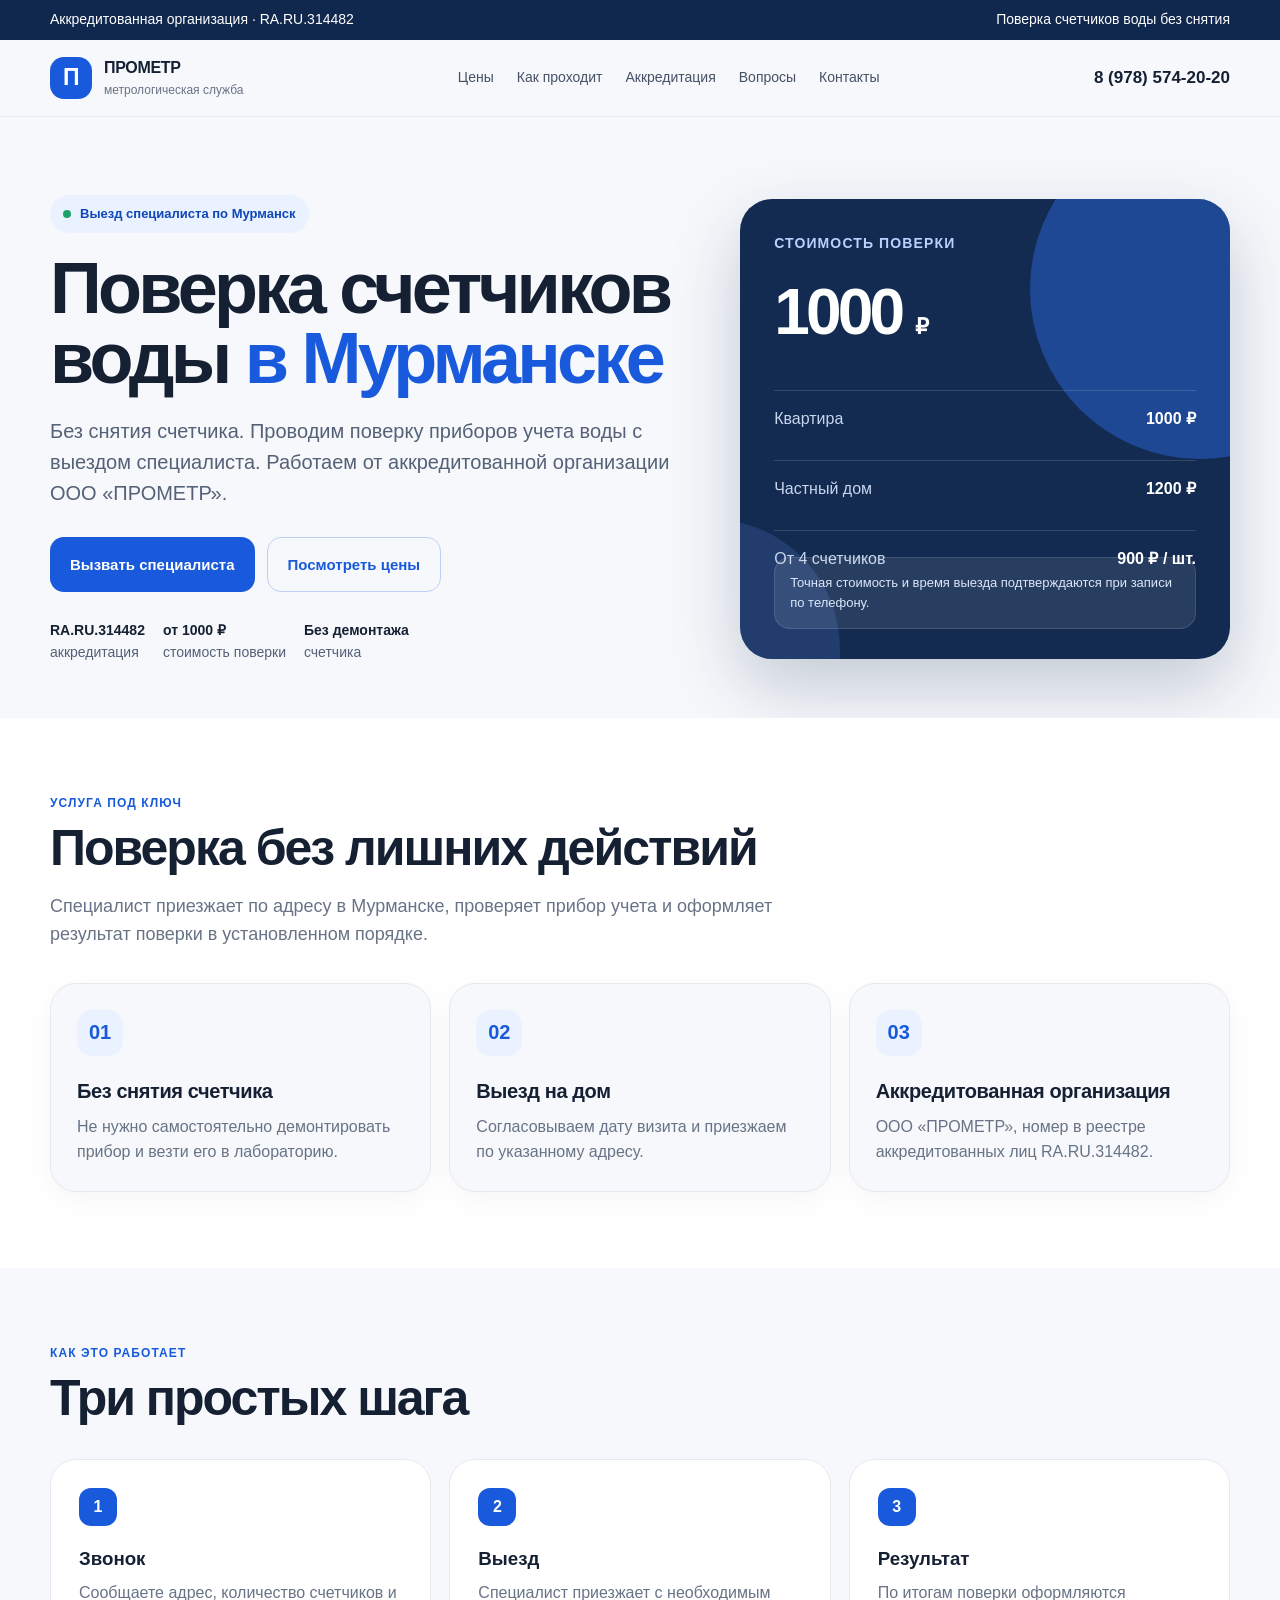
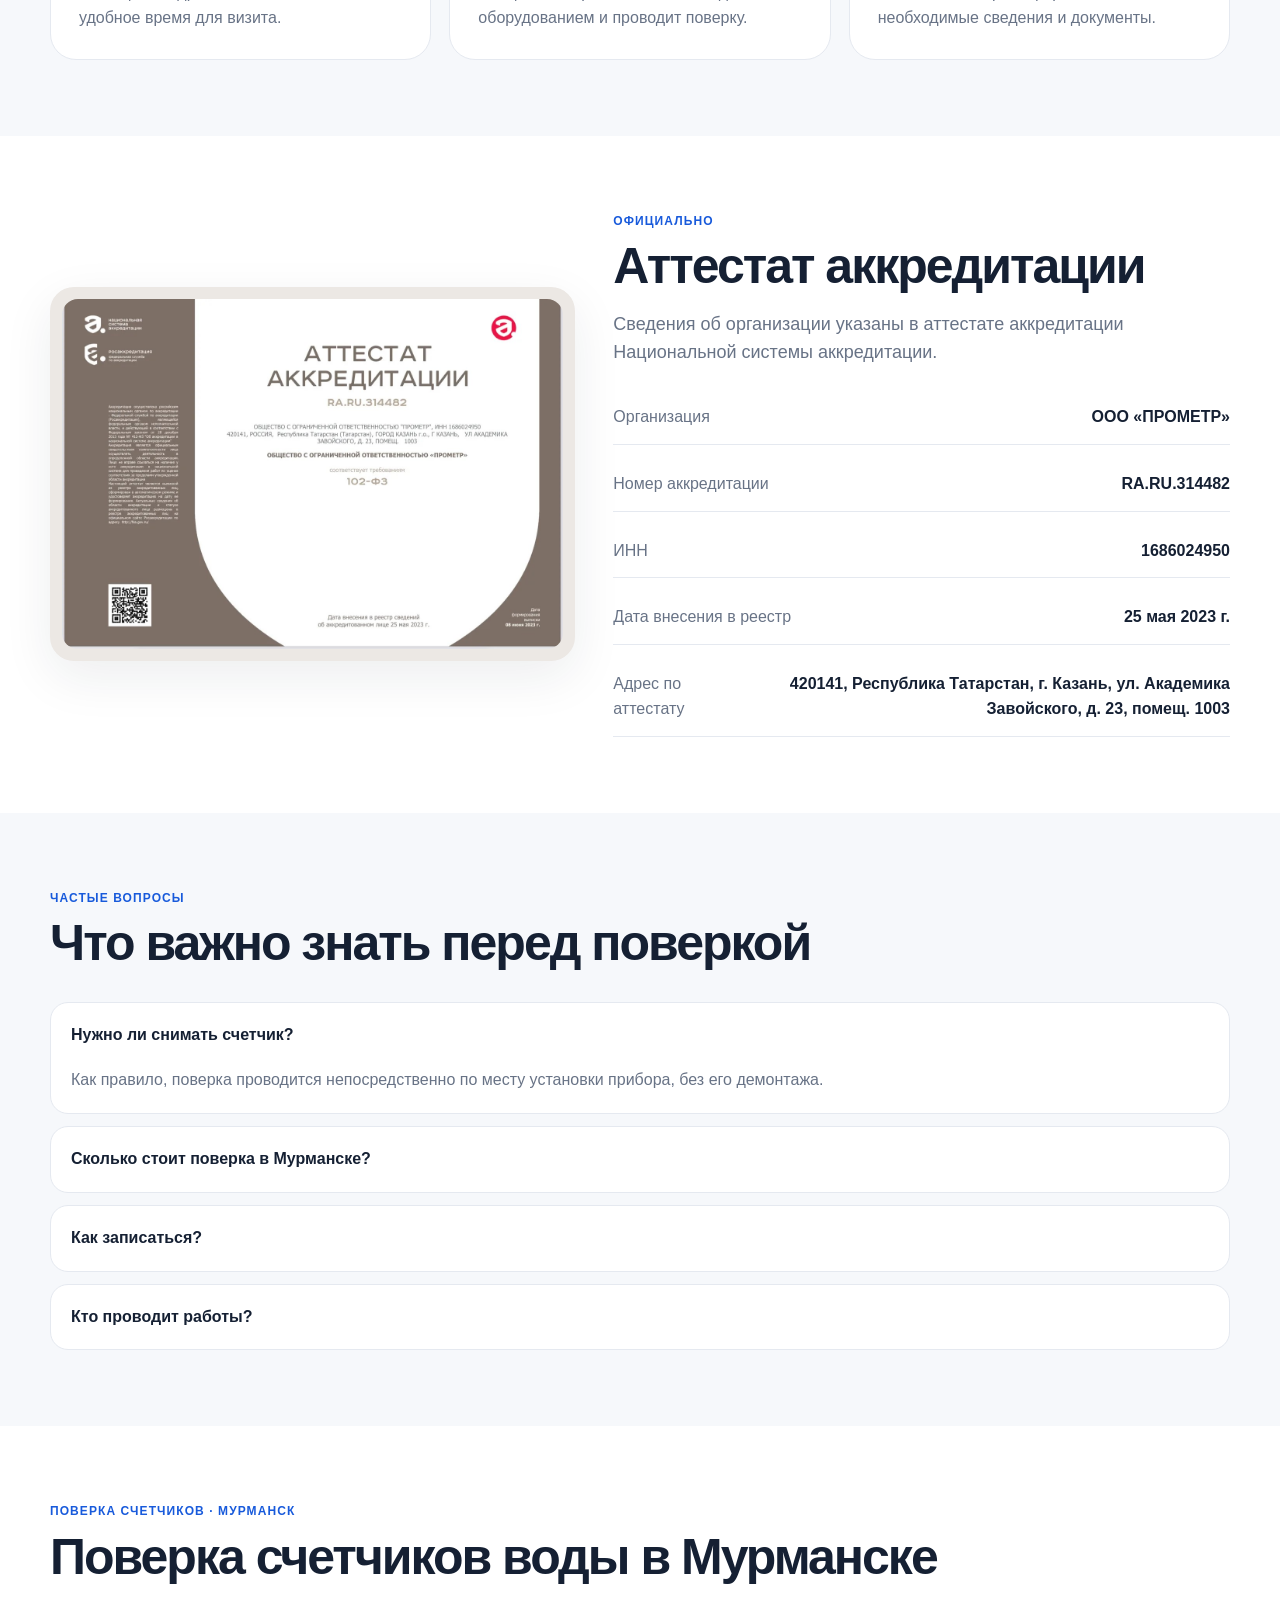
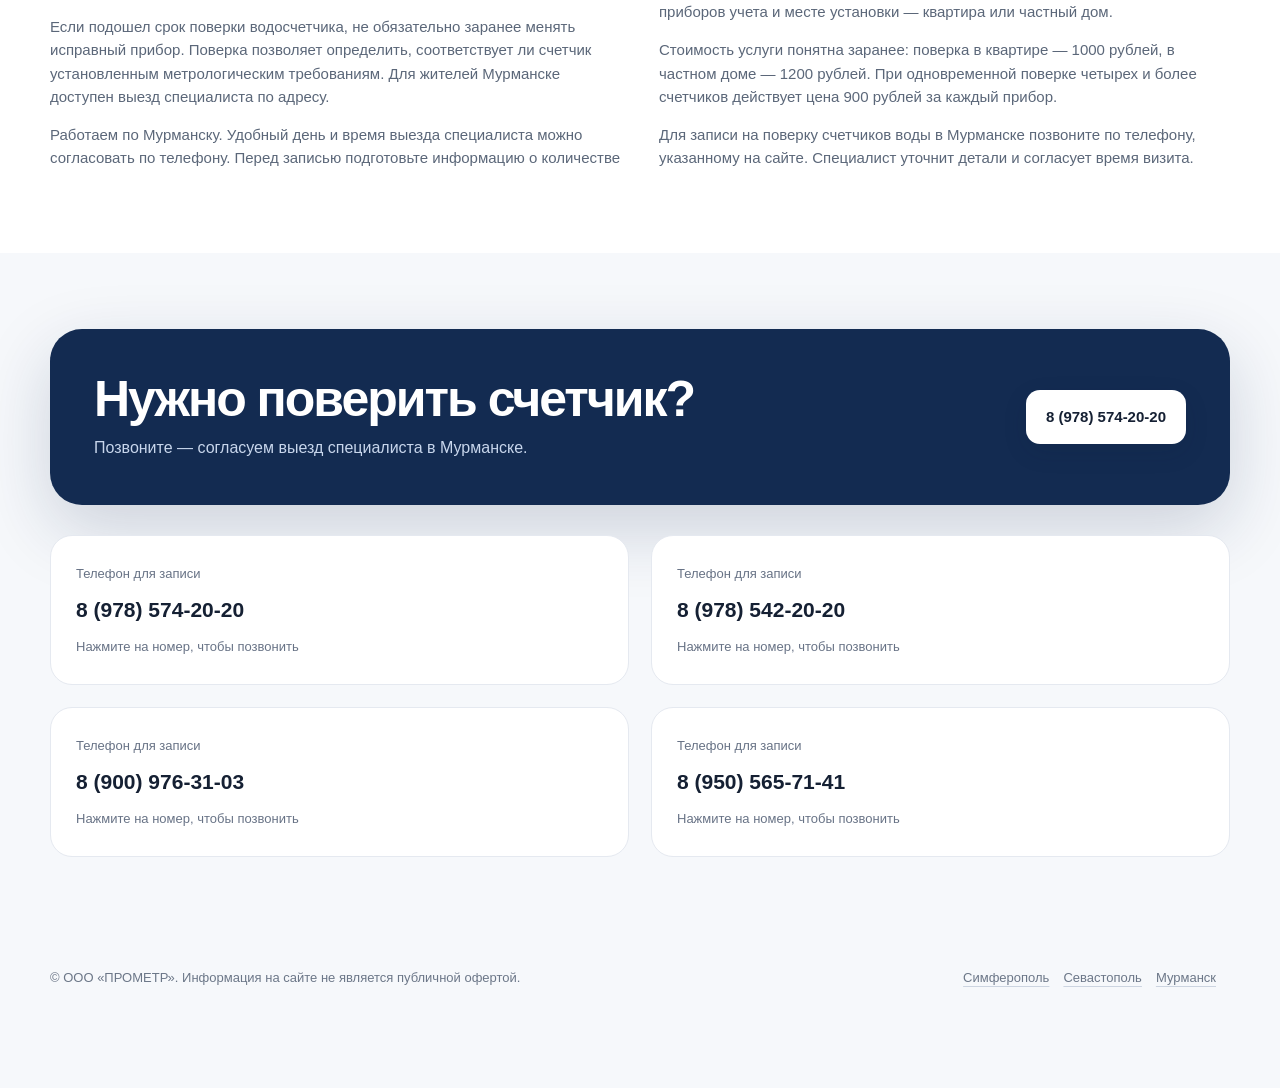
==== murmansk/index.html @ 664e69ab "Publish Prometr site" ====
<!doctype html><html lang="ru"><head><meta charset="utf-8"><meta name="viewport" content="width=device-width,initial-scale=1"><title>Поверка счетчиков воды в Мурманске без снятия — от 1000 ₽</title><meta name="description" content="Поверка счетчиков воды в Мурманске без снятия. Выезд специалиста на дом, квартира — 1000 ₽, частный дом — 1200 ₽, от 4 счетчиков — 900 ₽/шт. ООО «ПРОМЕТР», аккредитация RA.RU.314482."><meta name="robots" content="index,follow"><meta property="og:title" content="Поверка счетчиков воды в Мурманске без снятия — от 1000 ₽"><meta property="og:description" content="Поверка счетчиков воды в Мурманске без снятия. Выезд специалиста на дом, квартира — 1000 ₽, частный дом — 1200 ₽, от 4 счетчиков — 900 ₽/шт. ООО «ПРОМЕТР», аккредитация RA.RU.314482."><meta property="og:type" content="website"><link rel="stylesheet" href="/assets/style.css"><script type="application/ld+json">{"@context":"https://schema.org","@graph":[{"@type":"Organization","name":"ООО ПРОМЕТР","taxID":"1686024950","telephone":"+7 978 574-20-20"},{"@type":"Service","name":"Поверка счетчиков воды в Мурманск","provider":{"@type":"Organization","name":"ООО ПРОМЕТР"},"areaServed":{"@type":"City","name":"Мурманск"},"offers":[{"@type":"Offer","price":"1000","priceCurrency":"RUB","description":"Поверка счетчика в квартире"},{"@type":"Offer","price":"1200","priceCurrency":"RUB","description":"Поверка счетчика в частном доме"}]},{"@type":"FAQPage","mainEntity":[{"@type":"Question","name":"Нужно ли снимать счетчик для поверки?","acceptedAnswer":{"@type":"Answer","text":"Поверка проводится без демонтажа прибора учета, если его состояние и условия позволяют выполнить работы на месте."}},{"@type":"Question","name":"Сколько стоит поверка в Мурманск?","acceptedAnswer":{"@type":"Answer","text":"Стоимость: 1000 рублей в квартире, 1200 рублей в частном доме. При поверке от четырех счетчиков — 900 рублей за каждый."}}]}]}</script></head><body><div class="top"><div class="wrap"><span>Аккредитованная организация · RA.RU.314482</span><span>Поверка счетчиков воды без снятия</span></div></div>
<header class="header"><div class="wrap header-in"><a class="brand" href="/"><span class="logo">П</span><span>ПРОМЕТР<small>метрологическая служба</small></span></a><nav class="nav"><a href="#prices">Цены</a><a href="#how">Как проходит</a><a href="#accreditation">Аккредитация</a><a href="#faq">Вопросы</a><a href="#contacts">Контакты</a></nav><a class="phone" href="tel:+79785742020">8 (978) 574-20-20</a></div></header>
<main><section class="hero"><div class="wrap hero-grid"><div><div class="badge"><span class="dot"></span>Выезд специалиста по Мурманск</div><h1>Поверка счетчиков воды <span>в Мурманске</span></h1><p class="lead">Без снятия счетчика. Проводим поверку приборов учета воды с выездом специалиста. Работаем от аккредитованной организации ООО «ПРОМЕТР».</p><div class="actions"><a class="btn" href="tel:+79785742020">Вызвать специалиста</a><a class="btn ghost" href="#prices">Посмотреть цены</a></div><div class="trustline"><span><b>RA.RU.314482</b><br>аккредитация</span><span><b>от 1000 ₽</b><br>стоимость поверки</span><span><b>Без демонтажа</b><br>счетчика</span></div></div><aside class="hero-card" id="prices"><div class="price-kicker">Стоимость поверки</div><div class="bigprice">1000 <small>₽</small></div><div class="price-list"><div class="price-row"><span>Квартира</span><b>1000 ₽</b></div><div class="price-row"><span>Частный дом</span><b>1200 ₽</b></div><div class="price-row"><span>От 4 счетчиков</span><b>900 ₽ / шт.</b></div></div><div class="hero-note">Точная стоимость и время выезда подтверждаются при записи по телефону.</div></aside></div></section>
<section class="section white"><div class="wrap"><div class="eyebrow">Услуга под ключ</div><h2>Поверка без лишних действий</h2><p class="sub">Специалист приезжает по адресу в Мурманске, проверяет прибор учета и оформляет результат поверки в установленном порядке.</p><div class="cards"><article class="card"><div class="ico">01</div><h3>Без снятия счетчика</h3><p>Не нужно самостоятельно демонтировать прибор и везти его в лабораторию.</p></article><article class="card"><div class="ico">02</div><h3>Выезд на дом</h3><p>Согласовываем дату визита и приезжаем по указанному адресу.</p></article><article class="card"><div class="ico">03</div><h3>Аккредитованная организация</h3><p>ООО «ПРОМЕТР», номер в реестре аккредитованных лиц RA.RU.314482.</p></article></div></div></section>
<section class="section" id="how"><div class="wrap"><div class="eyebrow">Как это работает</div><h2>Три простых шага</h2><div class="steps"><div class="step"><h3>Звонок</h3><p>Сообщаете адрес, количество счетчиков и удобное время для визита.</p></div><div class="step"><h3>Выезд</h3><p>Специалист приезжает с необходимым оборудованием и проводит поверку.</p></div><div class="step"><h3>Результат</h3><p>По итогам поверки оформляются необходимые сведения и документы.</p></div></div></div></section>
<section class="section white" id="accreditation"><div class="wrap accr"><div class="doc"><img src="/assets/accreditation.jpg" alt="Аттестат аккредитации ООО ПРОМЕТР RA.RU.314482" loading="lazy"></div><div><div class="eyebrow">Официально</div><h2>Аттестат аккредитации</h2><p class="sub">Сведения об организации указаны в аттестате аккредитации Национальной системы аккредитации.</p><div class="legal"><div><span>Организация</span><b>ООО «ПРОМЕТР»</b></div><div><span>Номер аккредитации</span><b>RA.RU.314482</b></div><div><span>ИНН</span><b>1686024950</b></div><div><span>Дата внесения в реестр</span><b>25 мая 2023 г.</b></div><div><span>Адрес по аттестату</span><b>420141, Республика Татарстан, г. Казань, ул. Академика Завойского, д. 23, помещ. 1003</b></div></div></div></div></section>
<section class="section" id="faq"><div class="wrap"><div class="eyebrow">Частые вопросы</div><h2>Что важно знать перед поверкой</h2><div class="faq"><details open><summary>Нужно ли снимать счетчик?</summary><p>Как правило, поверка проводится непосредственно по месту установки прибора, без его демонтажа.</p></details><details><summary>Сколько стоит поверка в Мурманске?</summary><p>Квартира — 1000 ₽, частный дом — 1200 ₽. Если одновременно поверяются 4 счетчика и более — 900 ₽ за каждый.</p></details><details><summary>Как записаться?</summary><p>Позвоните по любому из телефонов, укажите адрес и количество приборов. Оператор согласует возможное время выезда.</p></details><details><summary>Кто проводит работы?</summary><p>На сайте размещены сведения ООО «ПРОМЕТР», аккредитация RA.RU.314482.</p></details></div></div></section>
<section class="section white"><div class="wrap"><div class="eyebrow">Поверка счетчиков · Мурманск</div><h2>Поверка счетчиков воды в Мурманске</h2><div class="seo"><p>Если подошел срок поверки водосчетчика, не обязательно заранее менять исправный прибор. Поверка позволяет определить, соответствует ли счетчик установленным метрологическим требованиям. Для жителей Мурманске доступен выезд специалиста по адресу.</p><p>Работаем по Мурманску. Удобный день и время выезда специалиста можно согласовать по телефону. Перед записью подготовьте информацию о количестве приборов учета и месте установки — квартира или частный дом.</p><p>Стоимость услуги понятна заранее: поверка в квартире — 1000 рублей, в частном доме — 1200 рублей. При одновременной поверке четырех и более счетчиков действует цена 900 рублей за каждый прибор.</p><p>Для записи на поверку счетчиков воды в Мурманске позвоните по телефону, указанному на сайте. Специалист уточнит детали и согласует время визита.</p></div></div></section>
<section class="section" id="contacts"><div class="wrap"><div class="cta"><div><h2>Нужно поверить счетчик?</h2><p>Позвоните — согласуем выезд специалиста в Мурманске.</p></div><a class="btn white" href="tel:+79785742020">8 (978) 574-20-20</a></div><div class="contacts"><div class="contact-card"><span>Телефон для записи</span><a href="tel:+79785742020">8 (978) 574-20-20</a><span>Нажмите на номер, чтобы позвонить</span></div><div class="contact-card"><span>Телефон для записи</span><a href="tel:+79785422020">8 (978) 542-20-20</a><span>Нажмите на номер, чтобы позвонить</span></div><div class="contact-card"><span>Телефон для записи</span><a href="tel:+79009763103">8 (900) 976-31-03</a><span>Нажмите на номер, чтобы позвонить</span></div><div class="contact-card"><span>Телефон для записи</span><a href="tel:+79505657141">8 (950) 565-71-41</a><span>Нажмите на номер, чтобы позвонить</span></div></div></div></section></main><footer class="footer"><div class="wrap footer-grid"><div>© ООО «ПРОМЕТР». Информация на сайте не является публичной офертой.</div><div class="cities"><a href="/simferopol/">Симферополь</a><a href="/sevastopol/">Севастополь</a><a href="/murmansk/">Мурманск</a></div></div></footer><div class="mobile-call"><a class="btn" href="tel:+79785742020">Позвонить · 8 (978) 574-20-20</a></div><script src="/assets/main.js"></script></body></html>
---- assets/style.css ----
@font-face{font-family:system-ui;src:local("Arial")}
:root{--bg:#f6f8fb;--card:#fff;--text:#152033;--muted:#687386;--line:#e5e9f0;--blue:#185adb;--blue2:#0f47b8;--soft:#eaf1ff;--green:#137a53;--shadow:0 16px 50px rgba(21,32,51,.08);--radius:26px;--max:1180px}
*{box-sizing:border-box}html{scroll-behavior:smooth}body{margin:0;background:var(--bg);color:var(--text);font-family:Arial,"Helvetica Neue",sans-serif;line-height:1.55;-webkit-font-smoothing:antialiased}a{color:inherit;text-decoration:none}.wrap{width:min(calc(100% - 36px),var(--max));margin:auto}.top{background:#10274e;color:#fff;font-size:14px}.top .wrap{display:flex;justify-content:space-between;gap:20px;padding:9px 0}.header{position:sticky;top:0;z-index:30;background:rgba(246,248,251,.93);backdrop-filter:blur(16px);border-bottom:1px solid rgba(229,233,240,.8)}.header-in{display:flex;align-items:center;justify-content:space-between;gap:24px;min-height:76px}.brand{display:flex;align-items:center;gap:12px;font-weight:800;letter-spacing:-.02em}.logo{width:42px;height:42px;border-radius:14px;background:var(--blue);display:grid;place-items:center;color:#fff;font-size:23px;font-weight:900}.brand small{display:block;color:var(--muted);font-weight:500;font-size:12px;letter-spacing:0}.nav{display:flex;align-items:center;gap:23px;font-size:14px;color:#465166}.nav a:hover{color:var(--blue)}.phone{font-weight:800;font-size:17px;white-space:nowrap}.btn{display:inline-flex;align-items:center;justify-content:center;gap:9px;border:0;border-radius:14px;padding:15px 20px;background:var(--blue);color:#fff;font-weight:800;font-size:15px;cursor:pointer;transition:.2s}.btn:hover{background:var(--blue2);transform:translateY(-1px)}.btn.white{background:#fff;color:var(--text);box-shadow:0 8px 24px rgba(17,33,61,.12)}.btn.ghost{background:transparent;color:var(--blue);border:1px solid #bfd0f8}.hero{padding:78px 0 54px;overflow:hidden}.hero-grid{display:grid;grid-template-columns:1.13fr .87fr;gap:54px;align-items:center}.badge{display:inline-flex;gap:9px;align-items:center;background:var(--soft);color:var(--blue2);font-weight:800;padding:9px 13px;border-radius:999px;font-size:13px}.dot{width:8px;height:8px;border-radius:50%;background:#1ca26b}.hero h1{font-size:clamp(42px,6vw,72px);line-height:.98;letter-spacing:-.052em;margin:20px 0 22px;max-width:820px}.hero h1 span{color:var(--blue)}.lead{font-size:20px;color:#556177;max-width:700px;margin:0 0 28px}.actions{display:flex;gap:12px;flex-wrap:wrap}.trustline{display:flex;gap:18px;flex-wrap:wrap;margin-top:28px;color:#536077;font-size:14px}.trustline b{color:var(--text)}.hero-card{position:relative;background:#132b51;border-radius:32px;padding:34px;color:#fff;min-height:460px;box-shadow:0 28px 70px rgba(16,39,78,.22);overflow:hidden}.hero-card:before{content:"";position:absolute;width:340px;height:340px;border-radius:50%;background:#2e6ae5;right:-140px;top:-80px;opacity:.45}.hero-card:after{content:"";position:absolute;width:260px;height:260px;border-radius:50%;background:#6e9cff;left:-160px;bottom:-120px;opacity:.16}.price-kicker{position:relative;z-index:1;color:#bcd0ff;font-size:14px;font-weight:800;text-transform:uppercase;letter-spacing:.08em}.bigprice{position:relative;z-index:1;font-size:64px;font-weight:900;letter-spacing:-.06em;margin:8px 0 0}.bigprice small{font-size:22px;letter-spacing:0}.price-list{position:relative;z-index:1;margin-top:28px;display:grid;gap:12px}.price-row{display:flex;justify-content:space-between;gap:15px;padding:16px 0;border-top:1px solid rgba(255,255,255,.14)}.price-row span{color:#c7d5ed}.price-row b{white-space:nowrap}.hero-note{position:absolute;z-index:1;left:34px;right:34px;bottom:30px;background:rgba(255,255,255,.09);border:1px solid rgba(255,255,255,.12);padding:15px;border-radius:16px;font-size:13px;color:#dce7fb}.section{padding:76px 0}.section.white{background:#fff}.eyebrow{color:var(--blue);font-weight:900;text-transform:uppercase;letter-spacing:.09em;font-size:12px}.section h2{font-size:clamp(32px,4vw,50px);line-height:1.06;letter-spacing:-.04em;margin:10px 0 16px}.sub{color:var(--muted);font-size:18px;max-width:760px}.cards{display:grid;grid-template-columns:repeat(3,1fr);gap:18px;margin-top:34px}.card{background:var(--card);border:1px solid var(--line);border-radius:var(--radius);padding:26px;box-shadow:0 8px 30px rgba(20,32,51,.04)}.white .card{background:var(--bg)}.ico{width:46px;height:46px;border-radius:15px;background:var(--soft);display:grid;place-items:center;color:var(--blue);font-size:20px;font-weight:900}.card h3{margin:20px 0 8px;font-size:20px;letter-spacing:-.02em}.card p{margin:0;color:var(--muted)}.steps{counter-reset:s;display:grid;grid-template-columns:repeat(3,1fr);gap:18px;margin-top:34px}.step{background:#fff;border-radius:var(--radius);padding:28px;border:1px solid var(--line)}.step:before{counter-increment:s;content:counter(s);display:grid;place-items:center;width:38px;height:38px;border-radius:12px;background:var(--blue);color:#fff;font-weight:900}.step h3{margin:18px 0 8px}.step p{margin:0;color:var(--muted)}.accr{display:grid;grid-template-columns:.92fr 1.08fr;gap:38px;align-items:center}.doc{background:#ece8e4;border-radius:24px;padding:12px;box-shadow:var(--shadow)}.doc img{display:block;width:100%;border-radius:16px}.legal{display:grid;gap:13px;margin-top:24px}.legal div{padding:14px 0;border-bottom:1px solid var(--line);display:flex;justify-content:space-between;gap:20px}.legal span{color:var(--muted)}.legal b{text-align:right}.faq{display:grid;gap:12px;margin-top:32px}.faq details{background:#fff;border:1px solid var(--line);border-radius:18px;padding:0 20px}.faq summary{cursor:pointer;font-weight:800;padding:20px 0;list-style:none}.faq summary::-webkit-details-marker{display:none}.faq p{color:var(--muted);margin:0 0 20px}.seo{columns:2;column-gap:38px;color:#5b6779;font-size:15px}.cta{background:#132b51;color:#fff;border-radius:32px;padding:44px;display:grid;grid-template-columns:1fr auto;align-items:center;gap:30px;box-shadow:0 24px 70px rgba(16,39,78,.18)}.cta h2{margin:0 0 10px}.cta p{margin:0;color:#c8d6ec}.contacts{display:grid;grid-template-columns:1fr 1fr;gap:22px;margin-top:30px}.contact-card{background:#fff;border:1px solid var(--line);border-radius:22px;padding:25px}.contact-card a{display:block;font-size:21px;font-weight:900;margin:8px 0}.contact-card span{color:var(--muted);font-size:13px}.footer{padding:35px 0 100px;color:#6c7788;font-size:13px}.footer-grid{display:flex;justify-content:space-between;gap:25px;flex-wrap:wrap}.cities a{margin-right:14px;text-decoration:underline;text-decoration-color:#ccd4e0;text-underline-offset:4px}.mobile-call{display:none;position:fixed;z-index:50;left:14px;right:14px;bottom:14px}.mobile-call .btn{width:100%;box-shadow:0 18px 50px rgba(24,90,219,.35)}
@media(max-width:900px){.nav{display:none}.hero{padding-top:44px}.hero-grid,.accr{grid-template-columns:1fr}.hero-card{min-height:400px}.cards,.steps{grid-template-columns:1fr}.cta{grid-template-columns:1fr}.seo{columns:1}.contacts{grid-template-columns:1fr}.top .wrap{justify-content:center}.top .wrap span:last-child{display:none}.mobile-call{display:block}.footer{padding-bottom:120px}}
@media(max-width:560px){.wrap{width:min(calc(100% - 24px),var(--max))}.header-in{min-height:68px}.phone{font-size:14px}.brand small{display:none}.hero h1{font-size:43px}.lead{font-size:17px}.hero-card{padding:26px;min-height:390px}.bigprice{font-size:54px}.hero-note{left:26px;right:26px}.section{padding:58px 0}.cta{padding:30px}.legal div{display:block}.legal b{display:block;text-align:left;margin-top:5px}.top{font-size:12px}}
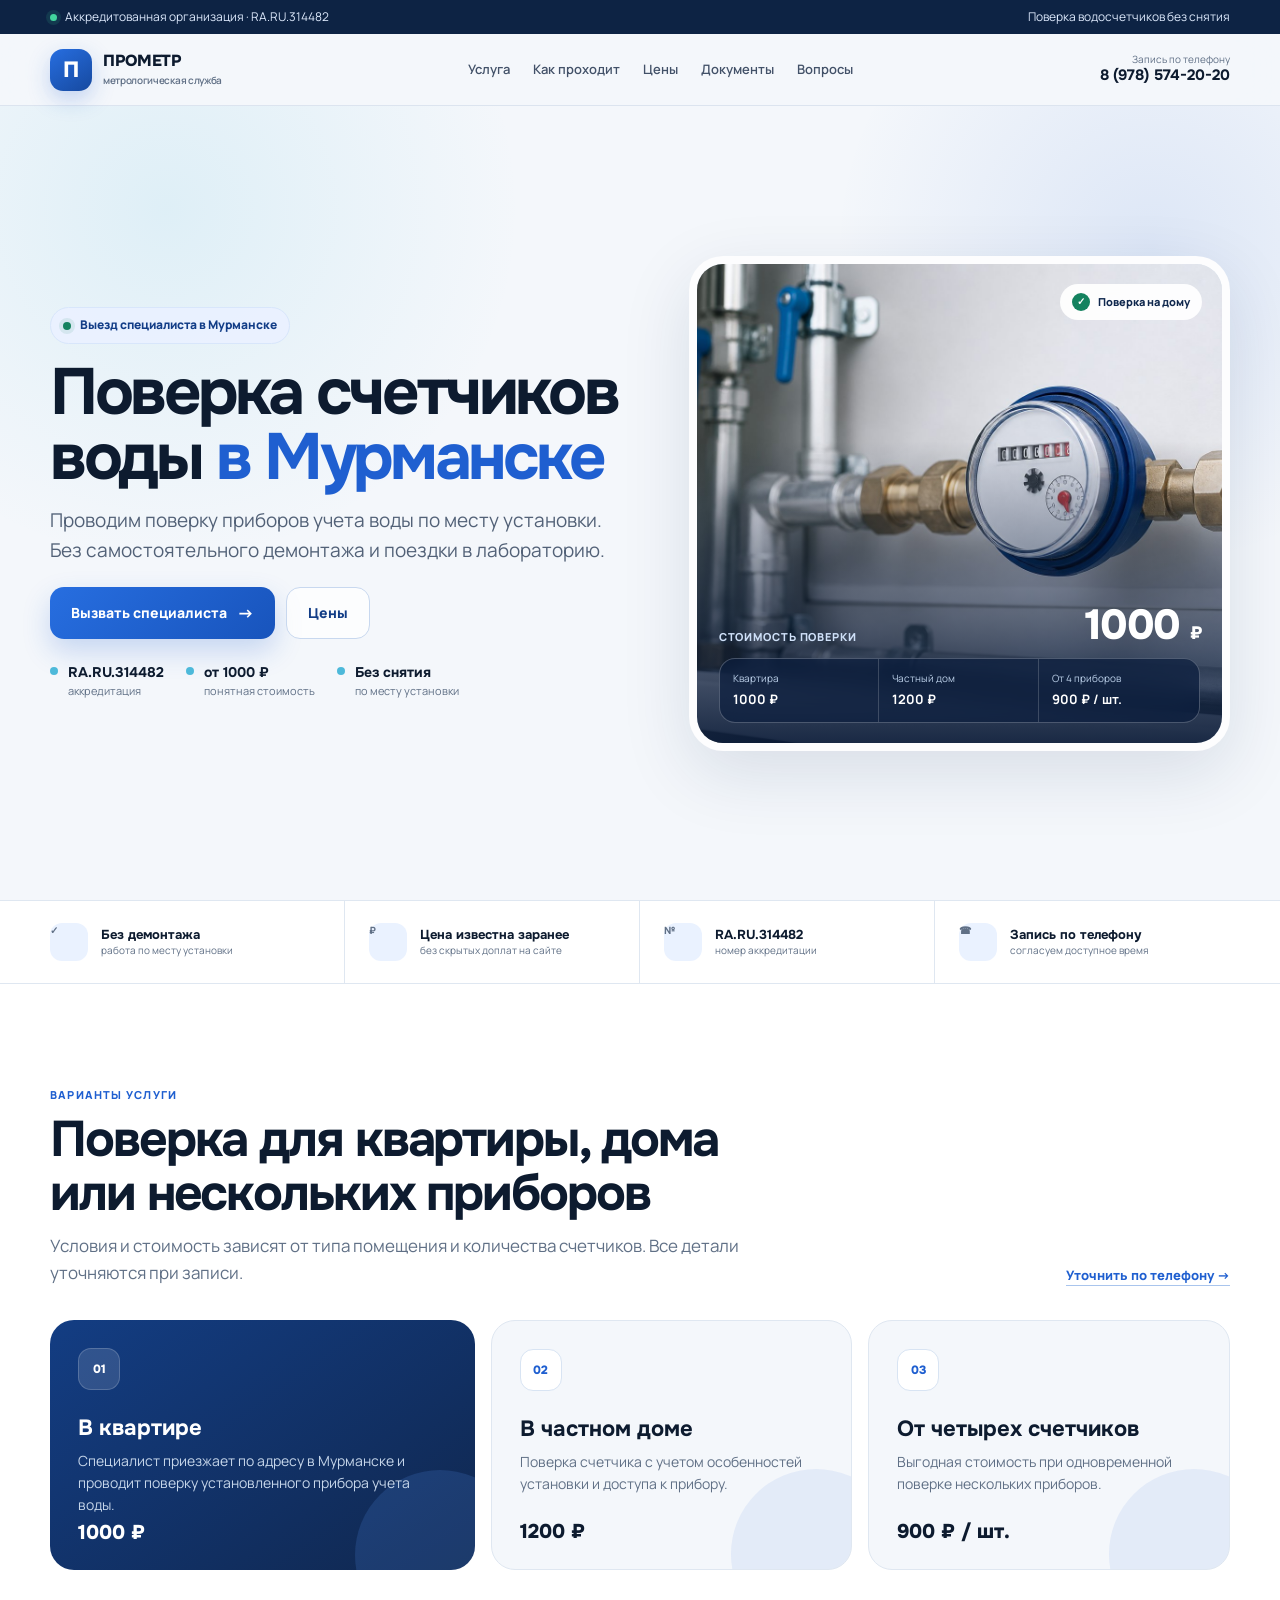
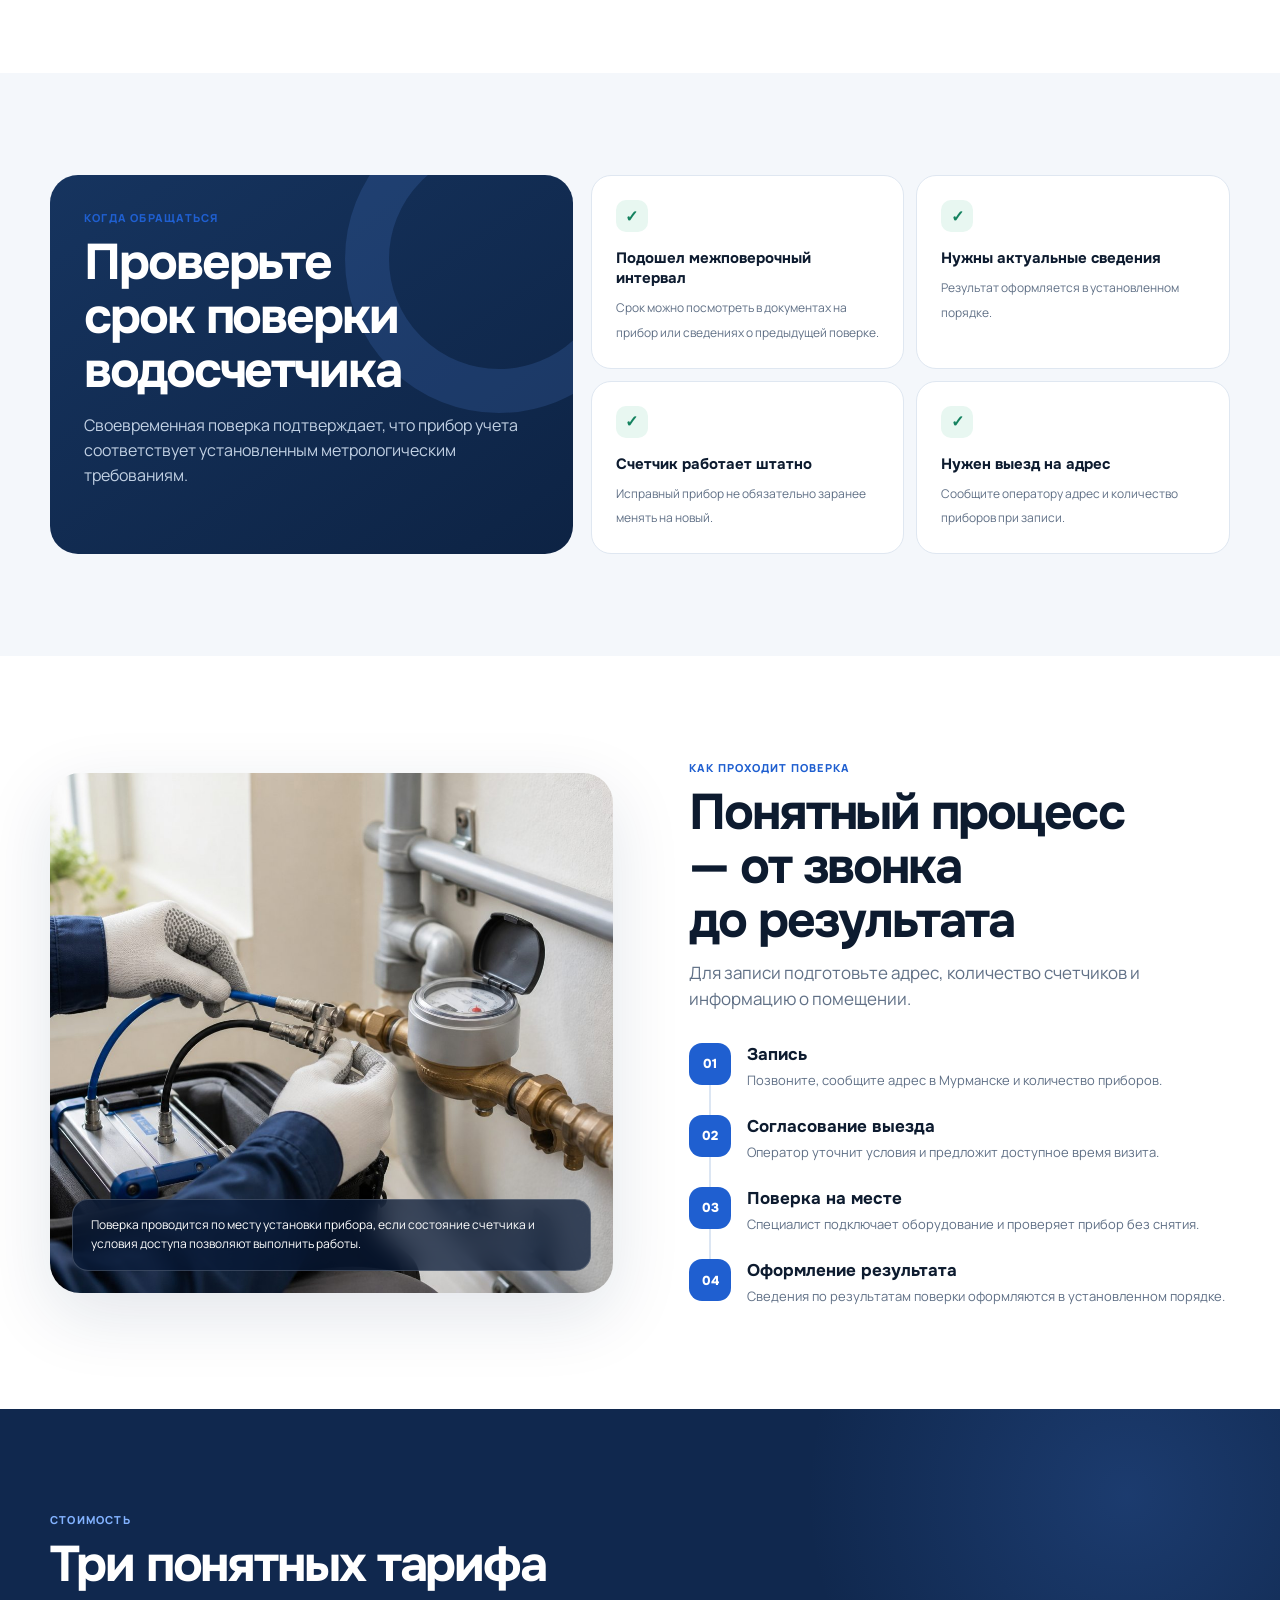
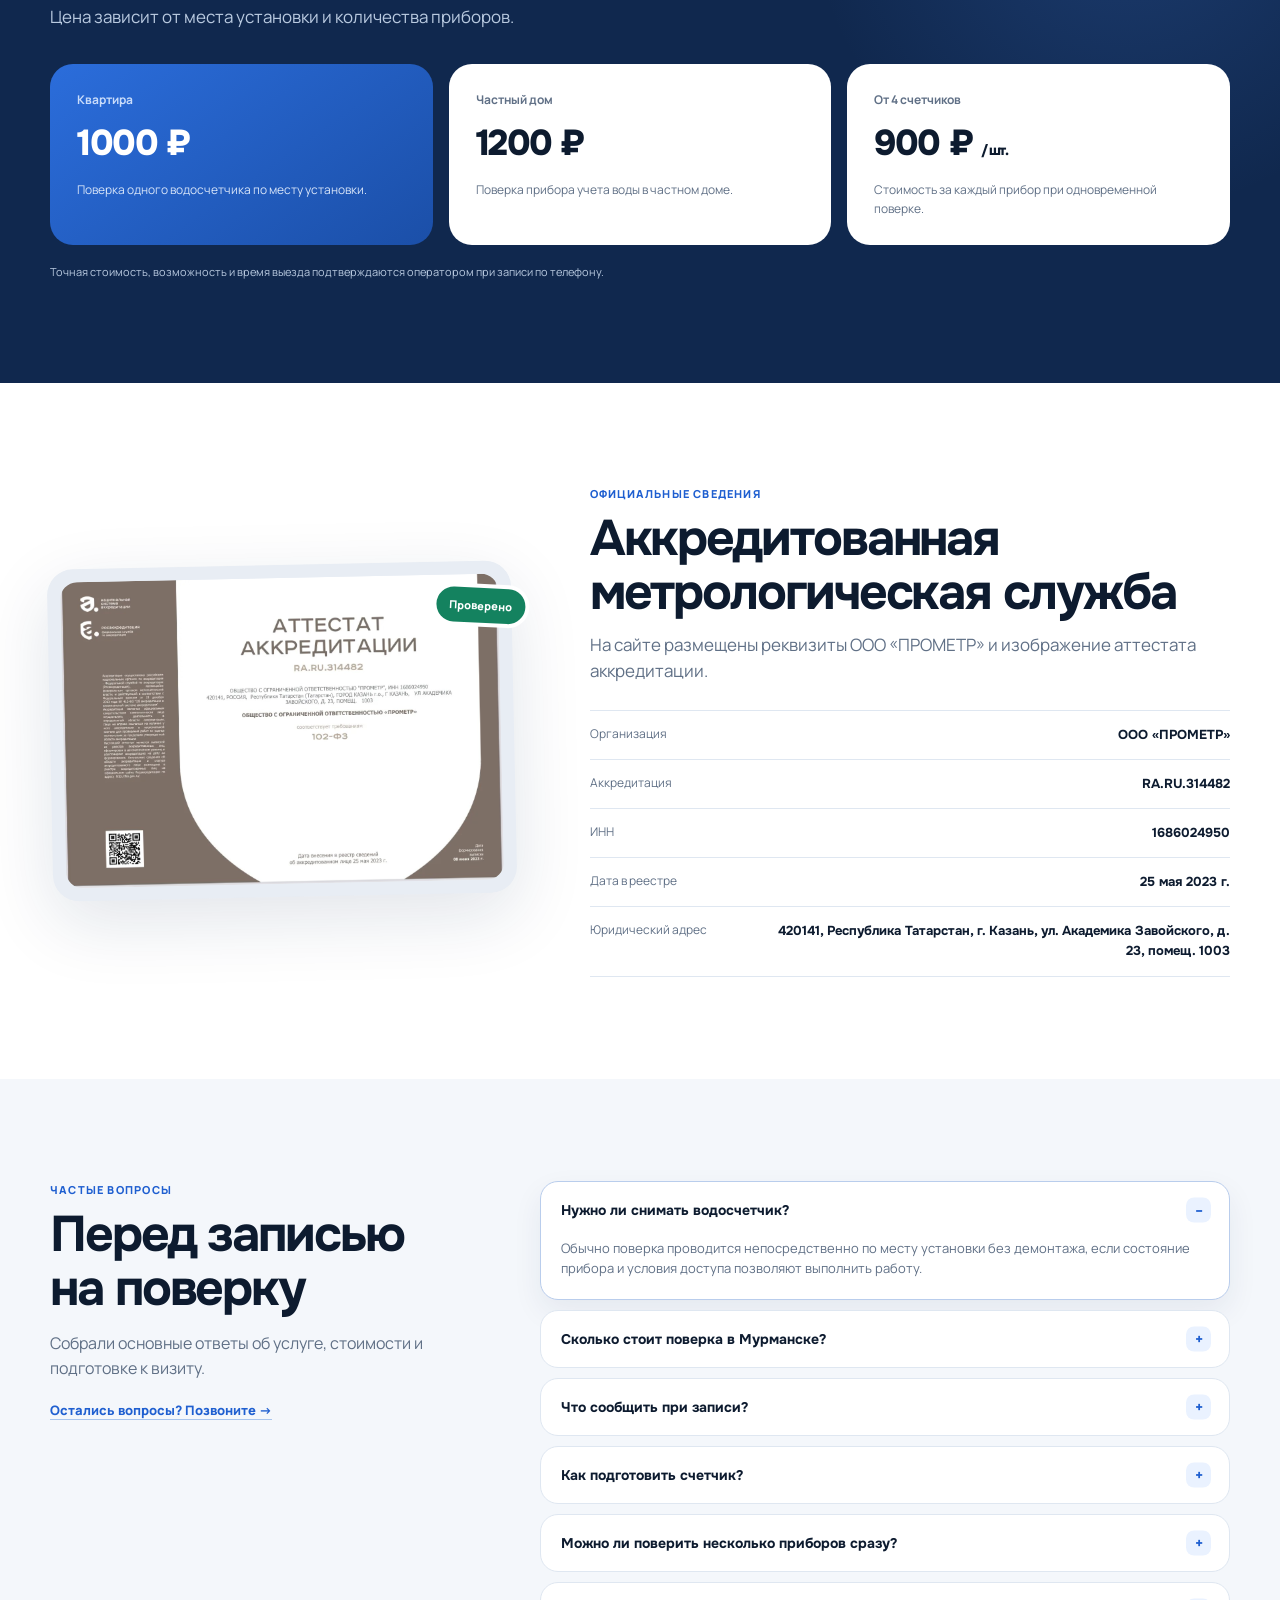
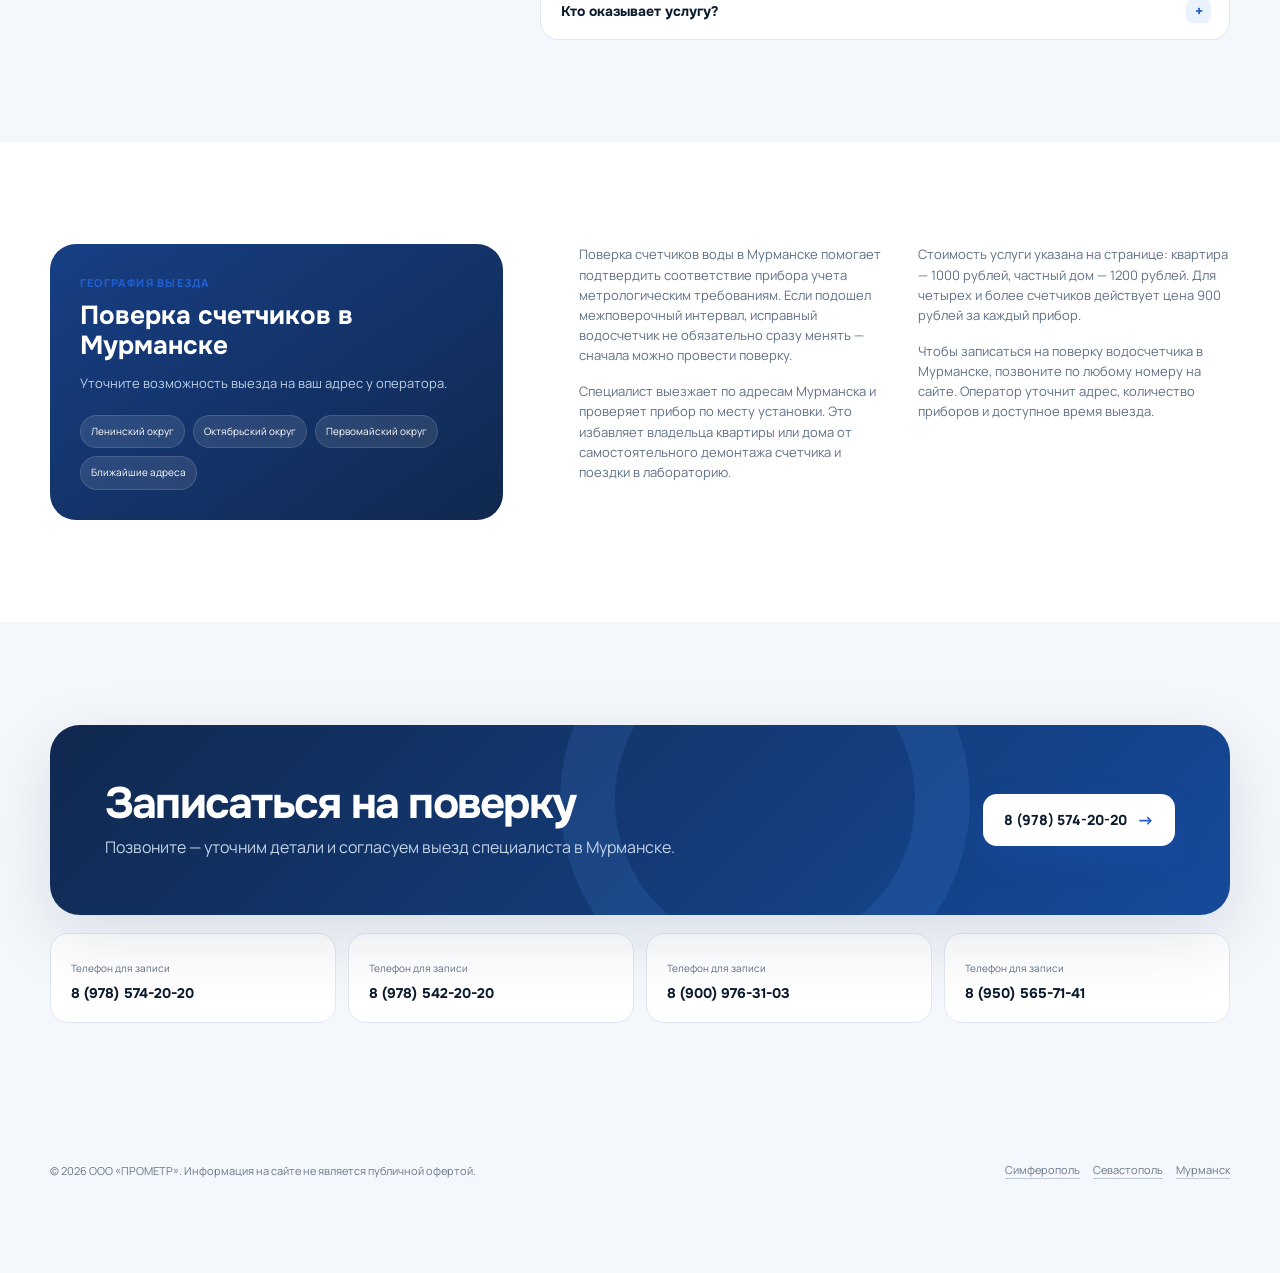
==== commit 7e0cbe14: "Redesign SEO pages and mobile experience" ====
--- a/murmansk/index.html
+++ b/murmansk/index.html
@@ -1,9 +1,101 @@
-<!doctype html><html lang="ru"><head><meta charset="utf-8"><meta name="viewport" content="width=device-width,initial-scale=1"><title>Поверка счетчиков воды в Мурманске без снятия — от 1000 ₽</title><meta name="description" content="Поверка счетчиков воды в Мурманске без снятия. Выезд специалиста на дом, квартира — 1000 ₽, частный дом — 1200 ₽, от 4 счетчиков — 900 ₽/шт. ООО «ПРОМЕТР», аккредитация RA.RU.314482."><meta name="robots" content="index,follow"><meta property="og:title" content="Поверка счетчиков воды в Мурманске без снятия — от 1000 ₽"><meta property="og:description" content="Поверка счетчиков воды в Мурманске без снятия. Выезд специалиста на дом, квартира — 1000 ₽, частный дом — 1200 ₽, от 4 счетчиков — 900 ₽/шт. ООО «ПРОМЕТР», аккредитация RA.RU.314482."><meta property="og:type" content="website"><link rel="stylesheet" href="/assets/style.css"><script type="application/ld+json">{"@context":"https://schema.org","@graph":[{"@type":"Organization","name":"ООО ПРОМЕТР","taxID":"1686024950","telephone":"+7 978 574-20-20"},{"@type":"Service","name":"Поверка счетчиков воды в Мурманск","provider":{"@type":"Organization","name":"ООО ПРОМЕТР"},"areaServed":{"@type":"City","name":"Мурманск"},"offers":[{"@type":"Offer","price":"1000","priceCurrency":"RUB","description":"Поверка счетчика в квартире"},{"@type":"Offer","price":"1200","priceCurrency":"RUB","description":"Поверка счетчика в частном доме"}]},{"@type":"FAQPage","mainEntity":[{"@type":"Question","name":"Нужно ли снимать счетчик для поверки?","acceptedAnswer":{"@type":"Answer","text":"Поверка проводится без демонтажа прибора учета, если его состояние и условия позволяют выполнить работы на месте."}},{"@type":"Question","name":"Сколько стоит поверка в Мурманск?","acceptedAnswer":{"@type":"Answer","text":"Стоимость: 1000 рублей в квартире, 1200 рублей в частном доме. При поверке от четырех счетчиков — 900 рублей за каждый."}}]}]}</script></head><body><div class="top"><div class="wrap"><span>Аккредитованная организация · RA.RU.314482</span><span>Поверка счетчиков воды без снятия</span></div></div>
-<header class="header"><div class="wrap header-in"><a class="brand" href="/"><span class="logo">П</span><span>ПРОМЕТР<small>метрологическая служба</small></span></a><nav class="nav"><a href="#prices">Цены</a><a href="#how">Как проходит</a><a href="#accreditation">Аккредитация</a><a href="#faq">Вопросы</a><a href="#contacts">Контакты</a></nav><a class="phone" href="tel:+79785742020">8 (978) 574-20-20</a></div></header>
-<main><section class="hero"><div class="wrap hero-grid"><div><div class="badge"><span class="dot"></span>Выезд специалиста по Мурманск</div><h1>Поверка счетчиков воды <span>в Мурманске</span></h1><p class="lead">Без снятия счетчика. Проводим поверку приборов учета воды с выездом специалиста. Работаем от аккредитованной организации ООО «ПРОМЕТР».</p><div class="actions"><a class="btn" href="tel:+79785742020">Вызвать специалиста</a><a class="btn ghost" href="#prices">Посмотреть цены</a></div><div class="trustline"><span><b>RA.RU.314482</b><br>аккредитация</span><span><b>от 1000 ₽</b><br>стоимость поверки</span><span><b>Без демонтажа</b><br>счетчика</span></div></div><aside class="hero-card" id="prices"><div class="price-kicker">Стоимость поверки</div><div class="bigprice">1000 <small>₽</small></div><div class="price-list"><div class="price-row"><span>Квартира</span><b>1000 ₽</b></div><div class="price-row"><span>Частный дом</span><b>1200 ₽</b></div><div class="price-row"><span>От 4 счетчиков</span><b>900 ₽ / шт.</b></div></div><div class="hero-note">Точная стоимость и время выезда подтверждаются при записи по телефону.</div></aside></div></section>
-<section class="section white"><div class="wrap"><div class="eyebrow">Услуга под ключ</div><h2>Поверка без лишних действий</h2><p class="sub">Специалист приезжает по адресу в Мурманске, проверяет прибор учета и оформляет результат поверки в установленном порядке.</p><div class="cards"><article class="card"><div class="ico">01</div><h3>Без снятия счетчика</h3><p>Не нужно самостоятельно демонтировать прибор и везти его в лабораторию.</p></article><article class="card"><div class="ico">02</div><h3>Выезд на дом</h3><p>Согласовываем дату визита и приезжаем по указанному адресу.</p></article><article class="card"><div class="ico">03</div><h3>Аккредитованная организация</h3><p>ООО «ПРОМЕТР», номер в реестре аккредитованных лиц RA.RU.314482.</p></article></div></div></section>
-<section class="section" id="how"><div class="wrap"><div class="eyebrow">Как это работает</div><h2>Три простых шага</h2><div class="steps"><div class="step"><h3>Звонок</h3><p>Сообщаете адрес, количество счетчиков и удобное время для визита.</p></div><div class="step"><h3>Выезд</h3><p>Специалист приезжает с необходимым оборудованием и проводит поверку.</p></div><div class="step"><h3>Результат</h3><p>По итогам поверки оформляются необходимые сведения и документы.</p></div></div></div></section>
-<section class="section white" id="accreditation"><div class="wrap accr"><div class="doc"><img src="/assets/accreditation.jpg" alt="Аттестат аккредитации ООО ПРОМЕТР RA.RU.314482" loading="lazy"></div><div><div class="eyebrow">Официально</div><h2>Аттестат аккредитации</h2><p class="sub">Сведения об организации указаны в аттестате аккредитации Национальной системы аккредитации.</p><div class="legal"><div><span>Организация</span><b>ООО «ПРОМЕТР»</b></div><div><span>Номер аккредитации</span><b>RA.RU.314482</b></div><div><span>ИНН</span><b>1686024950</b></div><div><span>Дата внесения в реестр</span><b>25 мая 2023 г.</b></div><div><span>Адрес по аттестату</span><b>420141, Республика Татарстан, г. Казань, ул. Академика Завойского, д. 23, помещ. 1003</b></div></div></div></div></section>
-<section class="section" id="faq"><div class="wrap"><div class="eyebrow">Частые вопросы</div><h2>Что важно знать перед поверкой</h2><div class="faq"><details open><summary>Нужно ли снимать счетчик?</summary><p>Как правило, поверка проводится непосредственно по месту установки прибора, без его демонтажа.</p></details><details><summary>Сколько стоит поверка в Мурманске?</summary><p>Квартира — 1000 ₽, частный дом — 1200 ₽. Если одновременно поверяются 4 счетчика и более — 900 ₽ за каждый.</p></details><details><summary>Как записаться?</summary><p>Позвоните по любому из телефонов, укажите адрес и количество приборов. Оператор согласует возможное время выезда.</p></details><details><summary>Кто проводит работы?</summary><p>На сайте размещены сведения ООО «ПРОМЕТР», аккредитация RA.RU.314482.</p></details></div></div></section>
-<section class="section white"><div class="wrap"><div class="eyebrow">Поверка счетчиков · Мурманск</div><h2>Поверка счетчиков воды в Мурманске</h2><div class="seo"><p>Если подошел срок поверки водосчетчика, не обязательно заранее менять исправный прибор. Поверка позволяет определить, соответствует ли счетчик установленным метрологическим требованиям. Для жителей Мурманске доступен выезд специалиста по адресу.</p><p>Работаем по Мурманску. Удобный день и время выезда специалиста можно согласовать по телефону. Перед записью подготовьте информацию о количестве приборов учета и месте установки — квартира или частный дом.</p><p>Стоимость услуги понятна заранее: поверка в квартире — 1000 рублей, в частном доме — 1200 рублей. При одновременной поверке четырех и более счетчиков действует цена 900 рублей за каждый прибор.</p><p>Для записи на поверку счетчиков воды в Мурманске позвоните по телефону, указанному на сайте. Специалист уточнит детали и согласует время визита.</p></div></div></section>
-<section class="section" id="contacts"><div class="wrap"><div class="cta"><div><h2>Нужно поверить счетчик?</h2><p>Позвоните — согласуем выезд специалиста в Мурманске.</p></div><a class="btn white" href="tel:+79785742020">8 (978) 574-20-20</a></div><div class="contacts"><div class="contact-card"><span>Телефон для записи</span><a href="tel:+79785742020">8 (978) 574-20-20</a><span>Нажмите на номер, чтобы позвонить</span></div><div class="contact-card"><span>Телефон для записи</span><a href="tel:+79785422020">8 (978) 542-20-20</a><span>Нажмите на номер, чтобы позвонить</span></div><div class="contact-card"><span>Телефон для записи</span><a href="tel:+79009763103">8 (900) 976-31-03</a><span>Нажмите на номер, чтобы позвонить</span></div><div class="contact-card"><span>Телефон для записи</span><a href="tel:+79505657141">8 (950) 565-71-41</a><span>Нажмите на номер, чтобы позвонить</span></div></div></div></section></main><footer class="footer"><div class="wrap footer-grid"><div>© ООО «ПРОМЕТР». Информация на сайте не является публичной офертой.</div><div class="cities"><a href="/simferopol/">Симферополь</a><a href="/sevastopol/">Севастополь</a><a href="/murmansk/">Мурманск</a></div></div></footer><div class="mobile-call"><a class="btn" href="tel:+79785742020">Позвонить · 8 (978) 574-20-20</a></div><script src="/assets/main.js"></script></body></html>+<!doctype html>
+<html lang="ru">
+<head>
+  <meta charset="utf-8">
+  <meta name="viewport" content="width=device-width,initial-scale=1,viewport-fit=cover">
+  <title>Поверка счетчиков воды в Мурманске без снятия — от 1000 ₽</title>
+  <meta name="description" content="Поверка счетчиков воды в Мурманске без снятия. Выезд специалиста на дом. Квартира — 1000 ₽, частный дом — 1200 ₽, от 4 счетчиков — 900 ₽/шт. ООО «ПРОМЕТР», RA.RU.314482.">
+  <meta name="robots" content="index,follow">
+  <meta name="theme-color" content="#10284e">
+  <link rel="icon" href="../assets/favicon.svg" type="image/svg+xml">
+  <meta property="og:title" content="Поверка счетчиков воды в Мурманске без снятия">
+  <meta property="og:description" content="Выезд специалиста. Стоимость поверки — от 1000 ₽. ООО «ПРОМЕТР», RA.RU.314482.">
+  <meta property="og:type" content="website">
+  <link rel="preload" href="../assets/water-meter-hero.jpg" as="image">
+  <link rel="stylesheet" href="../assets/style-v2.css">
+  <script type="application/ld+json">{"@context":"https://schema.org","@graph":[{"@type":"Organization","name":"ООО ПРОМЕТР","taxID":"1686024950","telephone":"+7 978 574-20-20"},{"@type":"Service","name":"Поверка счетчиков воды в Мурманске","provider":{"@type":"Organization","name":"ООО ПРОМЕТР"},"areaServed":{"@type":"City","name":"Мурманск"},"offers":[{"@type":"Offer","price":"1000","priceCurrency":"RUB","description":"Поверка счетчика в квартире"},{"@type":"Offer","price":"1200","priceCurrency":"RUB","description":"Поверка счетчика в частном доме"}]},{"@type":"FAQPage","mainEntity":[{"@type":"Question","name":"Нужно ли снимать счетчик для поверки?","acceptedAnswer":{"@type":"Answer","text":"Поверка обычно проводится по месту установки без демонтажа прибора учета, если его состояние и условия позволяют выполнить работы на месте."}},{"@type":"Question","name":"Сколько стоит поверка в Мурманске?","acceptedAnswer":{"@type":"Answer","text":"Стоимость поверки в квартире — 1000 рублей, в частном доме — 1200 рублей. При поверке от четырех счетчиков — 900 рублей за каждый."}},{"@type":"Question","name":"Как записаться на поверку?","acceptedAnswer":{"@type":"Answer","text":"Позвоните по номеру на сайте, сообщите адрес, тип помещения и количество счетчиков. Оператор согласует доступное время выезда."}}]}]}</script>
+</head>
+<body>
+  <div class="top"><div class="wrap"><span class="top-status">Аккредитованная организация · RA.RU.314482</span><span>Поверка водосчетчиков без снятия</span></div></div>
+  <header class="header">
+    <div class="wrap header-in">
+      <a class="brand" href="../" aria-label="ПРОМЕТР — на главную"><span class="logo">П</span><span class="brand-name">ПРОМЕТР<small>метрологическая служба</small></span></a>
+      <nav class="nav" aria-label="Основная навигация"><a href="#services">Услуга</a><a href="#how">Как проходит</a><a href="#prices">Цены</a><a href="#accreditation">Документы</a><a href="#faq">Вопросы</a></nav>
+      <div class="header-contact"><a class="header-phone" href="tel:+79785742020"><span>Запись по телефону</span><b>8 (978) 574-20-20</b></a><button class="menu-btn" type="button" aria-label="Открыть меню" aria-expanded="false"><i></i></button></div>
+    </div>
+  </header>
+
+  <main>
+    <section class="hero">
+      <div class="wrap hero-grid">
+        <div class="hero-copy">
+          <div class="badge"><span class="dot"></span>Выезд специалиста в Мурманске</div>
+          <h1>Поверка счетчиков воды <span>в Мурманске</span></h1>
+          <p class="lead">Проводим поверку приборов учета воды по месту установки. Без самостоятельного демонтажа и поездки в лабораторию.</p>
+          <div class="actions"><a class="btn" href="tel:+79785742020">Вызвать специалиста</a><a class="btn ghost" href="#prices">Цены</a></div>
+          <div class="hero-facts"><div class="hero-fact"><b>RA.RU.314482</b>аккредитация</div><div class="hero-fact"><b>от 1000 ₽</b>понятная стоимость</div><div class="hero-fact"><b>Без снятия</b>по месту установки</div></div>
+        </div>
+        <div class="hero-visual">
+          <div class="visual-card">
+            <img src="../assets/water-meter-hero.jpg" width="1536" height="1024" alt="Водосчетчик, установленный в квартире" fetchpriority="high">
+            <div class="visual-chip">Поверка на дому</div>
+            <div class="price-panel" id="prices-top">
+              <div class="price-head"><span>Стоимость поверки</span><strong>1000 <small>₽</small></strong></div>
+              <div class="price-grid"><div class="price-item"><span>Квартира</span><b>1000 ₽</b></div><div class="price-item"><span>Частный дом</span><b>1200 ₽</b></div><div class="price-item"><span>От 4 приборов</span><b>900 ₽ / шт.</b></div></div>
+            </div>
+          </div>
+        </div>
+      </div>
+    </section>
+
+    <section class="trust-strip" aria-label="Ключевая информация"><div class="wrap trust-grid"><div class="trust-item"><span class="trust-icon">✓</span><div><b>Без демонтажа</b><span>работа по месту установки</span></div></div><div class="trust-item"><span class="trust-icon">₽</span><div><b>Цена известна заранее</b><span>без скрытых доплат на сайте</span></div></div><div class="trust-item"><span class="trust-icon">№</span><div><b>RA.RU.314482</b><span>номер аккредитации</span></div></div><div class="trust-item"><span class="trust-icon">☎</span><div><b>Запись по телефону</b><span>согласуем доступное время</span></div></div></div></section>
+
+    <section class="section white" id="services">
+      <div class="wrap">
+        <div class="section-head"><div class="section-copy"><div class="eyebrow">Варианты услуги</div><h2>Поверка для квартиры, дома или нескольких приборов</h2><p class="sub">Условия и стоимость зависят от типа помещения и количества счетчиков. Все детали уточняются при записи.</p></div><a class="text-link" href="tel:+79785742020">Уточнить по телефону →</a></div>
+        <div class="service-grid">
+          <article class="service-card primary"><span class="card-num">01</span><h3>В квартире</h3><p>Специалист приезжает по адресу в Мурманске и проводит поверку установленного прибора учета воды.</p><div class="service-price">1000 ₽</div></article>
+          <article class="service-card"><span class="card-num">02</span><h3>В частном доме</h3><p>Поверка счетчика с учетом особенностей установки и доступа к прибору.</p><div class="service-price">1200 ₽</div></article>
+          <article class="service-card"><span class="card-num">03</span><h3>От четырех счетчиков</h3><p>Выгодная стоимость при одновременной поверке нескольких приборов.</p><div class="service-price">900 ₽ / шт.</div></article>
+        </div>
+      </div>
+    </section>
+
+    <section class="section">
+      <div class="wrap need-grid">
+        <div class="need-intro"><div class="eyebrow">Когда обращаться</div><h2>Проверьте срок поверки водосчетчика</h2><p>Своевременная поверка подтверждает, что прибор учета соответствует установленным метрологическим требованиям.</p></div>
+        <div class="check-list"><div class="check-item"><i>✓</i><b>Подошел межповерочный интервал</b><span>Срок можно посмотреть в документах на прибор или сведениях о предыдущей поверке.</span></div><div class="check-item"><i>✓</i><b>Нужны актуальные сведения</b><span>Результат оформляется в установленном порядке.</span></div><div class="check-item"><i>✓</i><b>Счетчик работает штатно</b><span>Исправный прибор не обязательно заранее менять на новый.</span></div><div class="check-item"><i>✓</i><b>Нужен выезд на адрес</b><span>Сообщите оператору адрес и количество приборов при записи.</span></div></div>
+      </div>
+    </section>
+
+    <section class="section white" id="how">
+      <div class="wrap process-grid">
+        <div class="process-photo"><img src="../assets/meter-verification.jpg" width="1536" height="1024" alt="Специалист проводит поверку водосчетчика на месте" loading="lazy"><div class="photo-caption">Поверка проводится по месту установки прибора, если состояние счетчика и условия доступа позволяют выполнить работы.</div></div>
+        <div><div class="eyebrow">Как проходит поверка</div><h2>Понятный процесс — от звонка до результата</h2><p class="sub">Для записи подготовьте адрес, количество счетчиков и информацию о помещении.</p><div class="timeline"><div class="timeline-item"><span class="timeline-num">01</span><div><h3>Запись</h3><p>Позвоните, сообщите адрес в Мурманске и количество приборов.</p></div></div><div class="timeline-item"><span class="timeline-num">02</span><div><h3>Согласование выезда</h3><p>Оператор уточнит условия и предложит доступное время визита.</p></div></div><div class="timeline-item"><span class="timeline-num">03</span><div><h3>Поверка на месте</h3><p>Специалист подключает оборудование и проверяет прибор без снятия.</p></div></div><div class="timeline-item"><span class="timeline-num">04</span><div><h3>Оформление результата</h3><p>Сведения по результатам поверки оформляются в установленном порядке.</p></div></div></div></div>
+      </div>
+    </section>
+
+    <section class="section night price-section" id="prices">
+      <div class="wrap"><div class="eyebrow">Стоимость</div><h2>Три понятных тарифа</h2><p class="sub">Цена зависит от места установки и количества приборов.</p><div class="tariffs"><article class="tariff featured"><div class="tariff-label">Квартира</div><div class="tariff-price">1000 ₽</div><p>Поверка одного водосчетчика по месту установки.</p></article><article class="tariff"><div class="tariff-label">Частный дом</div><div class="tariff-price">1200 ₽</div><p>Поверка прибора учета воды в частном доме.</p></article><article class="tariff"><div class="tariff-label">От 4 счетчиков</div><div class="tariff-price">900 ₽ <small>/ шт.</small></div><p>Стоимость за каждый прибор при одновременной поверке.</p></article></div><p class="price-note">Точная стоимость, возможность и время выезда подтверждаются оператором при записи по телефону.</p></div>
+    </section>
+
+    <section class="section white" id="accreditation">
+      <div class="wrap accr-grid"><div class="doc-shell"><img src="../assets/accreditation.jpg" alt="Аттестат аккредитации ООО ПРОМЕТР RA.RU.314482" loading="lazy"></div><div><div class="eyebrow">Официальные сведения</div><h2>Аккредитованная метрологическая служба</h2><p class="sub">На сайте размещены реквизиты ООО «ПРОМЕТР» и изображение аттестата аккредитации.</p><div class="legal"><div class="legal-row"><span>Организация</span><b>ООО «ПРОМЕТР»</b></div><div class="legal-row"><span>Аккредитация</span><b>RA.RU.314482</b></div><div class="legal-row"><span>ИНН</span><b>1686024950</b></div><div class="legal-row"><span>Дата в реестре</span><b>25 мая 2023 г.</b></div><div class="legal-row"><span>Юридический адрес</span><b>420141, Республика Татарстан, г. Казань, ул. Академика Завойского, д. 23, помещ. 1003</b></div></div></div></div>
+    </section>
+
+    <section class="section" id="faq">
+      <div class="wrap faq-layout"><div class="faq-note"><div class="eyebrow">Частые вопросы</div><h2>Перед записью на поверку</h2><p>Собрали основные ответы об услуге, стоимости и подготовке к визиту.</p><a class="text-link" href="tel:+79785742020">Остались вопросы? Позвоните →</a></div><div class="faq"><details open><summary>Нужно ли снимать водосчетчик?</summary><p>Обычно поверка проводится непосредственно по месту установки без демонтажа, если состояние прибора и условия доступа позволяют выполнить работу.</p></details><details><summary>Сколько стоит поверка в Мурманске?</summary><p>В квартире — 1000 ₽, в частном доме — 1200 ₽. При одновременной поверке от четырех счетчиков — 900 ₽ за каждый.</p></details><details><summary>Что сообщить при записи?</summary><p>Назовите адрес, тип помещения, количество счетчиков и удобный период для визита.</p></details><details><summary>Как подготовить счетчик?</summary><p>Обеспечьте свободный доступ к прибору и соединениям. Дополнительные условия оператор уточнит по телефону.</p></details><details><summary>Можно ли поверить несколько приборов сразу?</summary><p>Да. При поверке четырех и более счетчиков действует стоимость 900 ₽ за каждый прибор.</p></details><details><summary>Кто оказывает услугу?</summary><p>На сайте указаны сведения ООО «ПРОМЕТР»: ИНН 1686024950, номер аккредитации RA.RU.314482.</p></details></div></div>
+    </section>
+
+    <section class="section white">
+      <div class="wrap local-grid"><div class="local-panel"><div class="eyebrow">География выезда</div><h3>Поверка счетчиков в Мурманске</h3><p>Уточните возможность выезда на ваш адрес у оператора.</p><div class="local-tags"><span>Ленинский округ</span><span>Октябрьский округ</span><span>Первомайский округ</span><span>Ближайшие адреса</span></div></div><div class="seo-copy"><p>Поверка счетчиков воды в Мурманске помогает подтвердить соответствие прибора учета метрологическим требованиям. Если подошел межповерочный интервал, исправный водосчетчик не обязательно сразу менять — сначала можно провести поверку.</p><p>Специалист выезжает по адресам Мурманска и проверяет прибор по месту установки. Это избавляет владельца квартиры или дома от самостоятельного демонтажа счетчика и поездки в лабораторию.</p><p>Стоимость услуги указана на странице: квартира — 1000 рублей, частный дом — 1200 рублей. Для четырех и более счетчиков действует цена 900 рублей за каждый прибор.</p><p>Чтобы записаться на поверку водосчетчика в Мурманске, позвоните по любому номеру на сайте. Оператор уточнит адрес, количество приборов и доступное время выезда.</p></div></div>
+    </section>
+
+    <section class="section" id="contacts"><div class="wrap"><div class="cta"><div><h2>Записаться на поверку</h2><p>Позвоните — уточним детали и согласуем выезд специалиста в Мурманске.</p></div><a class="btn white" href="tel:+79785742020">8 (978) 574-20-20</a></div><div class="contact-grid"><div class="contact-card"><span>Телефон для записи</span><a href="tel:+79785742020">8 (978) 574-20-20</a></div><div class="contact-card"><span>Телефон для записи</span><a href="tel:+79785422020">8 (978) 542-20-20</a></div><div class="contact-card"><span>Телефон для записи</span><a href="tel:+79009763103">8 (900) 976-31-03</a></div><div class="contact-card"><span>Телефон для записи</span><a href="tel:+79505657141">8 (950) 565-71-41</a></div></div></div></section>
+  </main>
+
+  <footer class="footer"><div class="wrap footer-grid"><div>© <span data-year></span> ООО «ПРОМЕТР». Информация на сайте не является публичной офертой.</div><div class="cities"><a href="../simferopol/">Симферополь</a><a href="../sevastopol/">Севастополь</a><a href="../murmansk/">Мурманск</a></div></div></footer>
+  <div class="mobile-call"><a class="btn" href="tel:+79785742020">Позвонить · 8 (978) 574-20-20</a></div>
+  <script src="../assets/main-v2.js"></script>
+</body>
+</html>
--- a/assets/style-v2.css
+++ b/assets/style-v2.css
@@ -0,0 +1,28 @@
+@import url('https://fonts.googleapis.com/css2?family=Manrope:wght@400;500;600;700;800&family=Onest:wght@500;600;700;800&display=swap');
+
+:root{--ink:#0d1b2f;--muted:#607086;--blue:#1f5fd0;--blue2:#123d87;--soft:#eaf2ff;--green:#14825f;--paper:#f4f7fb;--white:#fff;--line:#dfe7f1;--night:#10284e;--shadow:0 22px 70px rgba(20,44,82,.12);--max:1180px;--top:34px;--head:72px}
+*{box-sizing:border-box}html{scroll-behavior:smooth;scroll-padding-top:90px;overflow-x:hidden}body{margin:0;overflow-x:hidden;color:var(--ink);background:var(--paper);font-family:"Manrope",Arial,sans-serif;line-height:1.55;-webkit-font-smoothing:antialiased}body.nav-open{overflow:hidden}a{color:inherit;text-decoration:none}img{display:block;max-width:100%}button{font:inherit}.wrap{width:min(calc(100% - 40px),var(--max));margin:auto}.sr-only{position:absolute;width:1px;height:1px;overflow:hidden;clip:rect(0,0,0,0)}
+.top{height:var(--top);color:#dce8fb;background:#0d2344;font-size:12px}.top .wrap{height:100%;display:flex;align-items:center;justify-content:space-between}.top-status{display:flex;align-items:center;gap:8px}.top-status:before{content:"";width:7px;height:7px;border-radius:50%;background:#42d69e;box-shadow:0 0 0 4px rgba(66,214,158,.12)}
+.header{position:sticky;top:0;z-index:50;height:var(--head);background:rgba(244,247,251,.92);border-bottom:1px solid rgba(214,224,237,.8);backdrop-filter:blur(18px);transition:.2s}.header.is-scrolled{background:rgba(255,255,255,.97);box-shadow:0 12px 32px rgba(17,38,72,.08)}.header-in{height:100%;display:flex;align-items:center;justify-content:space-between;gap:24px}.brand{display:flex;align-items:center;gap:11px}.logo{width:42px;height:42px;display:grid;place-items:center;color:#fff;background:linear-gradient(145deg,#276ee0,#16499f);border-radius:13px;box-shadow:0 8px 22px rgba(31,95,208,.25);font:800 22px "Onest"}.brand-name{font:800 16px/1.08 "Onest";letter-spacing:-.02em}.brand-name small{display:block;margin-top:3px;color:var(--muted);font:600 10px "Manrope"}.nav{display:flex;align-items:center;gap:23px;color:#425168;font-size:13px;font-weight:600}.nav a{padding:10px 0}.nav a:hover{color:var(--blue)}.header-contact{display:flex;align-items:center;gap:12px}.header-phone{display:flex;flex-direction:column;align-items:flex-end;line-height:1.18}.header-phone span{color:var(--muted);font-size:10px}.header-phone b{font:700 15px "Onest"}.menu-btn{display:none;width:42px;height:42px;border:1px solid var(--line);border-radius:12px;background:#fff}.menu-btn i,.menu-btn i:before,.menu-btn i:after{display:block;width:18px;height:2px;margin:auto;background:var(--ink);border-radius:4px;transition:.2s}.menu-btn i{position:relative}.menu-btn i:before,.menu-btn i:after{content:"";position:absolute;left:0}.menu-btn i:before{top:-6px}.menu-btn i:after{top:6px}.nav-open .menu-btn i{background:transparent}.nav-open .menu-btn i:before{top:0;transform:rotate(45deg)}.nav-open .menu-btn i:after{top:0;transform:rotate(-45deg)}
+.btn{min-height:50px;display:inline-flex;align-items:center;justify-content:center;gap:10px;padding:13px 21px;color:#fff;background:linear-gradient(135deg,#276ee0,#1854bc);border:0;border-radius:14px;box-shadow:0 12px 28px rgba(31,95,208,.22);font-size:14px;font-weight:800;transition:.2s}.btn:after{content:"→";font-size:17px}.btn:hover{transform:translateY(-2px);box-shadow:0 16px 34px rgba(31,95,208,.3)}.btn.ghost{color:var(--blue2);background:rgba(255,255,255,.72);border:1px solid #c8d8ef;box-shadow:none}.btn.ghost:after{display:none}.btn.white{color:var(--ink);background:#fff}.btn.white:after{color:var(--blue)}
+.hero{min-height:calc(100svh - var(--top) - var(--head));display:flex;align-items:center;padding:clamp(24px,4vh,44px) 0;overflow:clip;background:radial-gradient(circle at 13% 13%,rgba(77,185,218,.13),transparent 27%),radial-gradient(circle at 90% 18%,rgba(31,95,208,.11),transparent 24%)}.hero-grid{display:grid;grid-template-columns:minmax(0,1.03fr) minmax(420px,.97fr);align-items:center;gap:clamp(32px,5vw,68px)}.badge{display:inline-flex;align-items:center;gap:9px;padding:8px 12px;color:var(--blue2);background:rgba(234,242,255,.94);border:1px solid #d8e6fb;border-radius:999px;font-size:12px;font-weight:800}.dot{width:8px;height:8px;border-radius:50%;background:var(--green);box-shadow:0 0 0 4px rgba(20,130,95,.1)}.hero h1{max-width:720px;margin:17px 0 16px;font:700 clamp(42px,5.1vw,66px)/.99 "Onest";letter-spacing:-.052em;text-wrap:balance}.hero h1 span{color:var(--blue)}.lead{max-width:670px;margin:0 0 22px;color:#526177;font-size:clamp(16px,1.55vw,19px)}.actions{display:flex;flex-wrap:wrap;gap:11px}.hero-facts{display:flex;flex-wrap:wrap;gap:22px;margin-top:24px}.hero-fact{position:relative;padding-left:18px;color:var(--muted);font-size:11px;line-height:1.3}.hero-fact:before{content:"";position:absolute;left:0;top:4px;width:8px;height:8px;border-radius:50%;background:#4db9da}.hero-fact b{display:block;margin-bottom:3px;color:var(--ink);font:700 14px "Onest"}
+.hero-visual{min-width:0}.visual-card{position:relative;height:clamp(390px,55vh,500px);min-height:390px;overflow:hidden;border:8px solid rgba(255,255,255,.94);border-radius:34px;background:#dbe6f2;box-shadow:var(--shadow)}.visual-card>img{width:100%;height:100%;object-fit:cover;object-position:58% center}.visual-card:after{content:"";position:absolute;inset:0;background:linear-gradient(to top,rgba(7,24,53,.92),rgba(7,24,53,.46) 35%,transparent 63%)}.visual-chip{position:absolute;z-index:3;top:20px;right:20px;display:flex;align-items:center;gap:8px;padding:9px 12px;color:var(--night);background:rgba(255,255,255,.91);border-radius:999px;font-size:11px;font-weight:800;backdrop-filter:blur(10px)}.visual-chip:before{content:"✓";display:grid;place-items:center;width:18px;height:18px;color:#fff;background:var(--green);border-radius:50%;font-size:10px}.price-panel{position:absolute;z-index:2;left:22px;right:22px;bottom:20px;color:#fff}.price-head{display:flex;align-items:end;justify-content:space-between;gap:16px;margin-bottom:13px}.price-head span{color:#cfe0f8;font-size:11px;font-weight:800;letter-spacing:.08em;text-transform:uppercase}.price-head strong{font:800 42px/.9 "Onest";letter-spacing:-.04em;white-space:nowrap}.price-head small{font-size:18px}.price-grid{display:grid;grid-template-columns:repeat(3,1fr);overflow:hidden;border:1px solid rgba(255,255,255,.24);border-radius:16px;background:rgba(7,26,58,.64);backdrop-filter:blur(13px)}.price-item{min-width:0;padding:12px 13px;border-right:1px solid rgba(255,255,255,.18)}.price-item:last-child{border:0}.price-item span{display:block;overflow:hidden;color:#bcd0e9;font-size:10px;white-space:nowrap;text-overflow:ellipsis}.price-item b{display:block;margin-top:3px;font-size:13px;white-space:nowrap}
+.trust-strip{background:#fff;border-block:1px solid var(--line)}.trust-grid{display:grid;grid-template-columns:repeat(4,1fr)}.trust-item{display:flex;align-items:center;gap:13px;padding:22px 24px;border-right:1px solid var(--line)}.trust-item:first-child{padding-left:0}.trust-item:last-child{border:0;padding-right:0}.trust-icon{width:38px;height:38px;flex:none;display:grid;place-items:center;color:var(--blue);background:var(--soft);border-radius:12px;font-weight:900}.trust-item b{display:block;font:700 13px "Onest"}.trust-item span{display:block;color:var(--muted);font-size:10px}
+.section{padding:clamp(66px,8vw,104px) 0}.section.white{background:#fff}.section.night{color:#fff;background:var(--night)}.section-head{display:flex;align-items:end;justify-content:space-between;gap:30px;margin-bottom:34px}.section-copy{max-width:730px}.eyebrow{color:var(--blue);font-size:11px;font-weight:800;letter-spacing:.11em;text-transform:uppercase}.night .eyebrow{color:#82b2ff}.section h2{max-width:780px;margin:9px 0 13px;font:700 clamp(31px,4vw,50px)/1.08 "Onest";letter-spacing:-.042em;text-wrap:balance}.sub{max-width:730px;margin:0;color:var(--muted);font-size:17px}.night .sub{color:#b9cae0}.text-link{color:var(--blue);border-bottom:1px solid #a9c5ed;font-size:13px;font-weight:800;white-space:nowrap}
+.service-grid{display:grid;grid-template-columns:1.08fr .92fr .92fr;gap:16px}.service-card{min-height:250px;position:relative;overflow:hidden;padding:28px;background:var(--paper);border:1px solid var(--line);border-radius:24px}.service-card.primary{color:#fff;background:linear-gradient(145deg,#133d83,#10274e);border:0}.service-card:after{content:"";position:absolute;right:-50px;bottom:-70px;width:170px;height:170px;border-radius:50%;background:rgba(31,95,208,.08)}.service-card.primary:after{background:rgba(92,155,255,.16)}.card-num{display:grid;place-items:center;width:42px;height:42px;color:var(--blue);background:#fff;border:1px solid #d8e4f3;border-radius:13px;font:800 12px "Onest"}.primary .card-num{color:#fff;background:rgba(255,255,255,.13);border-color:rgba(255,255,255,.18)}.service-card h3{position:relative;z-index:1;margin:26px 0 9px;font:700 22px/1.15 "Onest"}.service-card p{position:relative;z-index:1;margin:0;color:var(--muted);font-size:14px}.service-card.primary p{color:#c6d6ea}.service-price{position:absolute;z-index:1;left:28px;bottom:25px;font:800 20px "Onest"}
+.need-grid{display:grid;grid-template-columns:.9fr 1.1fr;gap:18px}.need-intro{position:relative;overflow:hidden;padding:34px;color:#fff;background:linear-gradient(145deg,#16345f,#0d2344);border-radius:28px}.need-intro:after{content:"";position:absolute;right:-80px;top:-70px;width:220px;height:220px;border:44px solid rgba(93,151,244,.16);border-radius:50%}.need-intro h2,.need-intro p{position:relative;z-index:1}.need-intro p{color:#c1d0e3}.check-list{display:grid;grid-template-columns:1fr 1fr;gap:12px}.check-item{padding:24px;background:#fff;border:1px solid var(--line);border-radius:20px}.check-item i{display:grid;place-items:center;width:32px;height:32px;margin-bottom:16px;color:var(--green);background:#e8f7f1;border-radius:10px;font-style:normal;font-weight:900}.check-item b{display:block;margin-bottom:6px;font:700 15px "Onest"}.check-item span{color:var(--muted);font-size:12px}
+.process-grid{display:grid;grid-template-columns:1.02fr .98fr;align-items:center;gap:clamp(34px,6vw,76px)}.process-photo{position:relative;overflow:hidden;min-height:520px;border-radius:30px;box-shadow:var(--shadow)}.process-photo img{position:absolute;inset:0;width:100%;height:100%;object-fit:cover;object-position:60% center}.photo-caption{position:absolute;left:22px;right:22px;bottom:22px;padding:16px 18px;color:#fff;background:rgba(7,25,54,.74);border:1px solid rgba(255,255,255,.18);border-radius:16px;backdrop-filter:blur(12px);font-size:12px}.timeline{margin-top:30px}.timeline-item{display:grid;grid-template-columns:42px 1fr;gap:16px;padding:0 0 25px}.timeline-item:last-child{padding:0}.timeline-num{position:relative;z-index:1;width:42px;height:42px;display:grid;place-items:center;color:#fff;background:var(--blue);border-radius:13px;font:800 13px "Onest"}.timeline-num:after{content:"";position:absolute;z-index:-1;left:20px;top:42px;width:2px;height:calc(100% + 25px);background:#dce6f3}.timeline-item:last-child .timeline-num:after{display:none}.timeline-item h3{margin:1px 0 5px;font:700 17px "Onest"}.timeline-item p{margin:0;color:var(--muted);font-size:13px}
+.price-section{position:relative;overflow:hidden}.price-section:before{content:"";position:absolute;inset:0;background:radial-gradient(circle at 88% 15%,rgba(65,121,214,.24),transparent 26%)}.tariffs{position:relative;display:grid;grid-template-columns:repeat(3,1fr);gap:16px;margin-top:34px}.tariff{padding:27px;color:var(--ink);background:#fff;border-radius:23px}.tariff.featured{color:#fff;background:linear-gradient(145deg,#2b6ddb,#1b4fa8)}.tariff-label{color:var(--muted);font-size:12px;font-weight:700}.featured .tariff-label{color:#c9dcfa}.tariff-price{margin:10px 0 15px;font:800 36px "Onest";letter-spacing:-.04em}.tariff-price small{font-size:14px}.tariff p{margin:0;color:var(--muted);font-size:12px}.featured p{color:#d7e4f8}.price-note{position:relative;margin:18px 0 0;color:#b9cae0;font-size:11px}
+.accr-grid{display:grid;grid-template-columns:.84fr 1.16fr;align-items:center;gap:clamp(36px,6vw,76px)}.doc-shell{position:relative;padding:13px;background:#e8edf4;border-radius:26px;box-shadow:var(--shadow);transform:rotate(-1.2deg)}.doc-shell:before{content:"Проверено";position:absolute;z-index:2;top:23px;right:-18px;padding:9px 13px;color:#fff;background:var(--green);border:4px solid #fff;border-radius:999px;font-size:11px;font-weight:800;transform:rotate(4deg)}.doc-shell img{width:100%;border-radius:17px}.legal{display:grid;margin-top:25px;border-top:1px solid var(--line)}.legal-row{display:grid;grid-template-columns:150px 1fr;gap:22px;padding:14px 0;border-bottom:1px solid var(--line)}.legal-row span{color:var(--muted);font-size:12px}.legal-row b{font-size:13px;text-align:right;overflow-wrap:anywhere}
+.faq-layout{display:grid;grid-template-columns:.75fr 1.25fr;gap:clamp(34px,6vw,80px)}.faq-note{align-self:start;position:sticky;top:104px}.faq-note p{color:var(--muted)}.faq{display:grid;gap:10px}.faq details{overflow:hidden;background:#fff;border:1px solid var(--line);border-radius:18px}.faq details[open]{border-color:#b9cdec;box-shadow:0 12px 30px rgba(22,49,90,.07)}.faq summary{position:relative;padding:19px 52px 19px 20px;list-style:none;cursor:pointer;font:700 14px "Onest"}.faq summary::-webkit-details-marker{display:none}.faq summary:after{content:"+";position:absolute;top:50%;right:18px;width:25px;height:25px;display:grid;place-items:center;color:var(--blue);background:var(--soft);border-radius:8px;transform:translateY(-50%)}.faq details[open] summary:after{content:"−"}.faq details p{margin:0;padding:0 20px 20px;color:var(--muted);font-size:13px}
+.local-grid{display:grid;grid-template-columns:.82fr 1.18fr;gap:clamp(36px,6vw,76px)}.local-panel{align-self:start;padding:30px;color:#fff;background:linear-gradient(145deg,#173f85,#10284e);border-radius:26px}.local-panel h3{margin:10px 0 12px;font:700 26px/1.14 "Onest"}.local-panel p{margin:0;color:#bfd0e5;font-size:13px}.local-tags{display:flex;flex-wrap:wrap;gap:8px;margin-top:22px}.local-tags span{padding:8px 10px;background:rgba(255,255,255,.1);border:1px solid rgba(255,255,255,.13);border-radius:999px;font-size:10px}.seo-copy{columns:2;column-gap:28px;color:var(--muted);font-size:13px}.seo-copy p{margin:0 0 16px;break-inside:avoid}
+.cta{position:relative;overflow:hidden;display:grid;grid-template-columns:1fr auto;align-items:center;gap:34px;padding:clamp(32px,5vw,55px);color:#fff;background:linear-gradient(135deg,#10284e,#164a9a);border-radius:30px;box-shadow:var(--shadow)}.cta:after{content:"";position:absolute;right:22%;top:-130px;width:300px;height:300px;border:55px solid rgba(89,151,248,.13);border-radius:50%}.cta>*{position:relative;z-index:1}.cta h2{margin:0 0 9px;font:700 clamp(28px,4vw,44px)/1.06 "Onest";letter-spacing:-.04em}.cta p{margin:0;color:#c2d3e8}.contact-grid{display:grid;grid-template-columns:repeat(4,1fr);gap:12px;margin-top:18px}.contact-card{padding:20px;background:#fff;border:1px solid var(--line);border-radius:18px}.contact-card span{color:var(--muted);font-size:10px}.contact-card a{display:block;margin-top:5px;font:700 14px "Onest"}
+.footer{padding:36px 0 94px;color:#6b788b;font-size:11px}.footer-grid{display:flex;align-items:center;justify-content:space-between;flex-wrap:wrap;gap:22px}.cities{display:flex;flex-wrap:wrap;gap:13px}.cities a{border-bottom:1px solid #bdc8d6}.mobile-call{display:none;position:fixed;z-index:60;left:12px;right:12px;bottom:max(12px,env(safe-area-inset-bottom))}.mobile-call .btn{width:100%;min-height:52px}
+@media(max-width:1040px){.nav{gap:14px}.header-phone span{display:none}.hero-grid{grid-template-columns:1fr 430px;gap:30px}.hero h1{font-size:clamp(40px,5vw,54px)}.contact-grid{grid-template-columns:1fr 1fr}}
+@media(max-width:860px){:root{--head:66px}.nav{position:fixed;inset:var(--head) 0 auto;display:grid;gap:0;padding:15px 20px 22px;background:rgba(255,255,255,.98);border-bottom:1px solid var(--line);box-shadow:0 20px 38px rgba(19,43,79,.13);opacity:0;visibility:hidden;transform:translateY(-10px);transition:.2s}.nav a{padding:13px 0;border-bottom:1px solid var(--line)}.nav-open .nav{opacity:1;visibility:visible;transform:none}.menu-btn{display:block}.hero{min-height:auto;padding:36px 0 44px}.hero-grid{grid-template-columns:1fr}.hero-copy,.hero-visual{max-width:720px}.visual-card{height:420px}.trust-grid{grid-template-columns:1fr 1fr}.trust-item:nth-child(2){border-right:0}.trust-item:nth-child(-n+2){border-bottom:1px solid var(--line)}.trust-item:nth-child(3){padding-left:0}.service-grid{grid-template-columns:1fr 1fr}.service-card.primary{grid-row:span 2;min-height:516px}.need-grid,.process-grid,.accr-grid,.faq-layout,.local-grid{grid-template-columns:1fr}.process-photo{min-height:440px}.tariffs{grid-template-columns:1fr}.faq-note{position:static}.cta{grid-template-columns:1fr}.cta .btn{justify-self:start}}
+@media(max-width:620px){:root{--top:0px;--head:62px}.wrap{width:min(calc(100% - 24px),var(--max))}.top{display:none}.brand-name small,.header-phone{display:none}.logo{width:38px;height:38px}.menu-btn{width:40px;height:40px}.hero{min-height:calc(100svh - var(--head));padding:17px 0 20px;align-items:flex-start}.hero-grid{gap:14px}.badge{padding:6px 9px;font-size:10px}.hero h1{margin:10px 0;font-size:clamp(32px,10.4vw,41px);line-height:1.01}.lead{display:-webkit-box;overflow:hidden;margin-bottom:13px;font-size:14px;line-height:1.42;-webkit-box-orient:vertical;-webkit-line-clamp:2}.actions{display:grid;grid-template-columns:1.25fr .75fr;gap:8px}.btn{min-height:44px;padding:10px 12px;border-radius:12px;font-size:12px}.hero-facts{display:none}.visual-card{height:clamp(190px,31vh,245px);min-height:190px;border-width:5px;border-radius:23px}.visual-card>img{object-position:62% center}.visual-chip{top:11px;right:11px;padding:6px 8px;font-size:9px}.visual-chip:before{width:15px;height:15px}.price-panel{left:11px;right:11px;bottom:10px}.price-head{margin-bottom:7px}.price-head span{font-size:8px}.price-head strong{font-size:28px}.price-head small{font-size:12px}.price-grid{border-radius:11px}.price-item{padding:7px 8px}.price-item span{font-size:7px}.price-item b{font-size:10px}.trust-strip{display:none}.section{padding:58px 0}.section-head{display:block;margin-bottom:24px}.section h2{font-size:30px}.sub{font-size:14px}.text-link{display:inline-block;margin-top:14px}.service-grid{grid-template-columns:1fr}.service-card,.service-card.primary{min-height:210px;grid-row:auto;padding:23px}.service-price{left:23px;bottom:21px}.need-intro{padding:25px}.check-list{grid-template-columns:1fr}.check-item{padding:20px}.process-photo{min-height:330px}.photo-caption{left:13px;right:13px;bottom:13px}.tariff{padding:23px}.doc-shell{margin:0 8px}.legal-row{grid-template-columns:1fr;gap:4px}.legal-row b{text-align:left}.faq-layout{gap:24px}.local-panel{padding:25px}.seo-copy{columns:1}.cta{padding:27px 23px;border-radius:23px}.cta .btn{width:100%}.contact-grid{grid-template-columns:1fr 1fr;gap:8px}.contact-card{padding:15px 12px}.contact-card a{font-size:11px}.mobile-call{display:block}.footer{padding-bottom:94px}}
+@media(max-width:380px),(max-width:620px) and (max-height:700px){.hero{padding-top:12px}.badge{display:none}.hero h1{margin-top:0;font-size:32px}.lead{font-size:12px}.visual-card{height:190px}}
+@media(prefers-reduced-motion:reduce){html{scroll-behavior:auto}*,*:before,*:after{transition-duration:.01ms!important}}
+
+/* Stable local fallbacks when external webfonts are unavailable. */
+.logo,.brand-name,.header-phone b,.hero h1,.hero-fact b,.price-head strong,.card-num,.service-card h3,.service-price,.check-item b,.timeline-num,.timeline-item h3,.tariff-price,.legal-row b,.faq summary,.local-panel h3,.cta h2,.contact-card a,.section h2,.trust-item b{font-family:"Onest","Manrope",Arial,sans-serif}
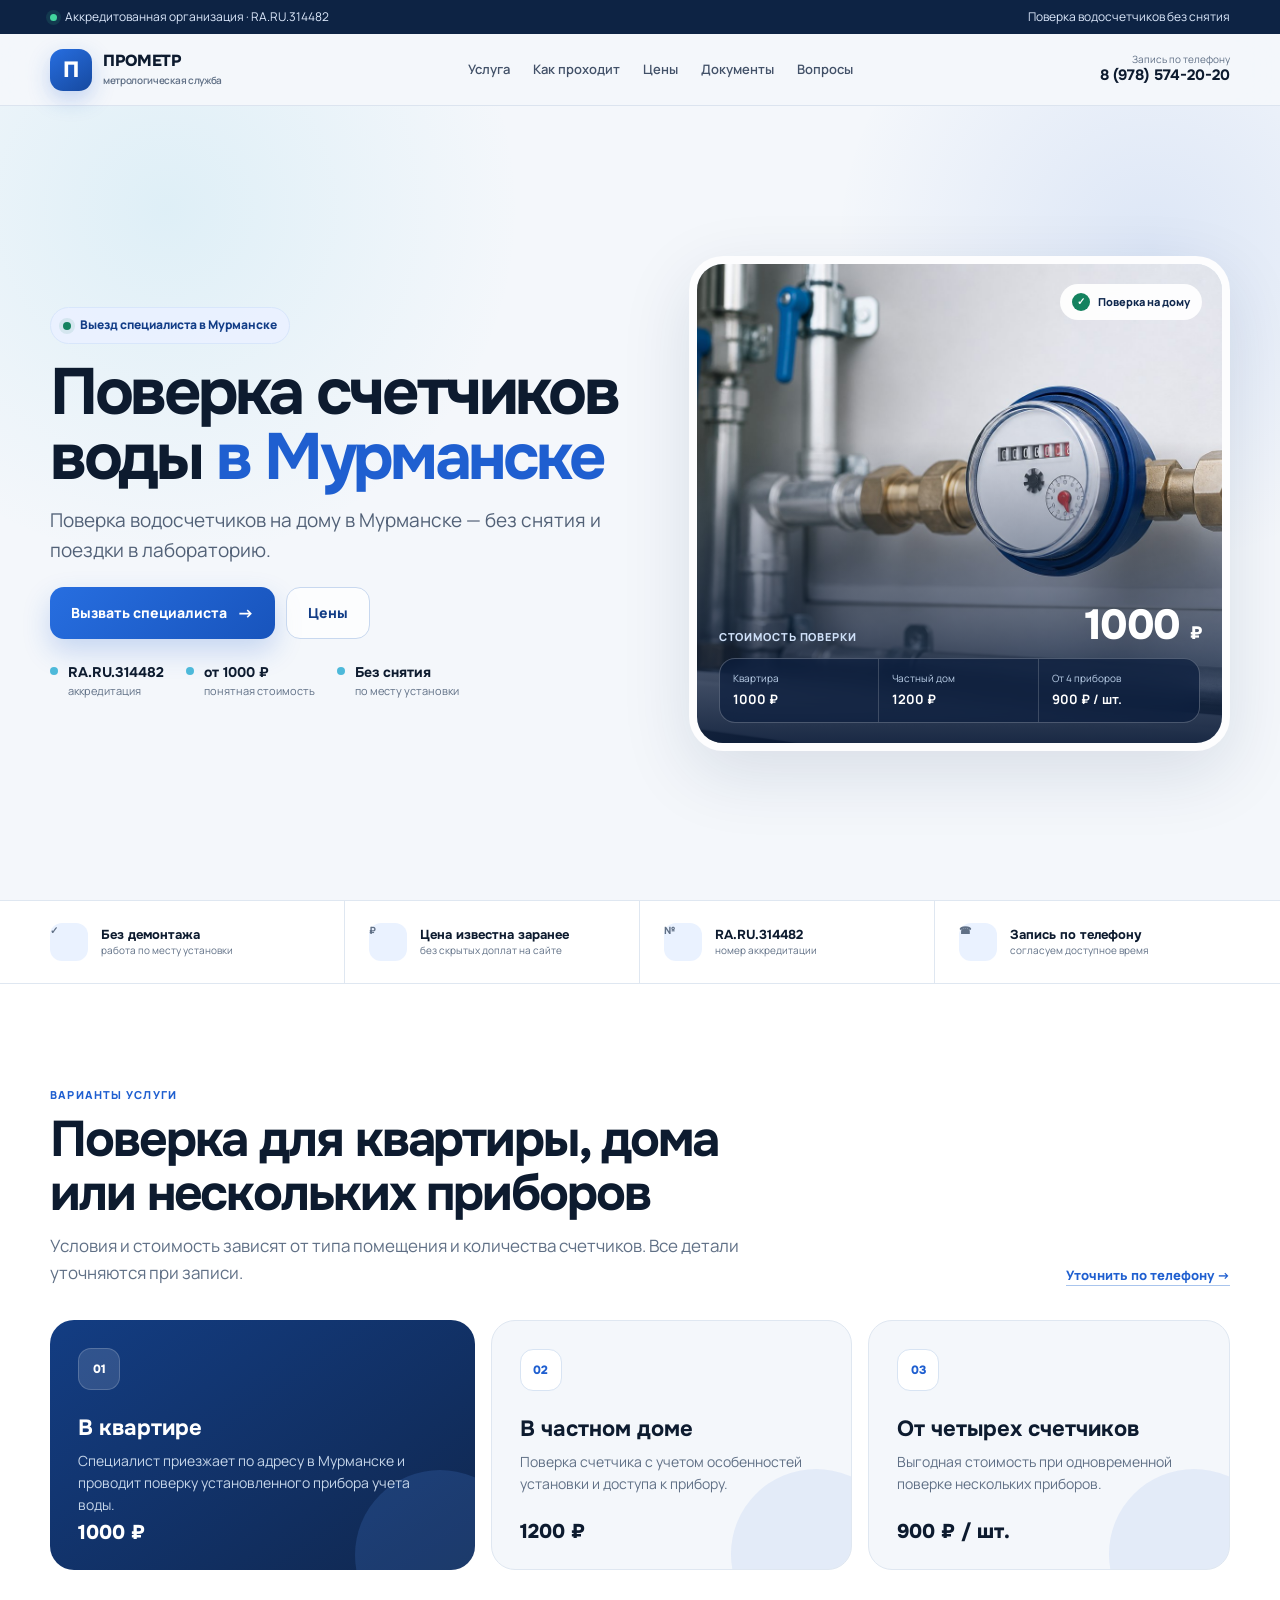
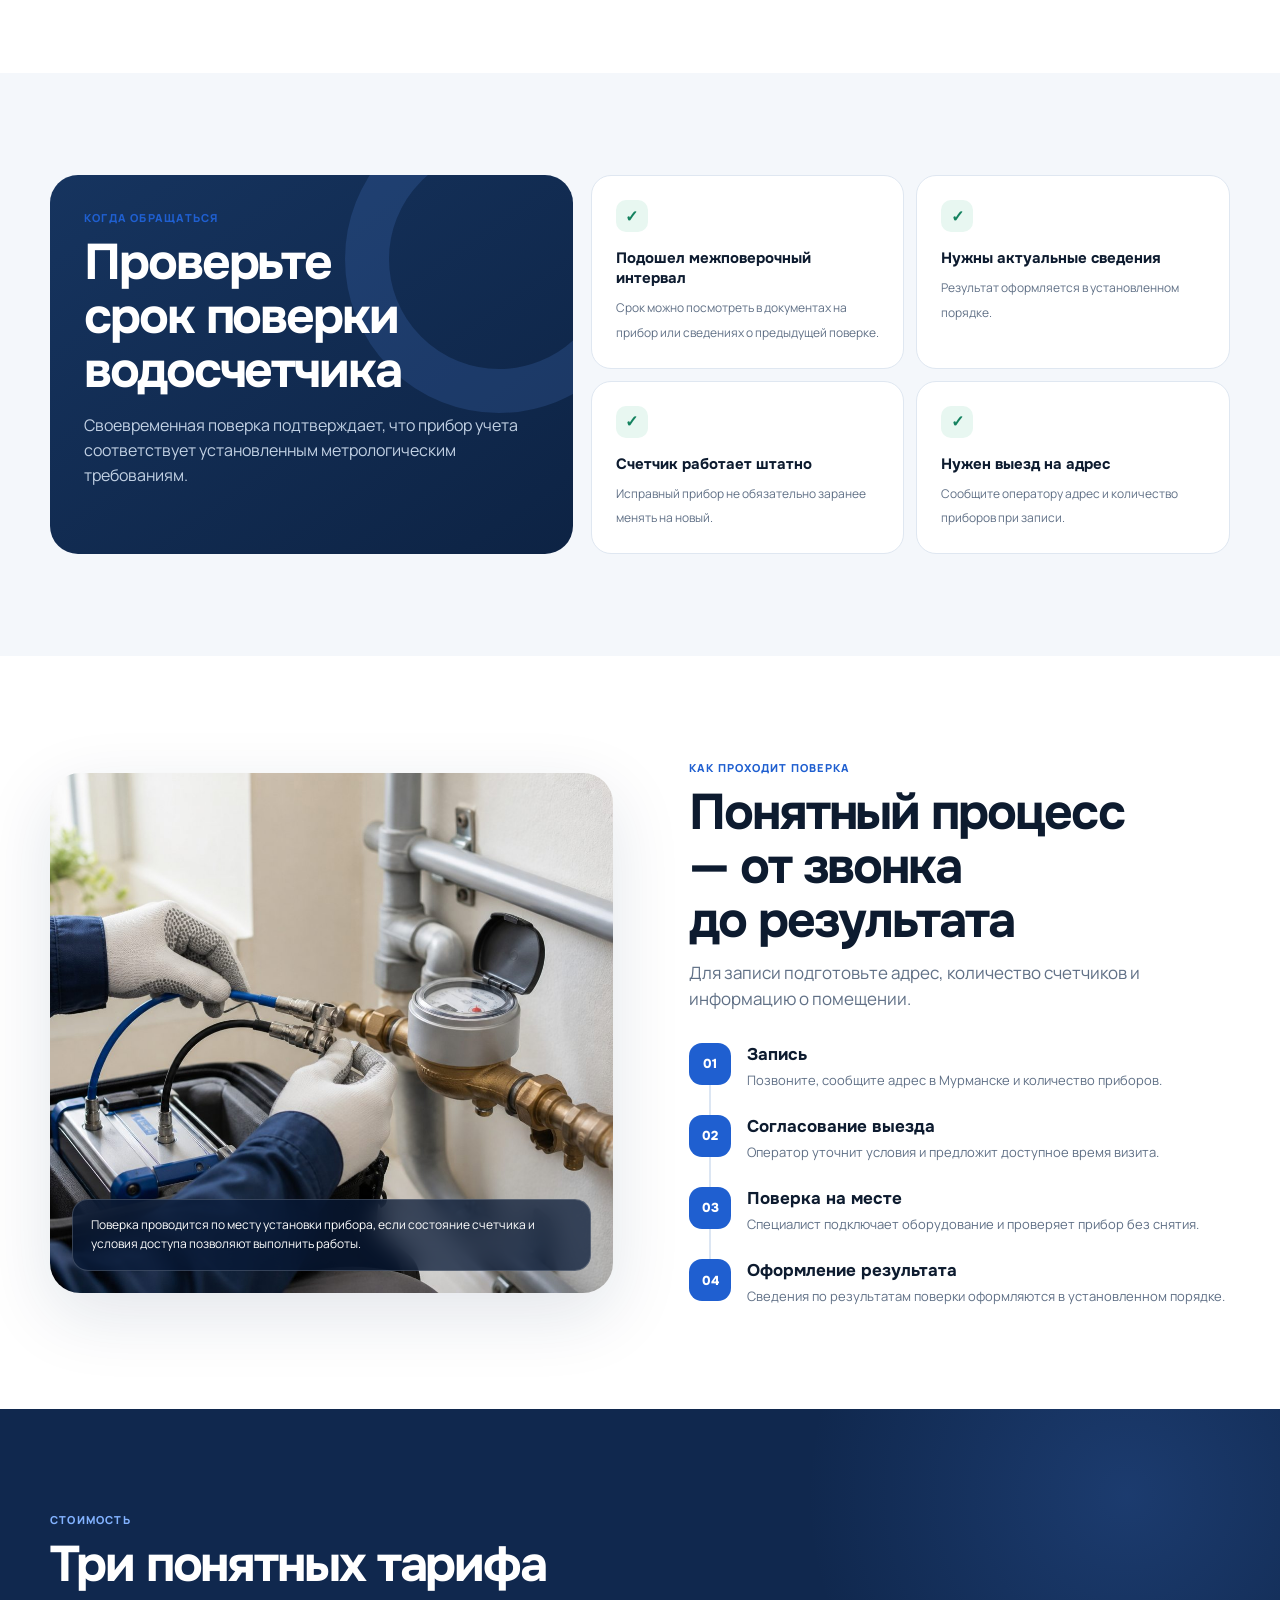
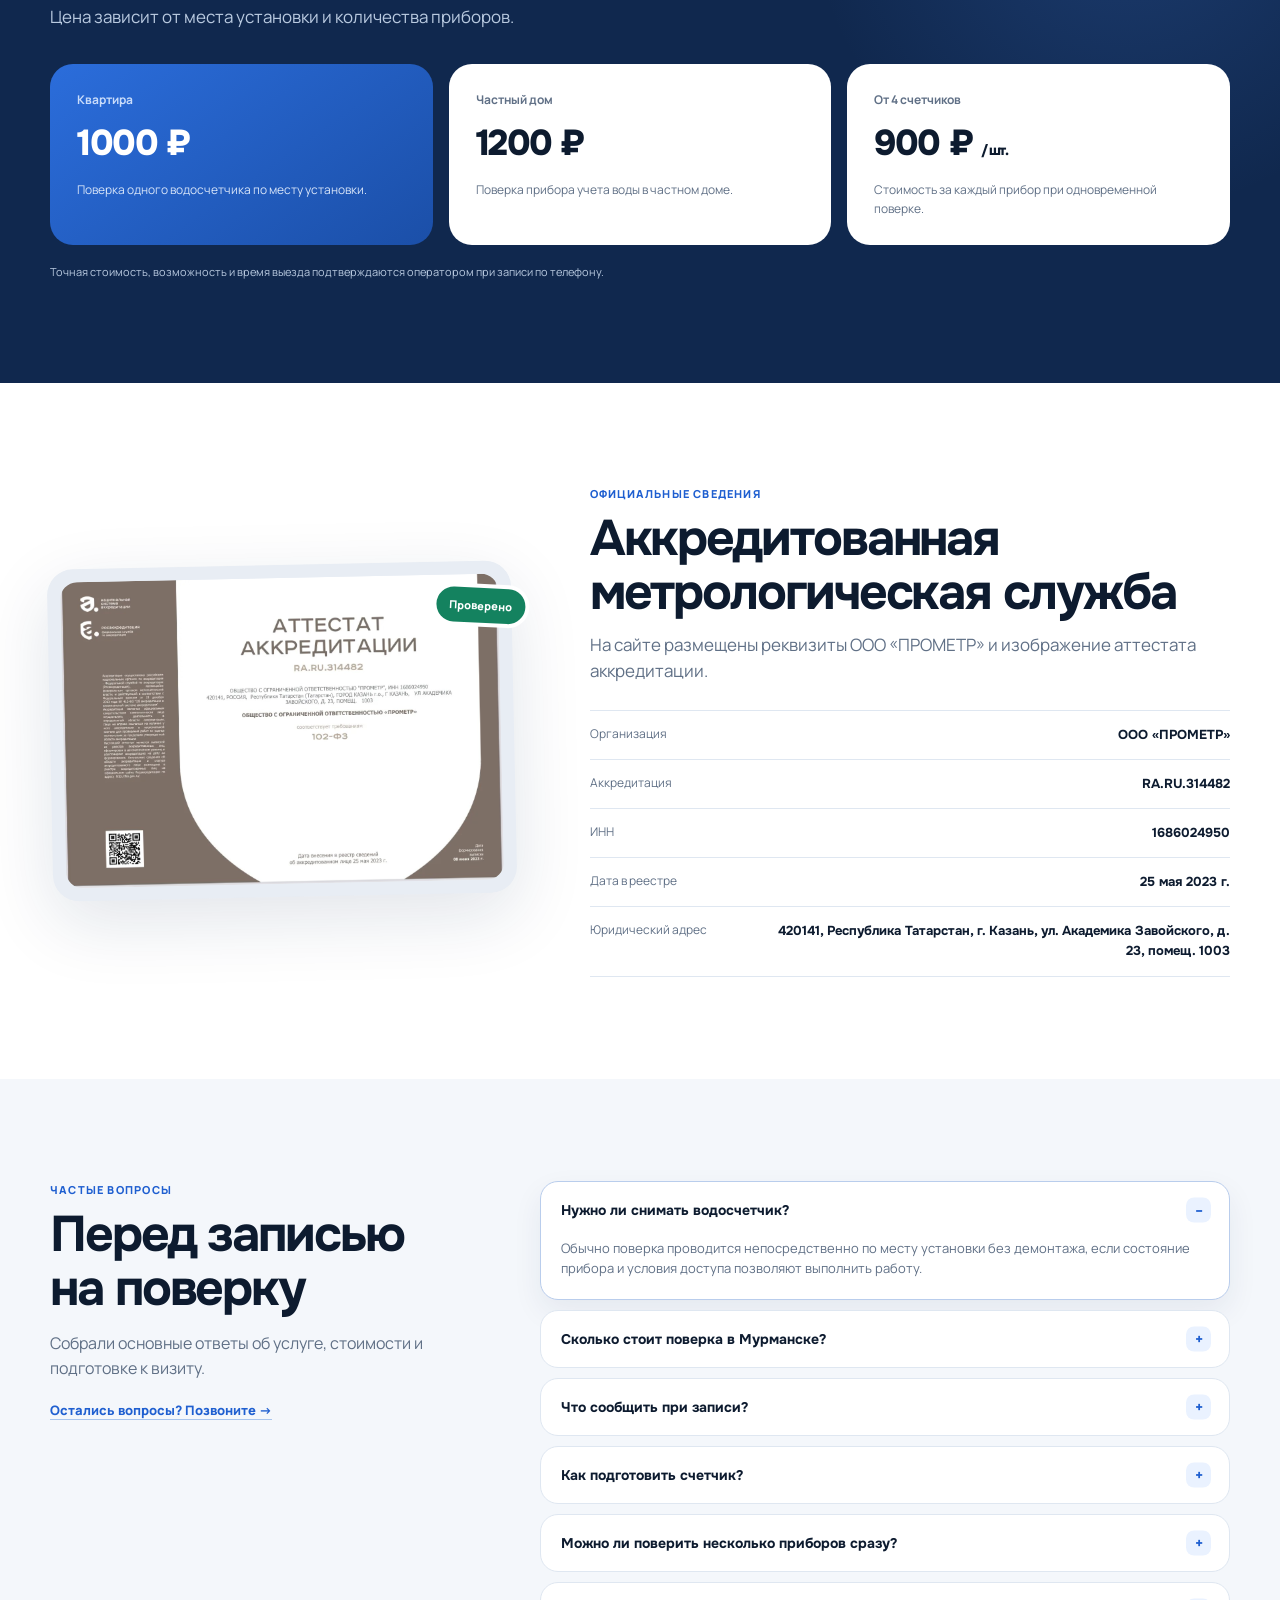
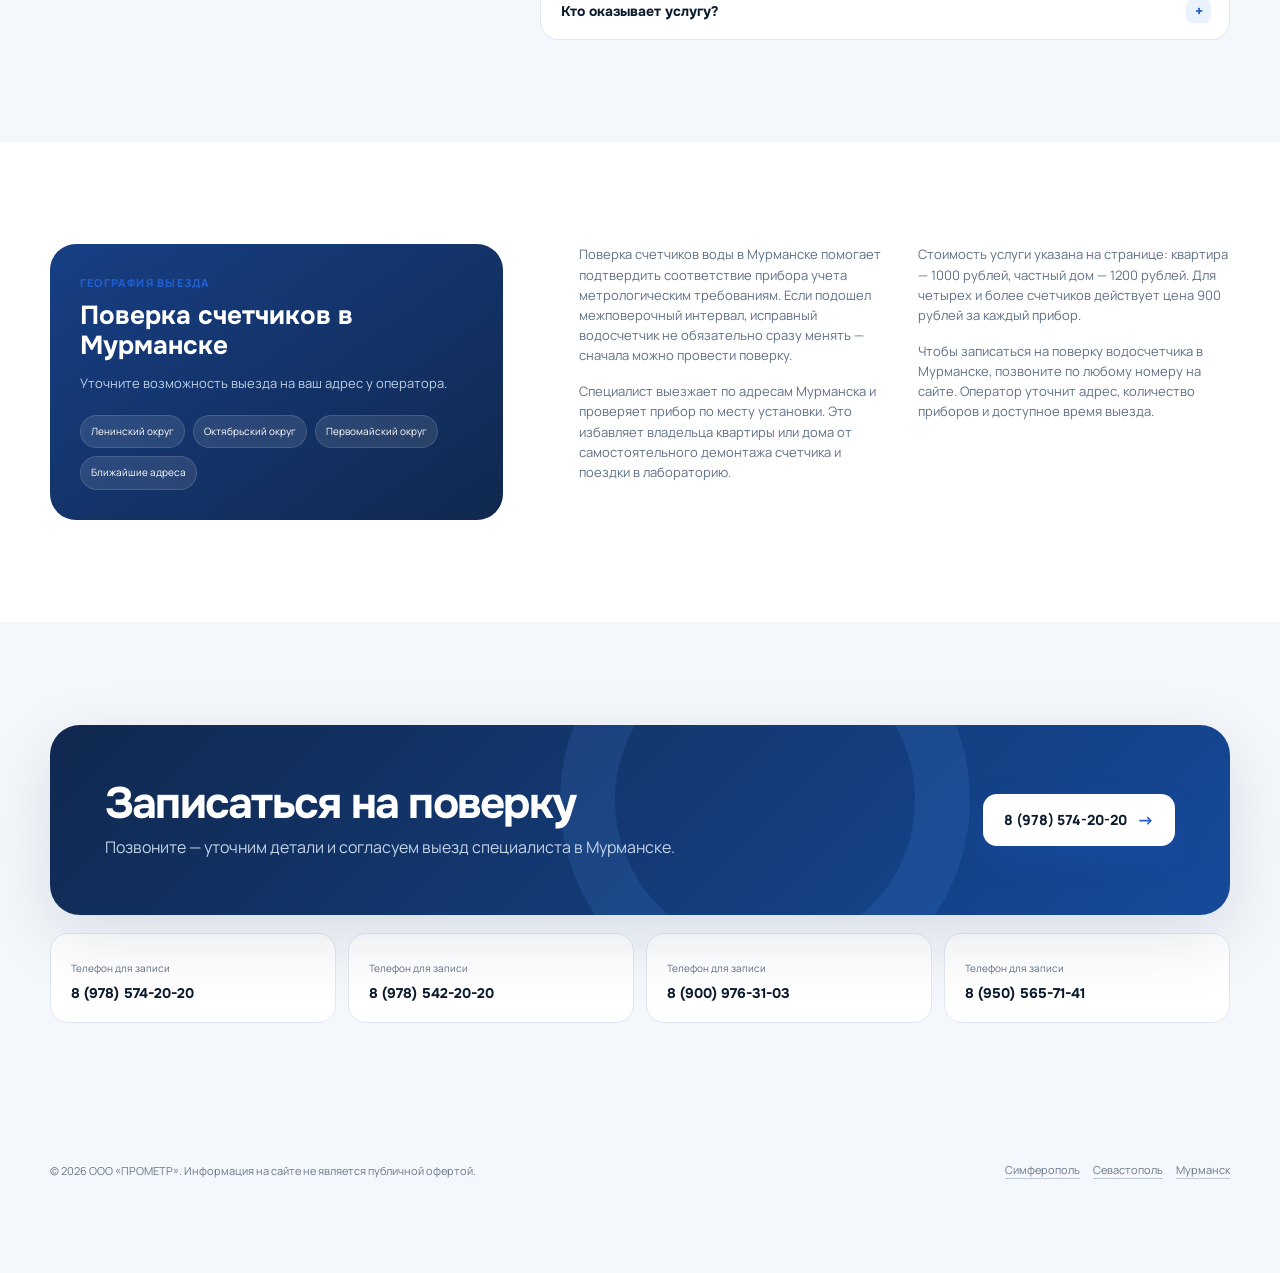
==== commit c78956e8: "Polish mobile hero and card spacing" ====
--- a/murmansk/index.html
+++ b/murmansk/index.html
@@ -12,7 +12,7 @@
   <meta property="og:description" content="Выезд специалиста. Стоимость поверки — от 1000 ₽. ООО «ПРОМЕТР», RA.RU.314482.">
   <meta property="og:type" content="website">
   <link rel="preload" href="../assets/water-meter-hero.jpg" as="image">
-  <link rel="stylesheet" href="../assets/style-v2.css">
+  <link rel="stylesheet" href="../assets/style-v2.css?v=4">
   <script type="application/ld+json">{"@context":"https://schema.org","@graph":[{"@type":"Organization","name":"ООО ПРОМЕТР","taxID":"1686024950","telephone":"+7 978 574-20-20"},{"@type":"Service","name":"Поверка счетчиков воды в Мурманске","provider":{"@type":"Organization","name":"ООО ПРОМЕТР"},"areaServed":{"@type":"City","name":"Мурманск"},"offers":[{"@type":"Offer","price":"1000","priceCurrency":"RUB","description":"Поверка счетчика в квартире"},{"@type":"Offer","price":"1200","priceCurrency":"RUB","description":"Поверка счетчика в частном доме"}]},{"@type":"FAQPage","mainEntity":[{"@type":"Question","name":"Нужно ли снимать счетчик для поверки?","acceptedAnswer":{"@type":"Answer","text":"Поверка обычно проводится по месту установки без демонтажа прибора учета, если его состояние и условия позволяют выполнить работы на месте."}},{"@type":"Question","name":"Сколько стоит поверка в Мурманске?","acceptedAnswer":{"@type":"Answer","text":"Стоимость поверки в квартире — 1000 рублей, в частном доме — 1200 рублей. При поверке от четырех счетчиков — 900 рублей за каждый."}},{"@type":"Question","name":"Как записаться на поверку?","acceptedAnswer":{"@type":"Answer","text":"Позвоните по номеру на сайте, сообщите адрес, тип помещения и количество счетчиков. Оператор согласует доступное время выезда."}}]}]}</script>
 </head>
 <body>
@@ -31,7 +31,7 @@
         <div class="hero-copy">
           <div class="badge"><span class="dot"></span>Выезд специалиста в Мурманске</div>
           <h1>Поверка счетчиков воды <span>в Мурманске</span></h1>
-          <p class="lead">Проводим поверку приборов учета воды по месту установки. Без самостоятельного демонтажа и поездки в лабораторию.</p>
+          <p class="lead">Поверка водосчетчиков на дому в Мурманске — без снятия и поездки в лабораторию.</p>
           <div class="actions"><a class="btn" href="tel:+79785742020">Вызвать специалиста</a><a class="btn ghost" href="#prices">Цены</a></div>
           <div class="hero-facts"><div class="hero-fact"><b>RA.RU.314482</b>аккредитация</div><div class="hero-fact"><b>от 1000 ₽</b>понятная стоимость</div><div class="hero-fact"><b>Без снятия</b>по месту установки</div></div>
         </div>
@@ -96,6 +96,6 @@
 
   <footer class="footer"><div class="wrap footer-grid"><div>© <span data-year></span> ООО «ПРОМЕТР». Информация на сайте не является публичной офертой.</div><div class="cities"><a href="../simferopol/">Симферополь</a><a href="../sevastopol/">Севастополь</a><a href="../murmansk/">Мурманск</a></div></div></footer>
   <div class="mobile-call"><a class="btn" href="tel:+79785742020">Позвонить · 8 (978) 574-20-20</a></div>
-  <script src="../assets/main-v2.js"></script>
+  <script src="../assets/main-v2.js?v=2"></script>
 </body>
 </html>
--- a/assets/style-v2.css
+++ b/assets/style-v2.css
@@ -17,12 +17,29 @@
 .faq-layout{display:grid;grid-template-columns:.75fr 1.25fr;gap:clamp(34px,6vw,80px)}.faq-note{align-self:start;position:sticky;top:104px}.faq-note p{color:var(--muted)}.faq{display:grid;gap:10px}.faq details{overflow:hidden;background:#fff;border:1px solid var(--line);border-radius:18px}.faq details[open]{border-color:#b9cdec;box-shadow:0 12px 30px rgba(22,49,90,.07)}.faq summary{position:relative;padding:19px 52px 19px 20px;list-style:none;cursor:pointer;font:700 14px "Onest"}.faq summary::-webkit-details-marker{display:none}.faq summary:after{content:"+";position:absolute;top:50%;right:18px;width:25px;height:25px;display:grid;place-items:center;color:var(--blue);background:var(--soft);border-radius:8px;transform:translateY(-50%)}.faq details[open] summary:after{content:"−"}.faq details p{margin:0;padding:0 20px 20px;color:var(--muted);font-size:13px}
 .local-grid{display:grid;grid-template-columns:.82fr 1.18fr;gap:clamp(36px,6vw,76px)}.local-panel{align-self:start;padding:30px;color:#fff;background:linear-gradient(145deg,#173f85,#10284e);border-radius:26px}.local-panel h3{margin:10px 0 12px;font:700 26px/1.14 "Onest"}.local-panel p{margin:0;color:#bfd0e5;font-size:13px}.local-tags{display:flex;flex-wrap:wrap;gap:8px;margin-top:22px}.local-tags span{padding:8px 10px;background:rgba(255,255,255,.1);border:1px solid rgba(255,255,255,.13);border-radius:999px;font-size:10px}.seo-copy{columns:2;column-gap:28px;color:var(--muted);font-size:13px}.seo-copy p{margin:0 0 16px;break-inside:avoid}
 .cta{position:relative;overflow:hidden;display:grid;grid-template-columns:1fr auto;align-items:center;gap:34px;padding:clamp(32px,5vw,55px);color:#fff;background:linear-gradient(135deg,#10284e,#164a9a);border-radius:30px;box-shadow:var(--shadow)}.cta:after{content:"";position:absolute;right:22%;top:-130px;width:300px;height:300px;border:55px solid rgba(89,151,248,.13);border-radius:50%}.cta>*{position:relative;z-index:1}.cta h2{margin:0 0 9px;font:700 clamp(28px,4vw,44px)/1.06 "Onest";letter-spacing:-.04em}.cta p{margin:0;color:#c2d3e8}.contact-grid{display:grid;grid-template-columns:repeat(4,1fr);gap:12px;margin-top:18px}.contact-card{padding:20px;background:#fff;border:1px solid var(--line);border-radius:18px}.contact-card span{color:var(--muted);font-size:10px}.contact-card a{display:block;margin-top:5px;font:700 14px "Onest"}
-.footer{padding:36px 0 94px;color:#6b788b;font-size:11px}.footer-grid{display:flex;align-items:center;justify-content:space-between;flex-wrap:wrap;gap:22px}.cities{display:flex;flex-wrap:wrap;gap:13px}.cities a{border-bottom:1px solid #bdc8d6}.mobile-call{display:none;position:fixed;z-index:60;left:12px;right:12px;bottom:max(12px,env(safe-area-inset-bottom))}.mobile-call .btn{width:100%;min-height:52px}
+.footer{padding:36px 0 94px;color:#6b788b;font-size:11px}.footer-grid{display:flex;align-items:center;justify-content:space-between;flex-wrap:wrap;gap:22px}.cities{display:flex;flex-wrap:wrap;gap:13px}.cities a{border-bottom:1px solid #bdc8d6}.mobile-call{display:none;position:fixed;z-index:60;left:12px;right:12px;bottom:max(12px,env(safe-area-inset-bottom));opacity:0;pointer-events:none;transform:translateY(18px);transition:opacity .2s ease,transform .2s ease}.show-mobile-call .mobile-call{opacity:1;pointer-events:auto;transform:none}.mobile-call .btn{width:100%;min-height:52px}
 @media(max-width:1040px){.nav{gap:14px}.header-phone span{display:none}.hero-grid{grid-template-columns:1fr 430px;gap:30px}.hero h1{font-size:clamp(40px,5vw,54px)}.contact-grid{grid-template-columns:1fr 1fr}}
 @media(max-width:860px){:root{--head:66px}.nav{position:fixed;inset:var(--head) 0 auto;display:grid;gap:0;padding:15px 20px 22px;background:rgba(255,255,255,.98);border-bottom:1px solid var(--line);box-shadow:0 20px 38px rgba(19,43,79,.13);opacity:0;visibility:hidden;transform:translateY(-10px);transition:.2s}.nav a{padding:13px 0;border-bottom:1px solid var(--line)}.nav-open .nav{opacity:1;visibility:visible;transform:none}.menu-btn{display:block}.hero{min-height:auto;padding:36px 0 44px}.hero-grid{grid-template-columns:1fr}.hero-copy,.hero-visual{max-width:720px}.visual-card{height:420px}.trust-grid{grid-template-columns:1fr 1fr}.trust-item:nth-child(2){border-right:0}.trust-item:nth-child(-n+2){border-bottom:1px solid var(--line)}.trust-item:nth-child(3){padding-left:0}.service-grid{grid-template-columns:1fr 1fr}.service-card.primary{grid-row:span 2;min-height:516px}.need-grid,.process-grid,.accr-grid,.faq-layout,.local-grid{grid-template-columns:1fr}.process-photo{min-height:440px}.tariffs{grid-template-columns:1fr}.faq-note{position:static}.cta{grid-template-columns:1fr}.cta .btn{justify-self:start}}
-@media(max-width:620px){:root{--top:0px;--head:62px}.wrap{width:min(calc(100% - 24px),var(--max))}.top{display:none}.brand-name small,.header-phone{display:none}.logo{width:38px;height:38px}.menu-btn{width:40px;height:40px}.hero{min-height:calc(100svh - var(--head));padding:17px 0 20px;align-items:flex-start}.hero-grid{gap:14px}.badge{padding:6px 9px;font-size:10px}.hero h1{margin:10px 0;font-size:clamp(32px,10.4vw,41px);line-height:1.01}.lead{display:-webkit-box;overflow:hidden;margin-bottom:13px;font-size:14px;line-height:1.42;-webkit-box-orient:vertical;-webkit-line-clamp:2}.actions{display:grid;grid-template-columns:1.25fr .75fr;gap:8px}.btn{min-height:44px;padding:10px 12px;border-radius:12px;font-size:12px}.hero-facts{display:none}.visual-card{height:clamp(190px,31vh,245px);min-height:190px;border-width:5px;border-radius:23px}.visual-card>img{object-position:62% center}.visual-chip{top:11px;right:11px;padding:6px 8px;font-size:9px}.visual-chip:before{width:15px;height:15px}.price-panel{left:11px;right:11px;bottom:10px}.price-head{margin-bottom:7px}.price-head span{font-size:8px}.price-head strong{font-size:28px}.price-head small{font-size:12px}.price-grid{border-radius:11px}.price-item{padding:7px 8px}.price-item span{font-size:7px}.price-item b{font-size:10px}.trust-strip{display:none}.section{padding:58px 0}.section-head{display:block;margin-bottom:24px}.section h2{font-size:30px}.sub{font-size:14px}.text-link{display:inline-block;margin-top:14px}.service-grid{grid-template-columns:1fr}.service-card,.service-card.primary{min-height:210px;grid-row:auto;padding:23px}.service-price{left:23px;bottom:21px}.need-intro{padding:25px}.check-list{grid-template-columns:1fr}.check-item{padding:20px}.process-photo{min-height:330px}.photo-caption{left:13px;right:13px;bottom:13px}.tariff{padding:23px}.doc-shell{margin:0 8px}.legal-row{grid-template-columns:1fr;gap:4px}.legal-row b{text-align:left}.faq-layout{gap:24px}.local-panel{padding:25px}.seo-copy{columns:1}.cta{padding:27px 23px;border-radius:23px}.cta .btn{width:100%}.contact-grid{grid-template-columns:1fr 1fr;gap:8px}.contact-card{padding:15px 12px}.contact-card a{font-size:11px}.mobile-call{display:block}.footer{padding-bottom:94px}}
-@media(max-width:380px),(max-width:620px) and (max-height:700px){.hero{padding-top:12px}.badge{display:none}.hero h1{margin-top:0;font-size:32px}.lead{font-size:12px}.visual-card{height:190px}}
+@media(max-width:620px){:root{--top:0px;--head:62px}.wrap{width:min(calc(100% - 24px),var(--max))}.top{display:none}.brand-name small,.header-phone{display:none}.logo{width:38px;height:38px}.menu-btn{width:40px;height:40px}.hero{min-height:calc(100svh - var(--head));padding:17px 0 20px;align-items:flex-start}.hero-grid{gap:14px}.badge{padding:6px 9px;font-size:10px}.hero h1{margin:10px 0;font-size:clamp(32px,10.4vw,41px);line-height:1.01}.lead{display:-webkit-box;overflow:hidden;margin-bottom:13px;font-size:14px;line-height:1.42;-webkit-box-orient:vertical;-webkit-line-clamp:2}.actions{display:grid;grid-template-columns:1.25fr .75fr;gap:8px}.btn{min-height:44px;padding:10px 12px;border-radius:12px;font-size:12px}.hero-facts{display:none}.visual-card{height:clamp(230px,34vh,275px);min-height:230px;border-width:5px;border-radius:23px}.visual-card>img{object-position:62% center}.visual-chip{top:11px;right:11px;padding:6px 8px;font-size:9px}.visual-chip:before{width:15px;height:15px}.price-panel{left:11px;right:11px;bottom:10px}.price-head{align-items:center;margin-bottom:6px}.price-head span{font-size:8px}.price-head strong{font-size:25px}.price-head small{font-size:11px}.price-grid{grid-template-columns:1fr;border-radius:11px}.price-item{display:flex;align-items:center;justify-content:space-between;gap:12px;padding:5px 9px;border-right:0;border-bottom:1px solid rgba(255,255,255,.16)}.price-item:last-child{border-bottom:0}.price-item span{flex:1;overflow:visible;font-size:8px;line-height:1.2;white-space:nowrap;text-overflow:clip}.price-item b{flex:none;margin-top:0;font-size:10px;line-height:1.2;text-align:right;white-space:nowrap}.trust-strip{display:none}.section{padding:58px 0}.section-head{display:block;margin-bottom:24px}.section h2{font-size:30px}.sub{font-size:14px}.text-link{display:inline-block;margin-top:14px}.service-grid{grid-template-columns:1fr}.service-card,.service-card.primary{min-height:230px;grid-row:auto;padding:23px 23px 66px}.service-price{left:23px;bottom:22px}.need-intro{padding:25px}.check-list{grid-template-columns:1fr}.check-item{padding:20px}.process-photo{min-height:330px}.photo-caption{left:13px;right:13px;bottom:13px}.tariff{padding:23px}.doc-shell{margin:0 8px}.legal-row{grid-template-columns:1fr;gap:4px}.legal-row b{text-align:left}.faq-layout{gap:24px}.local-panel{padding:25px}.seo-copy{columns:1}.cta{padding:27px 23px;border-radius:23px}.cta .btn{width:100%}.contact-grid{grid-template-columns:1fr 1fr;gap:8px}.contact-card{padding:15px 12px}.contact-card a{font-size:11px}.mobile-call{display:block}.footer{padding-bottom:94px}}
+@media(max-width:380px),(max-width:620px) and (max-height:700px){.hero{padding-top:12px}.badge{display:none}.hero h1{margin-top:0;font-size:32px}.lead{font-size:12px}.visual-card{height:230px}}
 @media(prefers-reduced-motion:reduce){html{scroll-behavior:auto}*,*:before,*:after{transition-duration:.01ms!important}}
 
 /* Stable local fallbacks when external webfonts are unavailable. */
 .logo,.brand-name,.header-phone b,.hero h1,.hero-fact b,.price-head strong,.card-num,.service-card h3,.service-price,.check-item b,.timeline-num,.timeline-item h3,.tariff-price,.legal-row b,.faq summary,.local-panel h3,.cta h2,.contact-card a,.section h2,.trust-item b{font-family:"Onest","Manrope",Arial,sans-serif}
+
+@media(max-width:620px){
+  .hero>.wrap{margin-block:0}
+  .hero .badge{display:none}
+  .hero h1{margin-top:0}
+  .lead{display:block;overflow:visible;font-size:14px;line-height:1.4;-webkit-line-clamp:unset}
+  .visual-card{height:clamp(255px,38vh,310px);min-height:255px}
+  .visual-chip{font-size:10px;padding:7px 9px}
+  .price-head{margin-bottom:8px}
+  .price-head span{font-size:9px}
+  .price-head strong{font-size:29px}
+  .price-head small{font-size:13px}
+  .price-item{padding:7px 10px}
+  .price-item span{font-size:9px}
+  .price-item b{font-size:11px}
+}
+@media(max-width:380px),(max-width:620px) and (max-height:700px){.visual-card{height:255px;min-height:255px}}
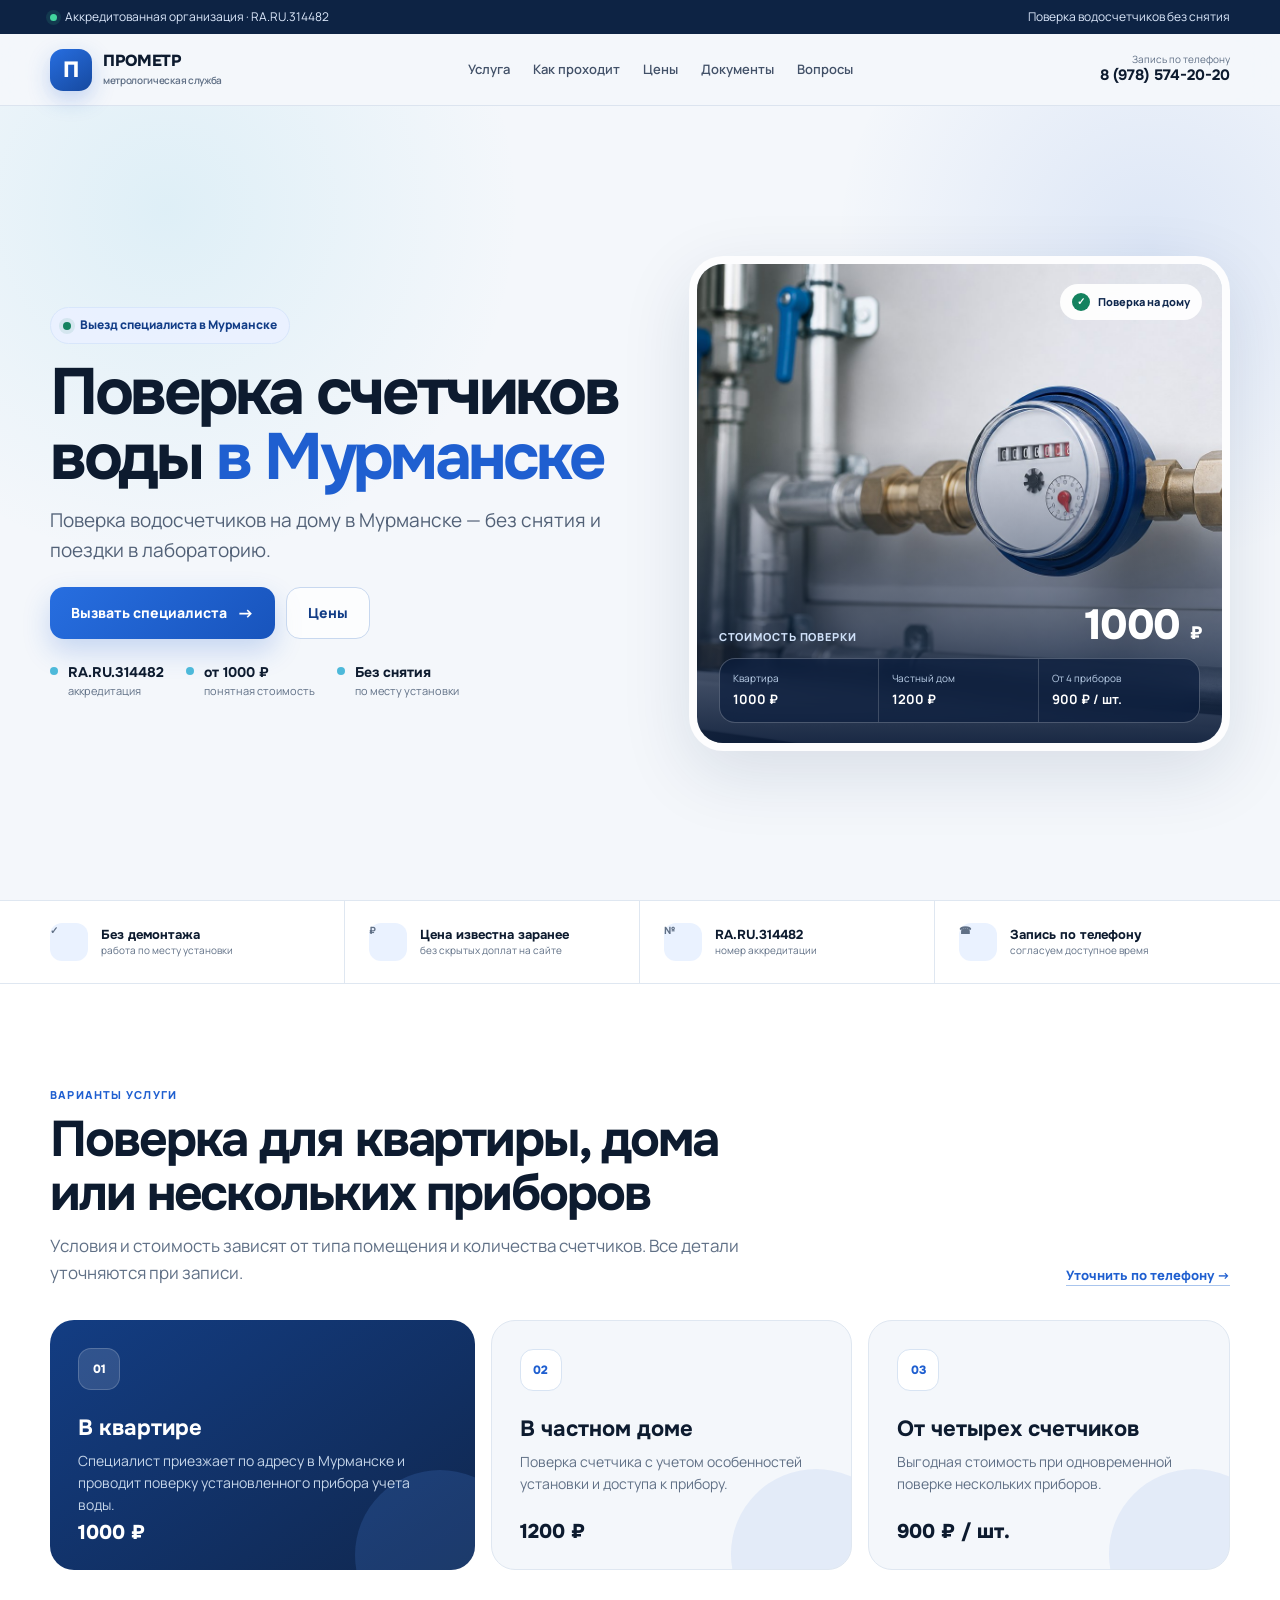
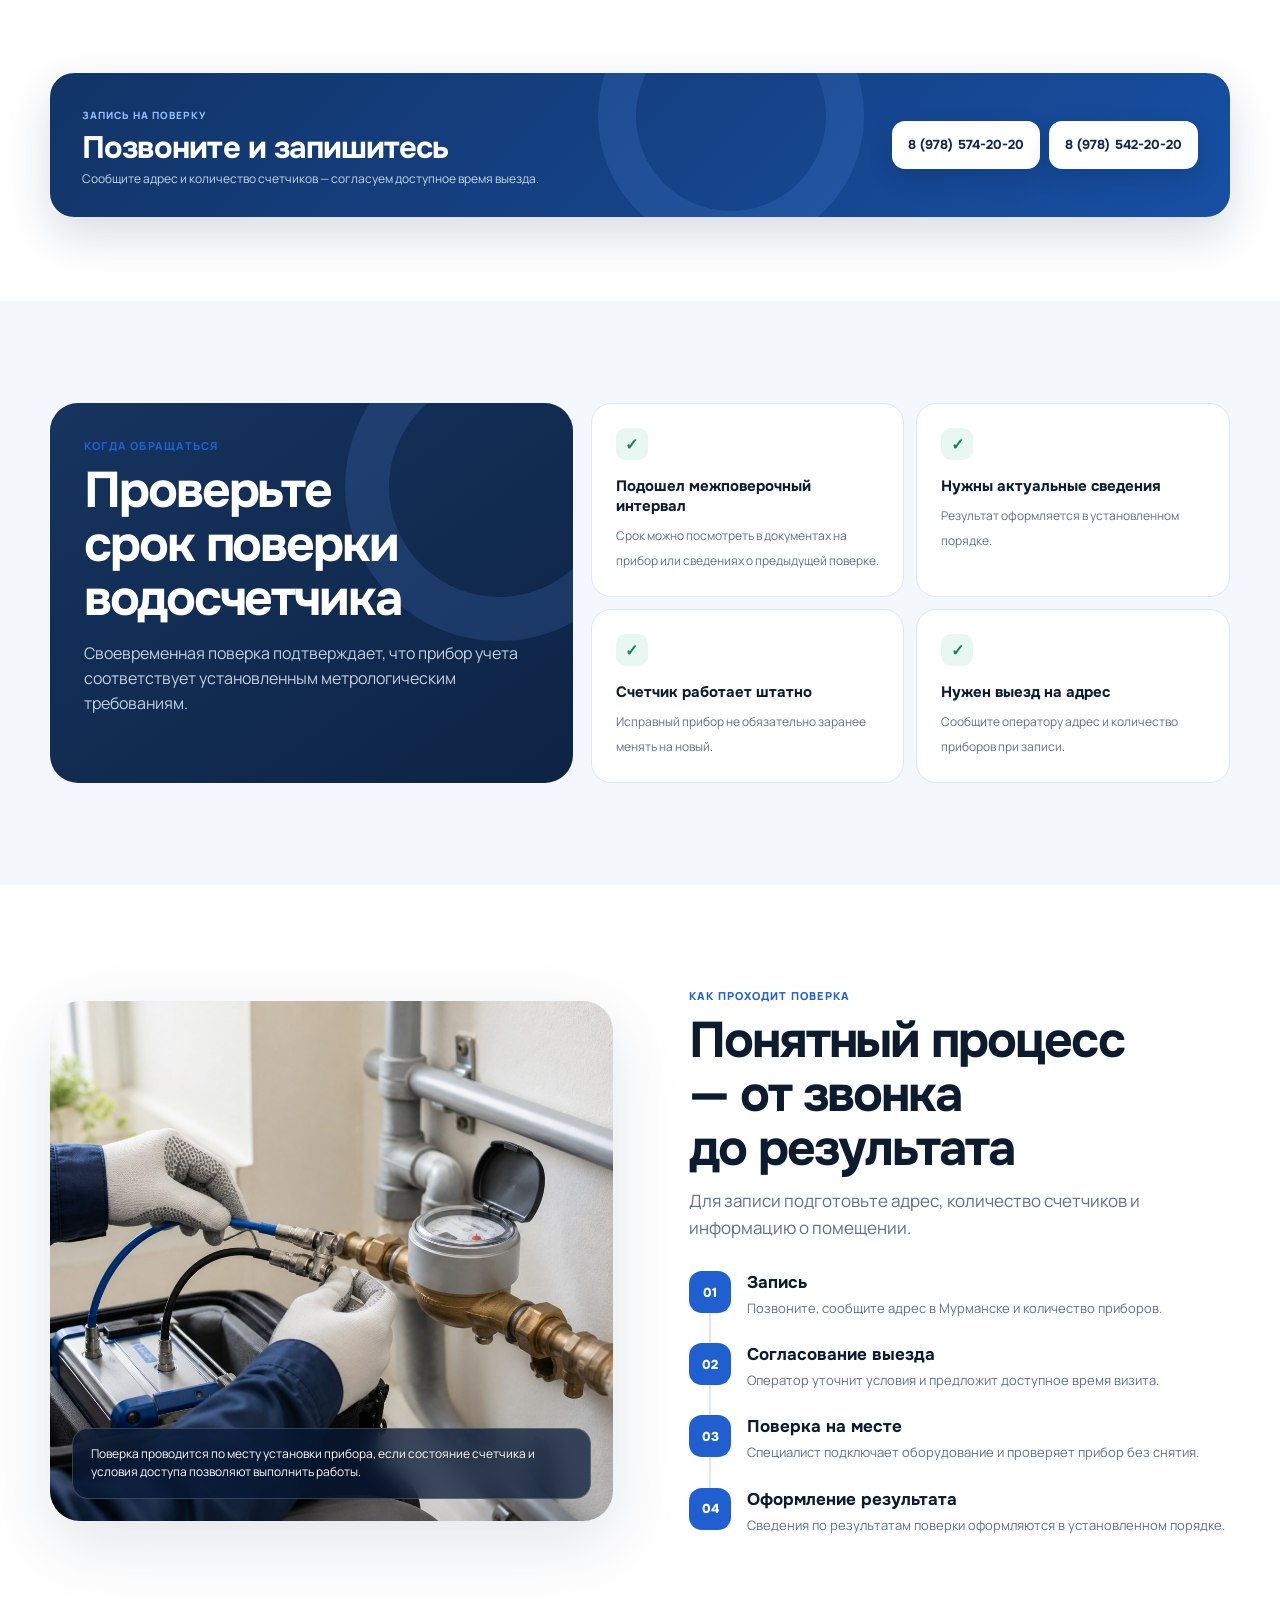
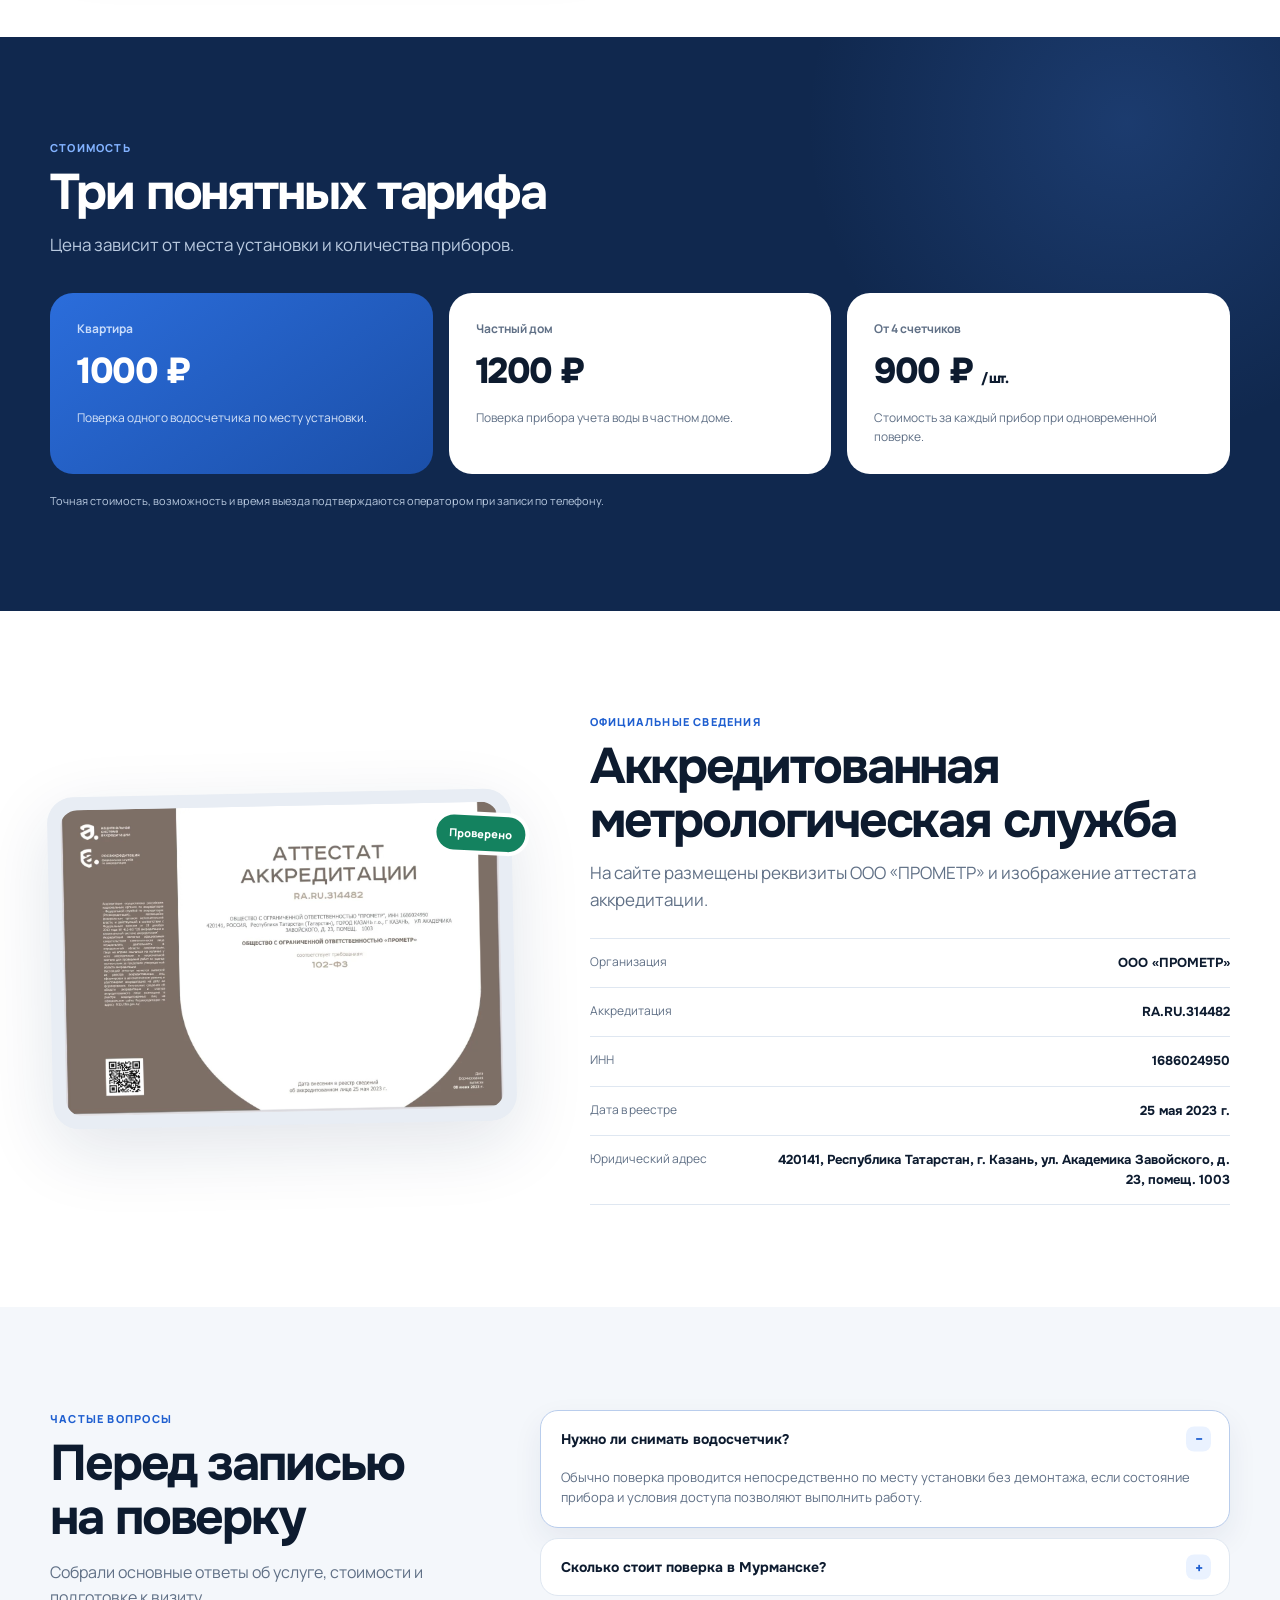
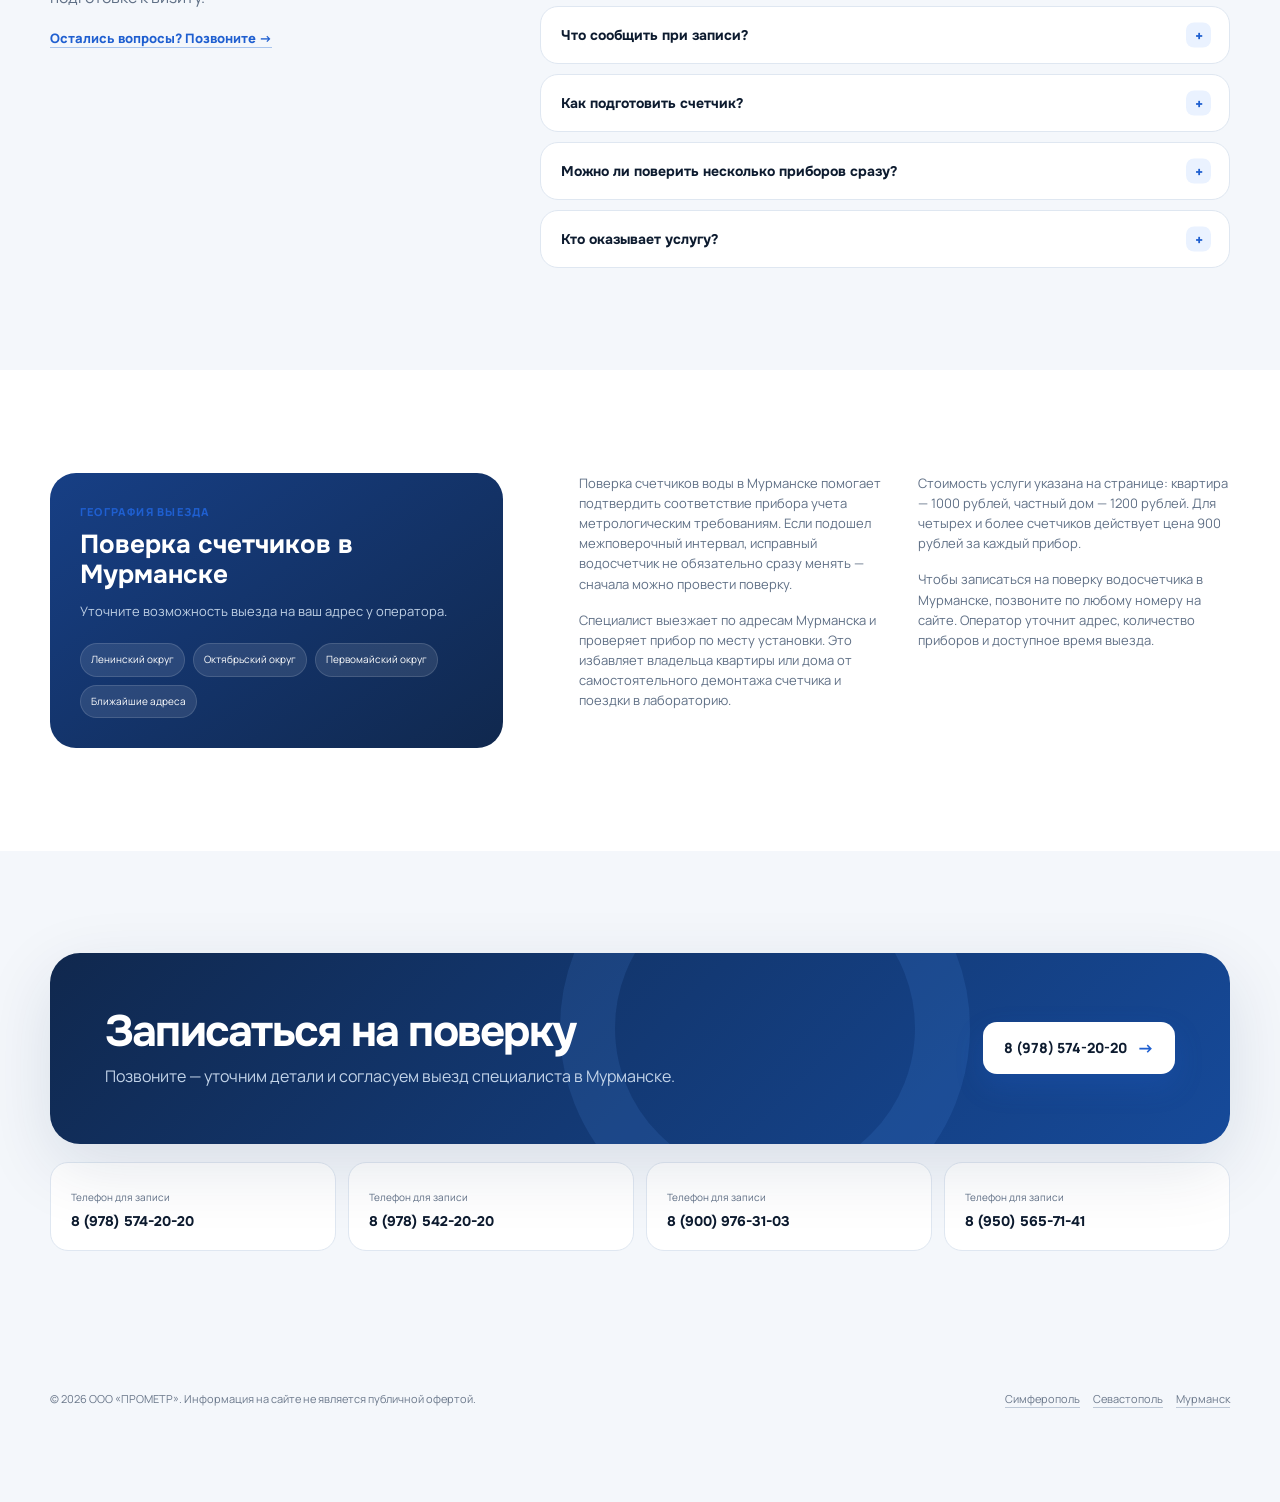
==== commit ab499eb3: "Add quick phone booking block" ====
--- a/murmansk/index.html
+++ b/murmansk/index.html
@@ -12,7 +12,7 @@
   <meta property="og:description" content="Выезд специалиста. Стоимость поверки — от 1000 ₽. ООО «ПРОМЕТР», RA.RU.314482.">
   <meta property="og:type" content="website">
   <link rel="preload" href="../assets/water-meter-hero.jpg" as="image">
-  <link rel="stylesheet" href="../assets/style-v2.css?v=4">
+  <link rel="stylesheet" href="../assets/style-v2.css?v=5">
   <script type="application/ld+json">{"@context":"https://schema.org","@graph":[{"@type":"Organization","name":"ООО ПРОМЕТР","taxID":"1686024950","telephone":"+7 978 574-20-20"},{"@type":"Service","name":"Поверка счетчиков воды в Мурманске","provider":{"@type":"Organization","name":"ООО ПРОМЕТР"},"areaServed":{"@type":"City","name":"Мурманск"},"offers":[{"@type":"Offer","price":"1000","priceCurrency":"RUB","description":"Поверка счетчика в квартире"},{"@type":"Offer","price":"1200","priceCurrency":"RUB","description":"Поверка счетчика в частном доме"}]},{"@type":"FAQPage","mainEntity":[{"@type":"Question","name":"Нужно ли снимать счетчик для поверки?","acceptedAnswer":{"@type":"Answer","text":"Поверка обычно проводится по месту установки без демонтажа прибора учета, если его состояние и условия позволяют выполнить работы на месте."}},{"@type":"Question","name":"Сколько стоит поверка в Мурманске?","acceptedAnswer":{"@type":"Answer","text":"Стоимость поверки в квартире — 1000 рублей, в частном доме — 1200 рублей. При поверке от четырех счетчиков — 900 рублей за каждый."}},{"@type":"Question","name":"Как записаться на поверку?","acceptedAnswer":{"@type":"Answer","text":"Позвоните по номеру на сайте, сообщите адрес, тип помещения и количество счетчиков. Оператор согласует доступное время выезда."}}]}]}</script>
 </head>
 <body>
@@ -61,6 +61,8 @@
       </div>
     </section>
 
+    <section class="quick-section"><div class="wrap"><div class="quick-call"><div class="quick-copy"><span>Запись на поверку</span><h3>Позвоните и запишитесь</h3><p>Сообщите адрес и количество счетчиков — согласуем доступное время выезда.</p></div><div class="quick-phones"><a class="quick-phone" href="tel:+79785742020">8 (978) 574-20-20</a><a class="quick-phone" href="tel:+79785422020">8 (978) 542-20-20</a></div></div></div></section>
+
     <section class="section">
       <div class="wrap need-grid">
         <div class="need-intro"><div class="eyebrow">Когда обращаться</div><h2>Проверьте срок поверки водосчетчика</h2><p>Своевременная поверка подтверждает, что прибор учета соответствует установленным метрологическим требованиям.</p></div>
--- a/assets/style-v2.css
+++ b/assets/style-v2.css
@@ -27,6 +27,13 @@
 /* Stable local fallbacks when external webfonts are unavailable. */
 .logo,.brand-name,.header-phone b,.hero h1,.hero-fact b,.price-head strong,.card-num,.service-card h3,.service-price,.check-item b,.timeline-num,.timeline-item h3,.tariff-price,.legal-row b,.faq summary,.local-panel h3,.cta h2,.contact-card a,.section h2,.trust-item b{font-family:"Onest","Manrope",Arial,sans-serif}
 
+.quick-section{padding:0 0 clamp(52px,7vw,84px);background:#fff}
+.quick-call{position:relative;overflow:hidden;display:grid;grid-template-columns:1fr auto;align-items:center;gap:28px;padding:28px 32px;color:#fff;background:linear-gradient(135deg,#123466,#174fa4);border-radius:24px;box-shadow:0 18px 46px rgba(16,40,78,.16)}
+.quick-call:after{content:"";position:absolute;right:31%;top:-90px;width:190px;height:190px;border:38px solid rgba(105,164,255,.14);border-radius:50%}
+.quick-copy,.quick-phones{position:relative;z-index:1}.quick-copy span{color:#91bdff;font-size:10px;font-weight:800;letter-spacing:.1em;text-transform:uppercase}.quick-copy h3{margin:6px 0 5px;font:700 clamp(22px,3vw,31px)/1.1 "Onest","Manrope",Arial,sans-serif;letter-spacing:-.03em}.quick-copy p{margin:0;color:#c7d7eb;font-size:12px}.quick-phones{display:flex;gap:9px}.quick-phone{min-height:48px;display:flex;align-items:center;justify-content:center;padding:12px 16px;color:var(--night);background:#fff;border-radius:13px;font:700 13px "Onest","Manrope",Arial,sans-serif;white-space:nowrap;box-shadow:0 9px 24px rgba(4,19,42,.16)}
+@media(max-width:760px){.quick-call{grid-template-columns:1fr;padding:24px;gap:19px}.quick-phones{display:grid;grid-template-columns:1fr 1fr}.quick-phone{padding-inline:8px;font-size:11px}}
+@media(max-width:360px){.quick-phones{grid-template-columns:1fr}.quick-phone{font-size:12px}}
+
 @media(max-width:620px){
   .hero>.wrap{margin-block:0}
   .hero .badge{display:none}
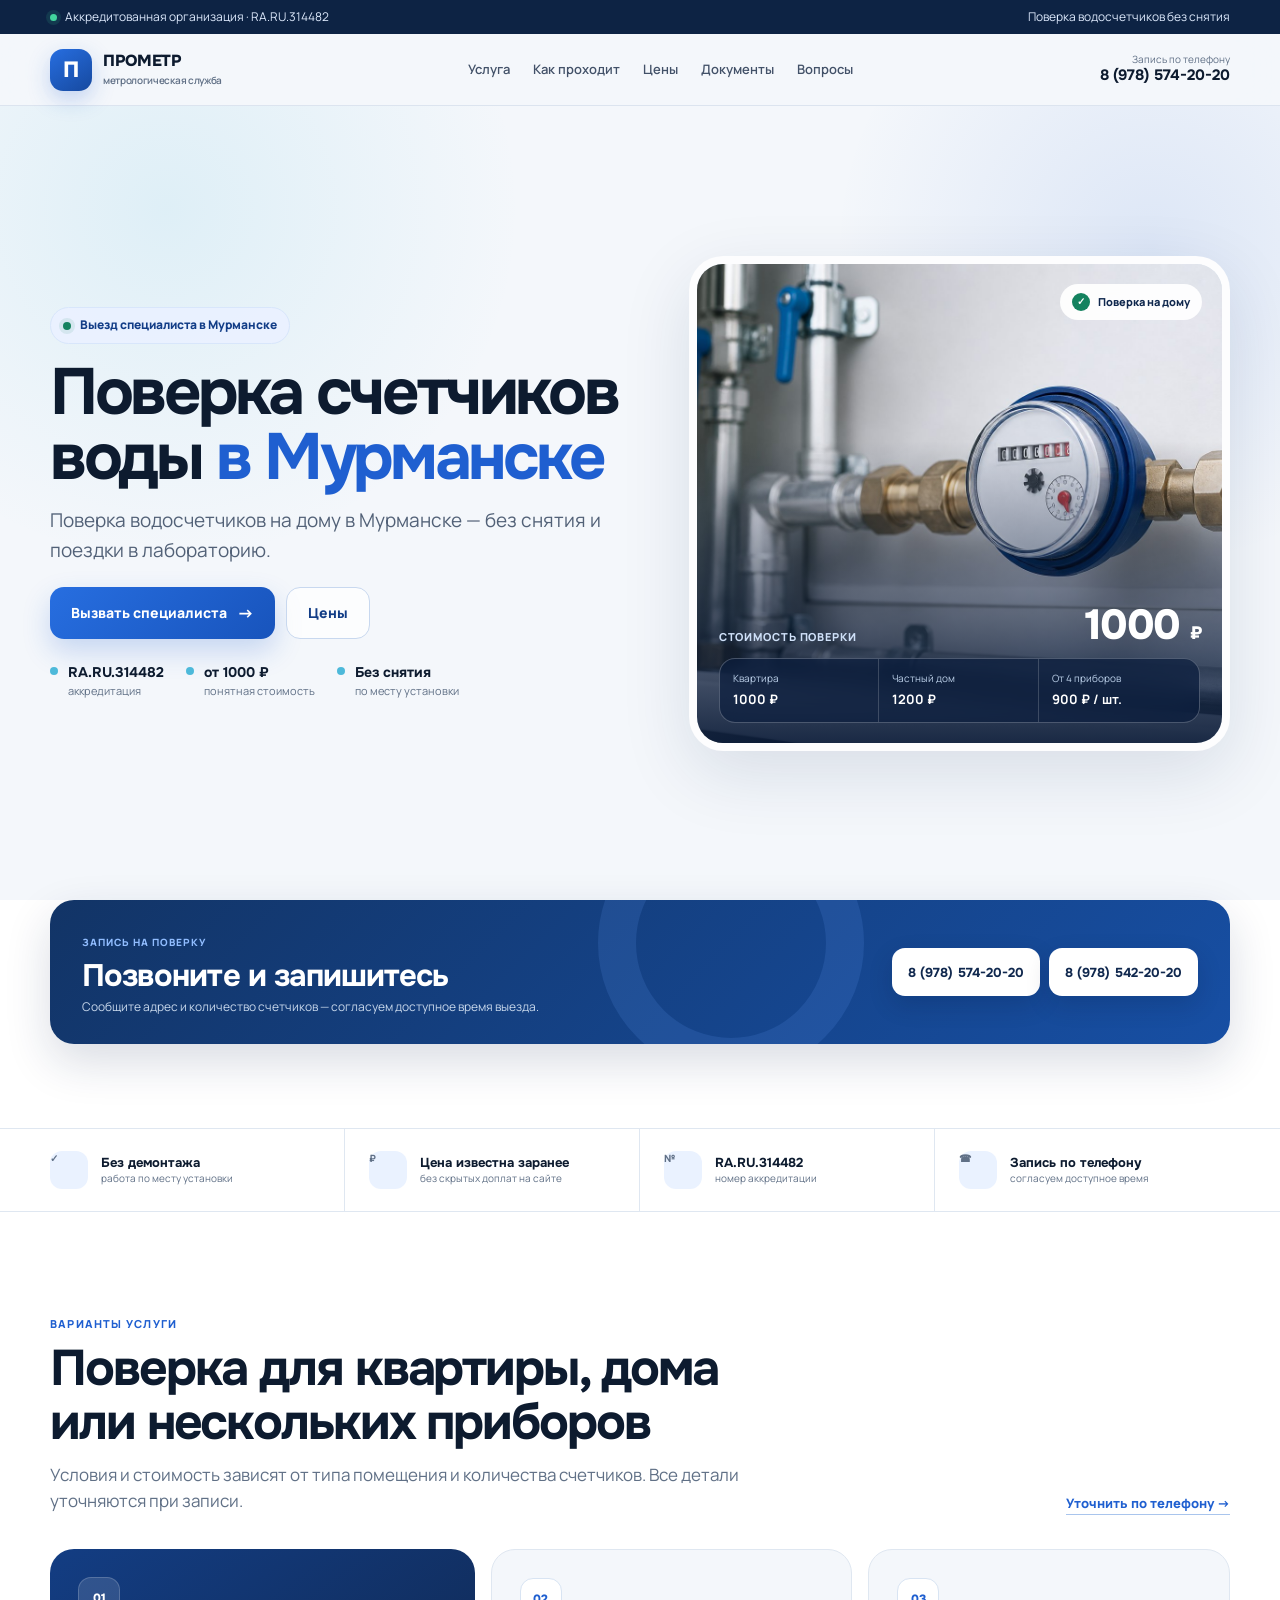
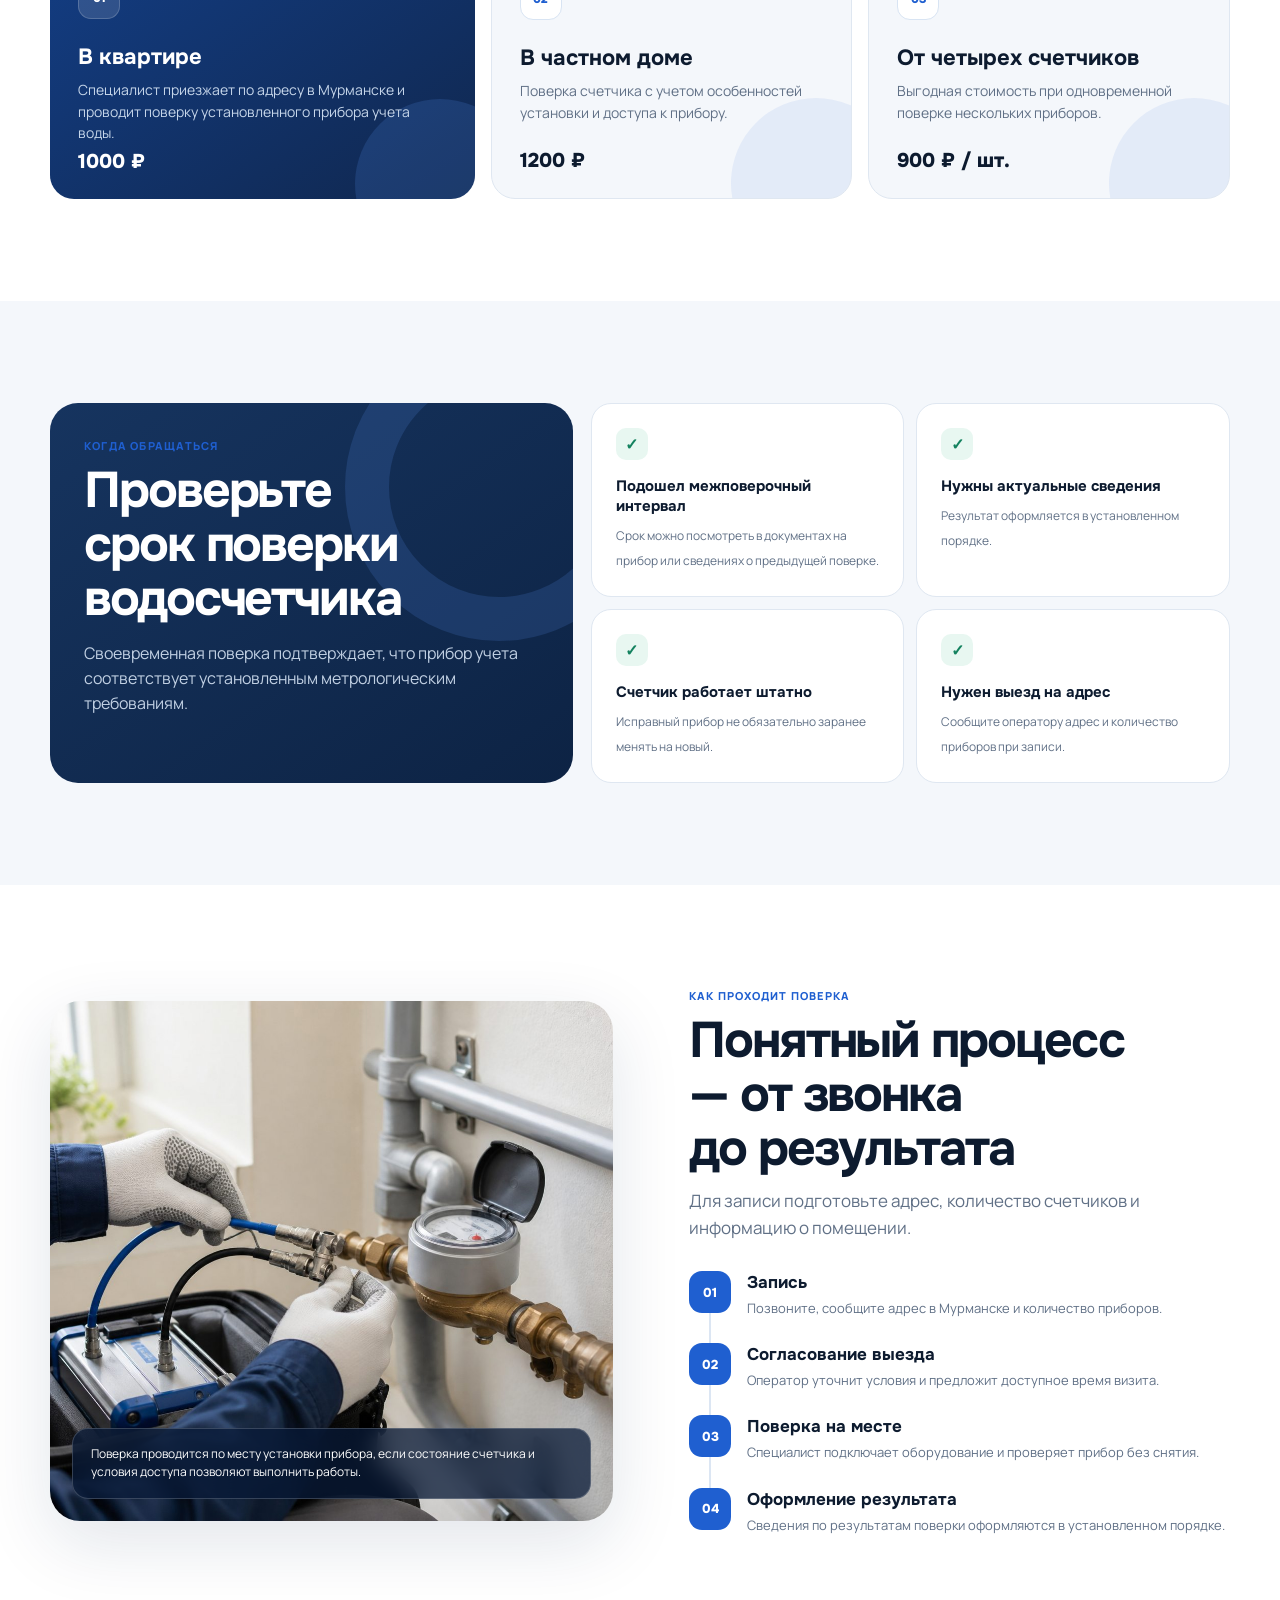
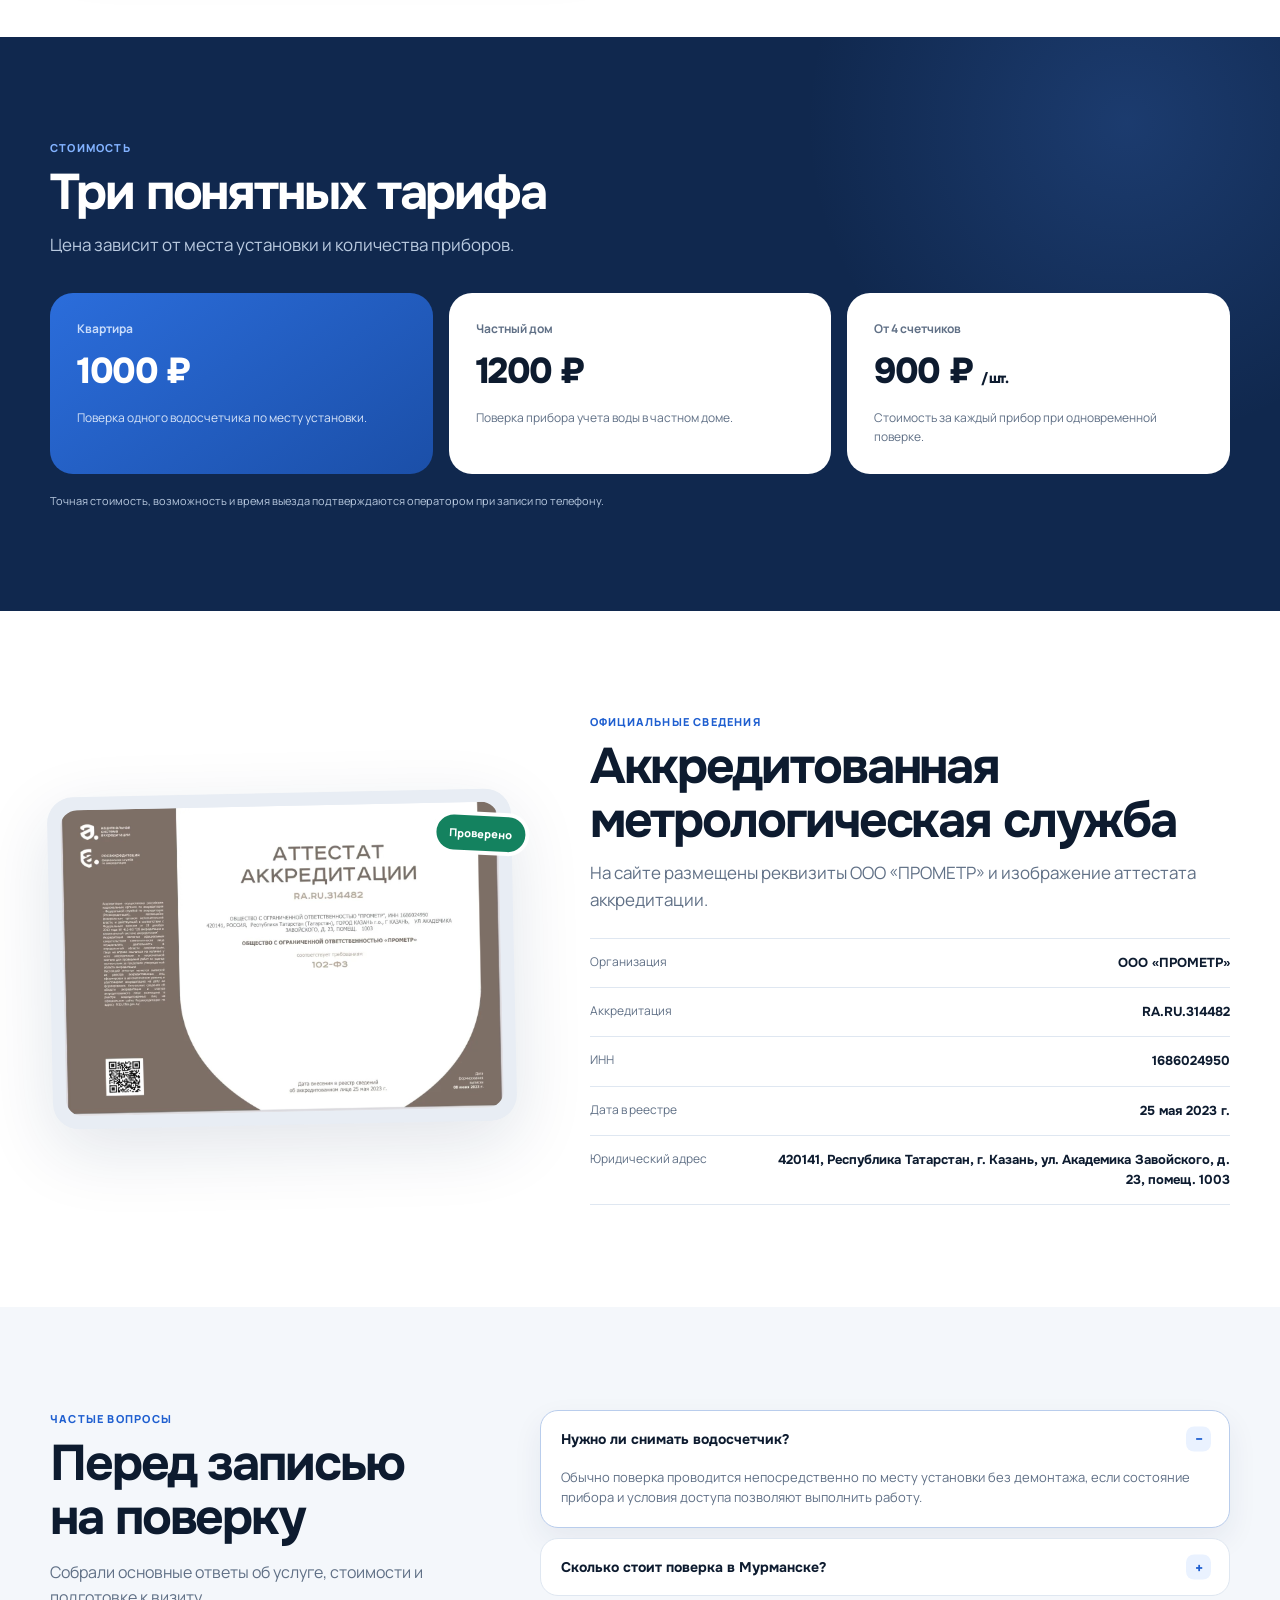
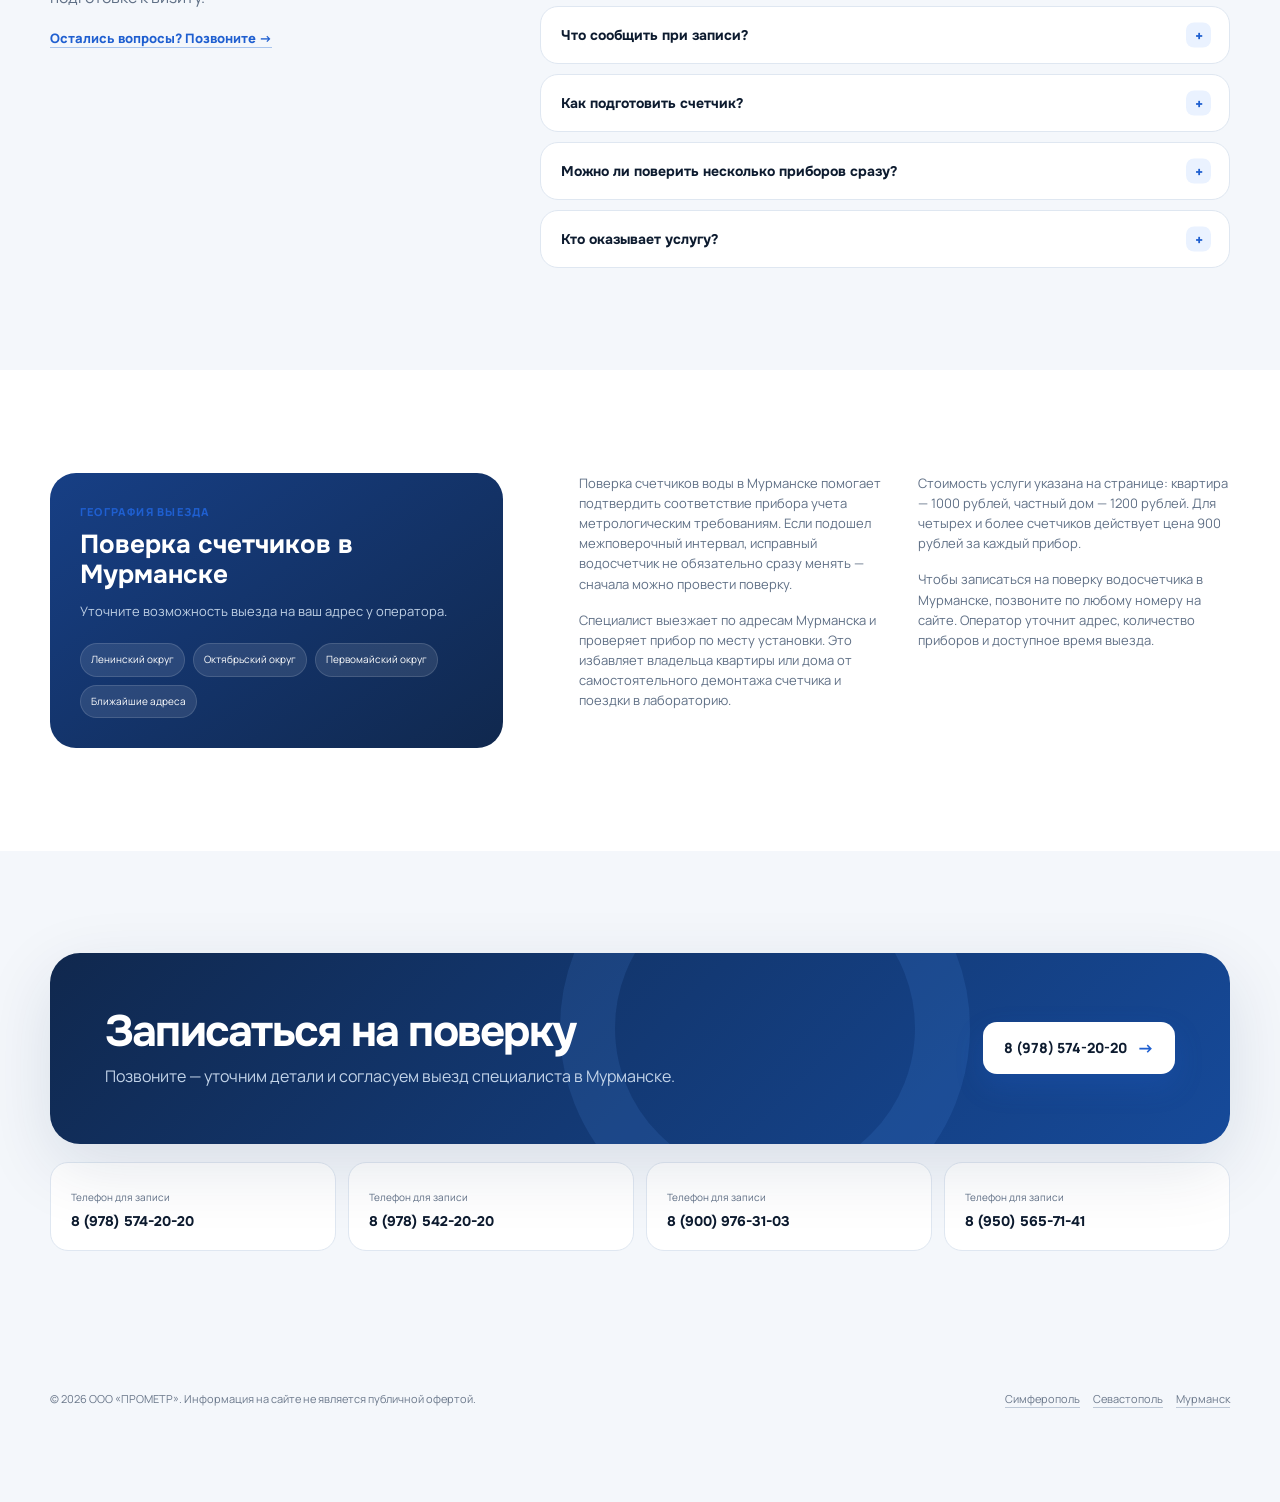
==== commit df702940: "Move booking block below hero" ====
--- a/murmansk/index.html
+++ b/murmansk/index.html
@@ -48,6 +48,8 @@
       </div>
     </section>
 
+    <section class="quick-section"><div class="wrap"><div class="quick-call"><div class="quick-copy"><span>Запись на поверку</span><h3>Позвоните и запишитесь</h3><p>Сообщите адрес и количество счетчиков — согласуем доступное время выезда.</p></div><div class="quick-phones"><a class="quick-phone" href="tel:+79785742020">8 (978) 574-20-20</a><a class="quick-phone" href="tel:+79785422020">8 (978) 542-20-20</a></div></div></div></section>
+
     <section class="trust-strip" aria-label="Ключевая информация"><div class="wrap trust-grid"><div class="trust-item"><span class="trust-icon">✓</span><div><b>Без демонтажа</b><span>работа по месту установки</span></div></div><div class="trust-item"><span class="trust-icon">₽</span><div><b>Цена известна заранее</b><span>без скрытых доплат на сайте</span></div></div><div class="trust-item"><span class="trust-icon">№</span><div><b>RA.RU.314482</b><span>номер аккредитации</span></div></div><div class="trust-item"><span class="trust-icon">☎</span><div><b>Запись по телефону</b><span>согласуем доступное время</span></div></div></div></section>
 
     <section class="section white" id="services">
@@ -60,8 +62,6 @@
         </div>
       </div>
     </section>
-
-    <section class="quick-section"><div class="wrap"><div class="quick-call"><div class="quick-copy"><span>Запись на поверку</span><h3>Позвоните и запишитесь</h3><p>Сообщите адрес и количество счетчиков — согласуем доступное время выезда.</p></div><div class="quick-phones"><a class="quick-phone" href="tel:+79785742020">8 (978) 574-20-20</a><a class="quick-phone" href="tel:+79785422020">8 (978) 542-20-20</a></div></div></div></section>
 
     <section class="section">
       <div class="wrap need-grid">
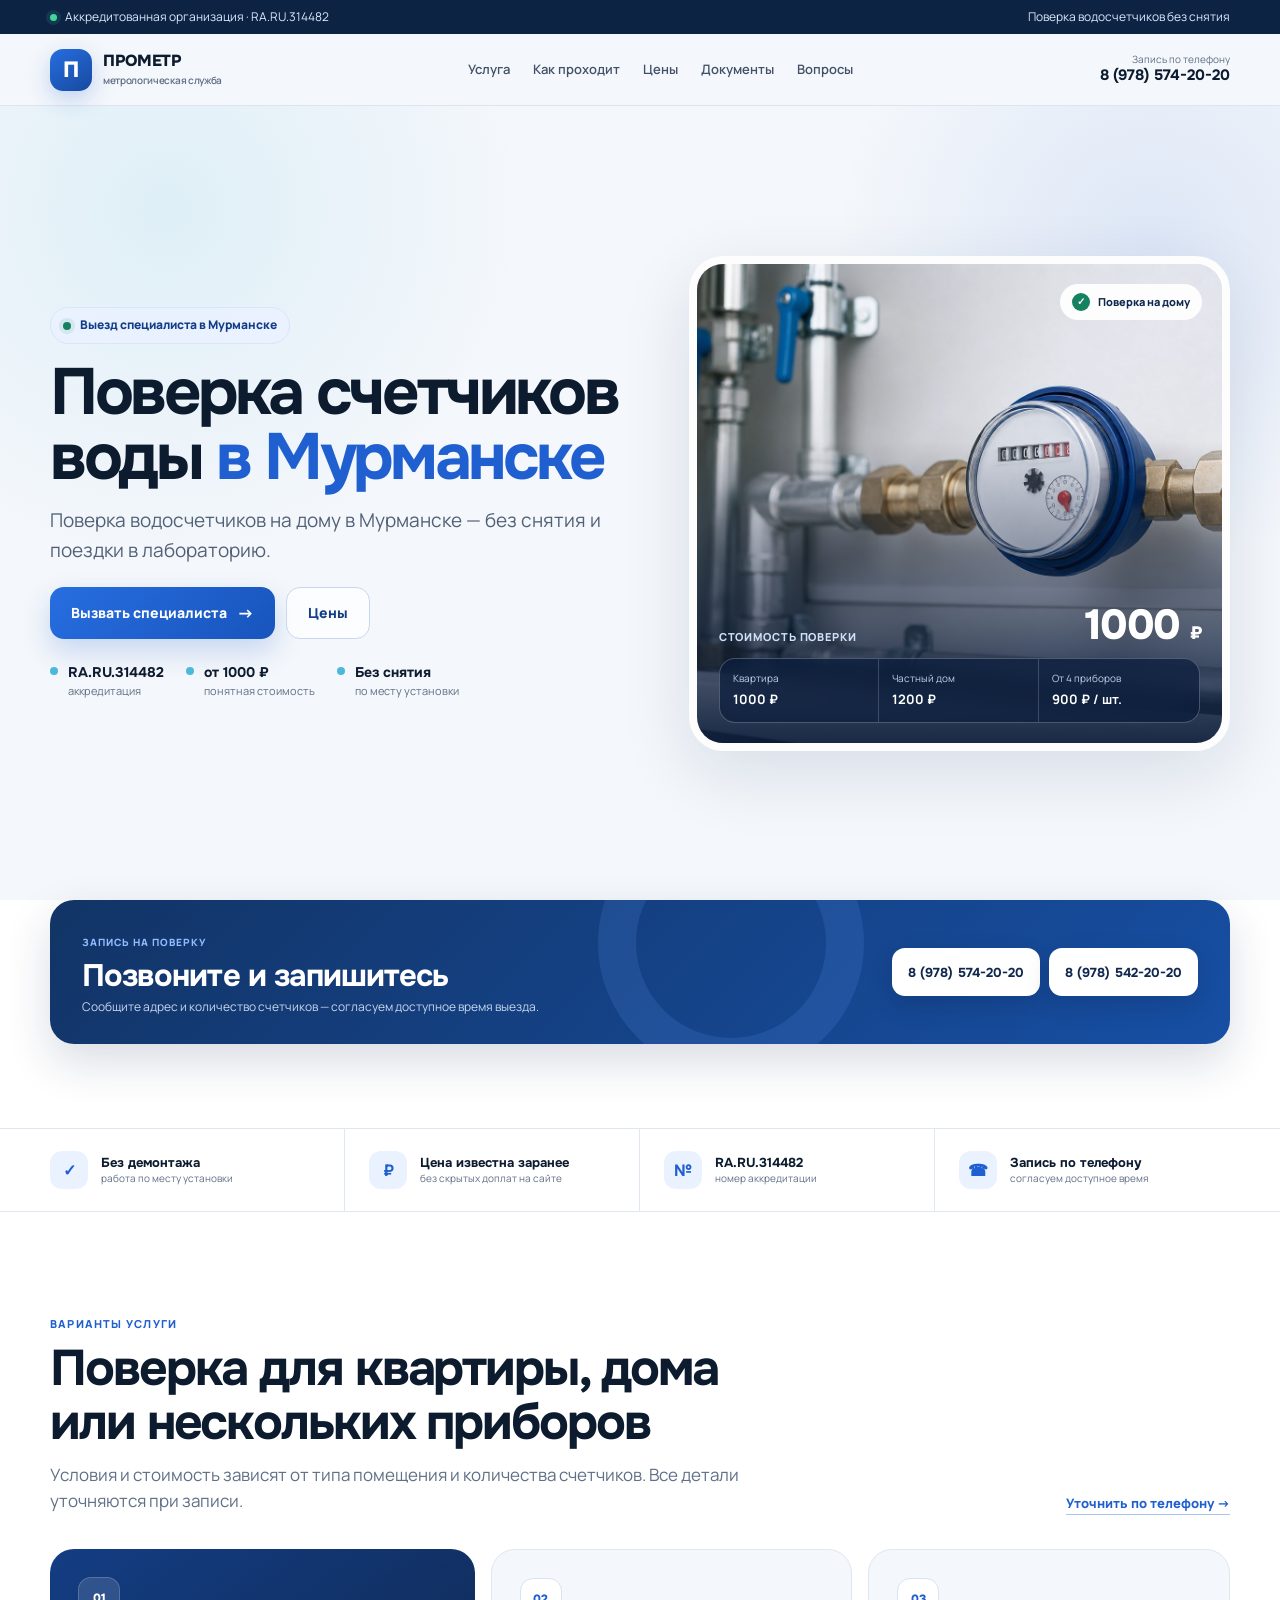
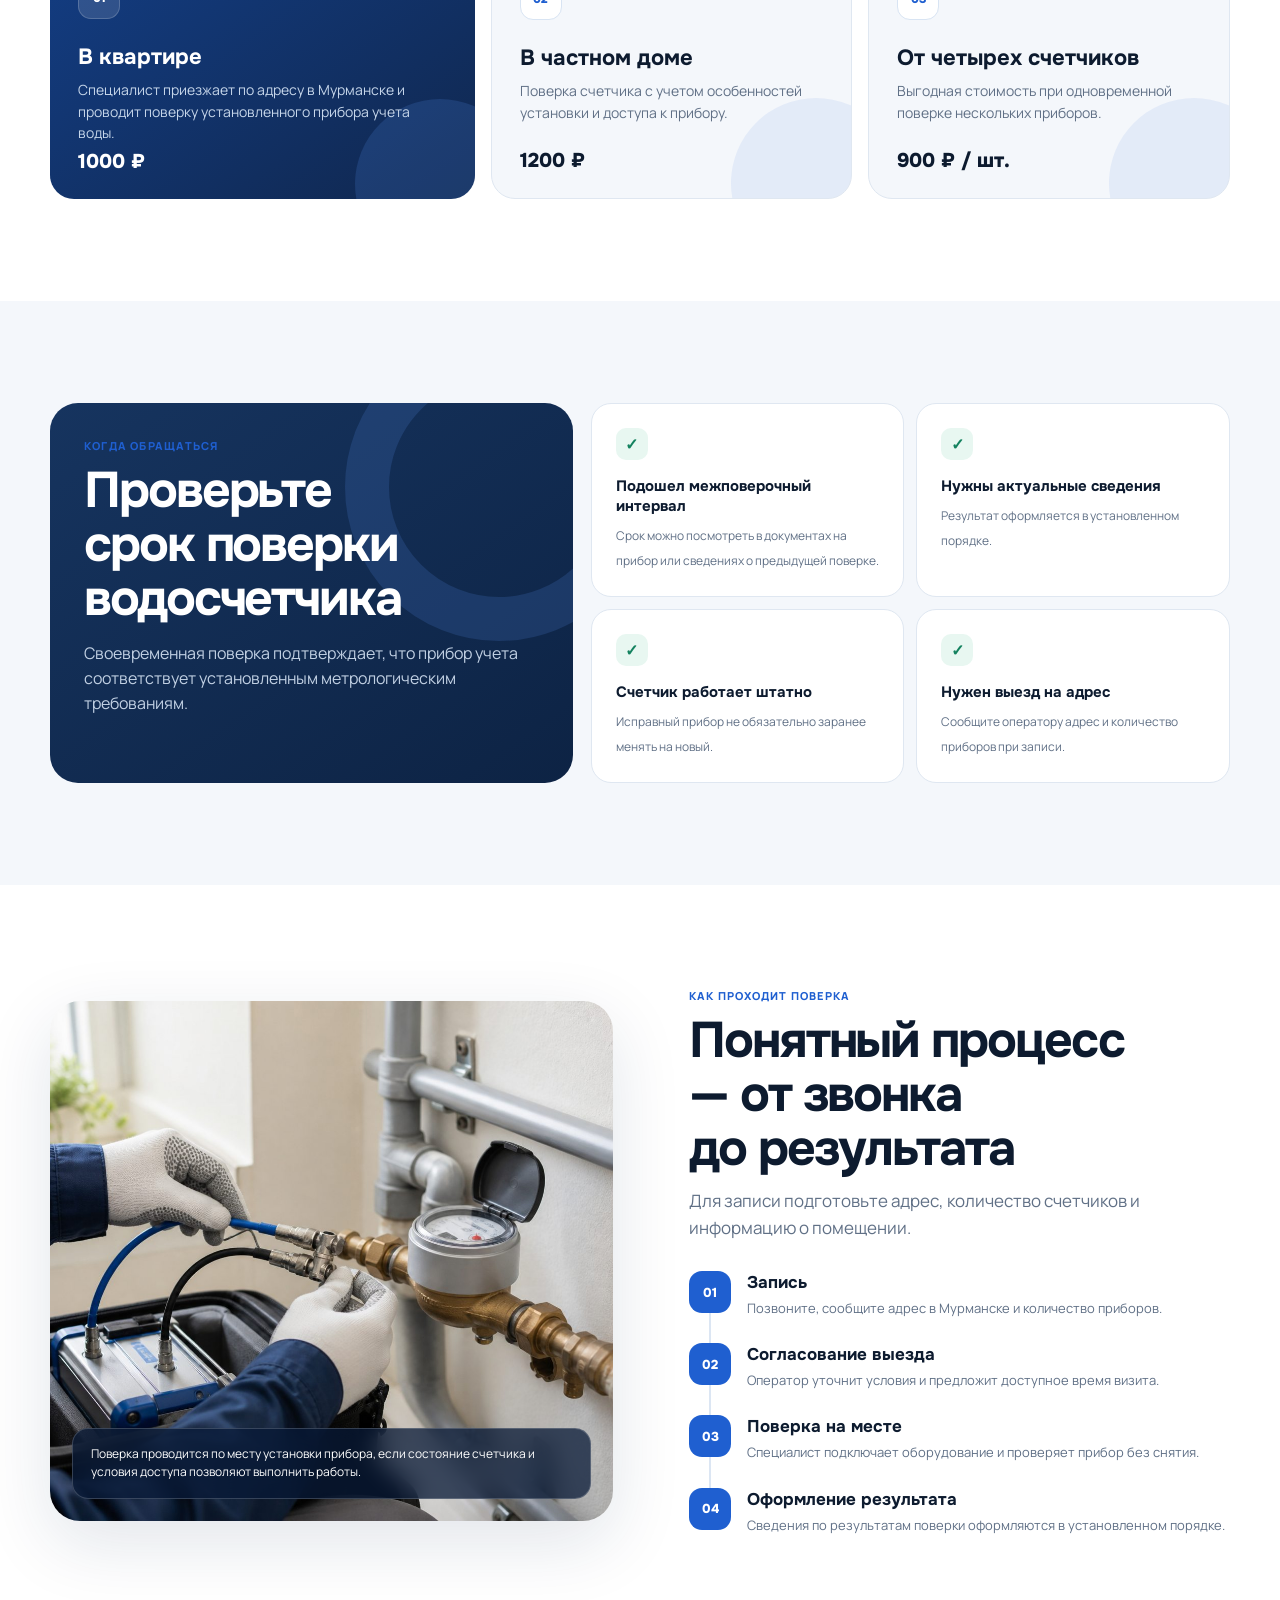
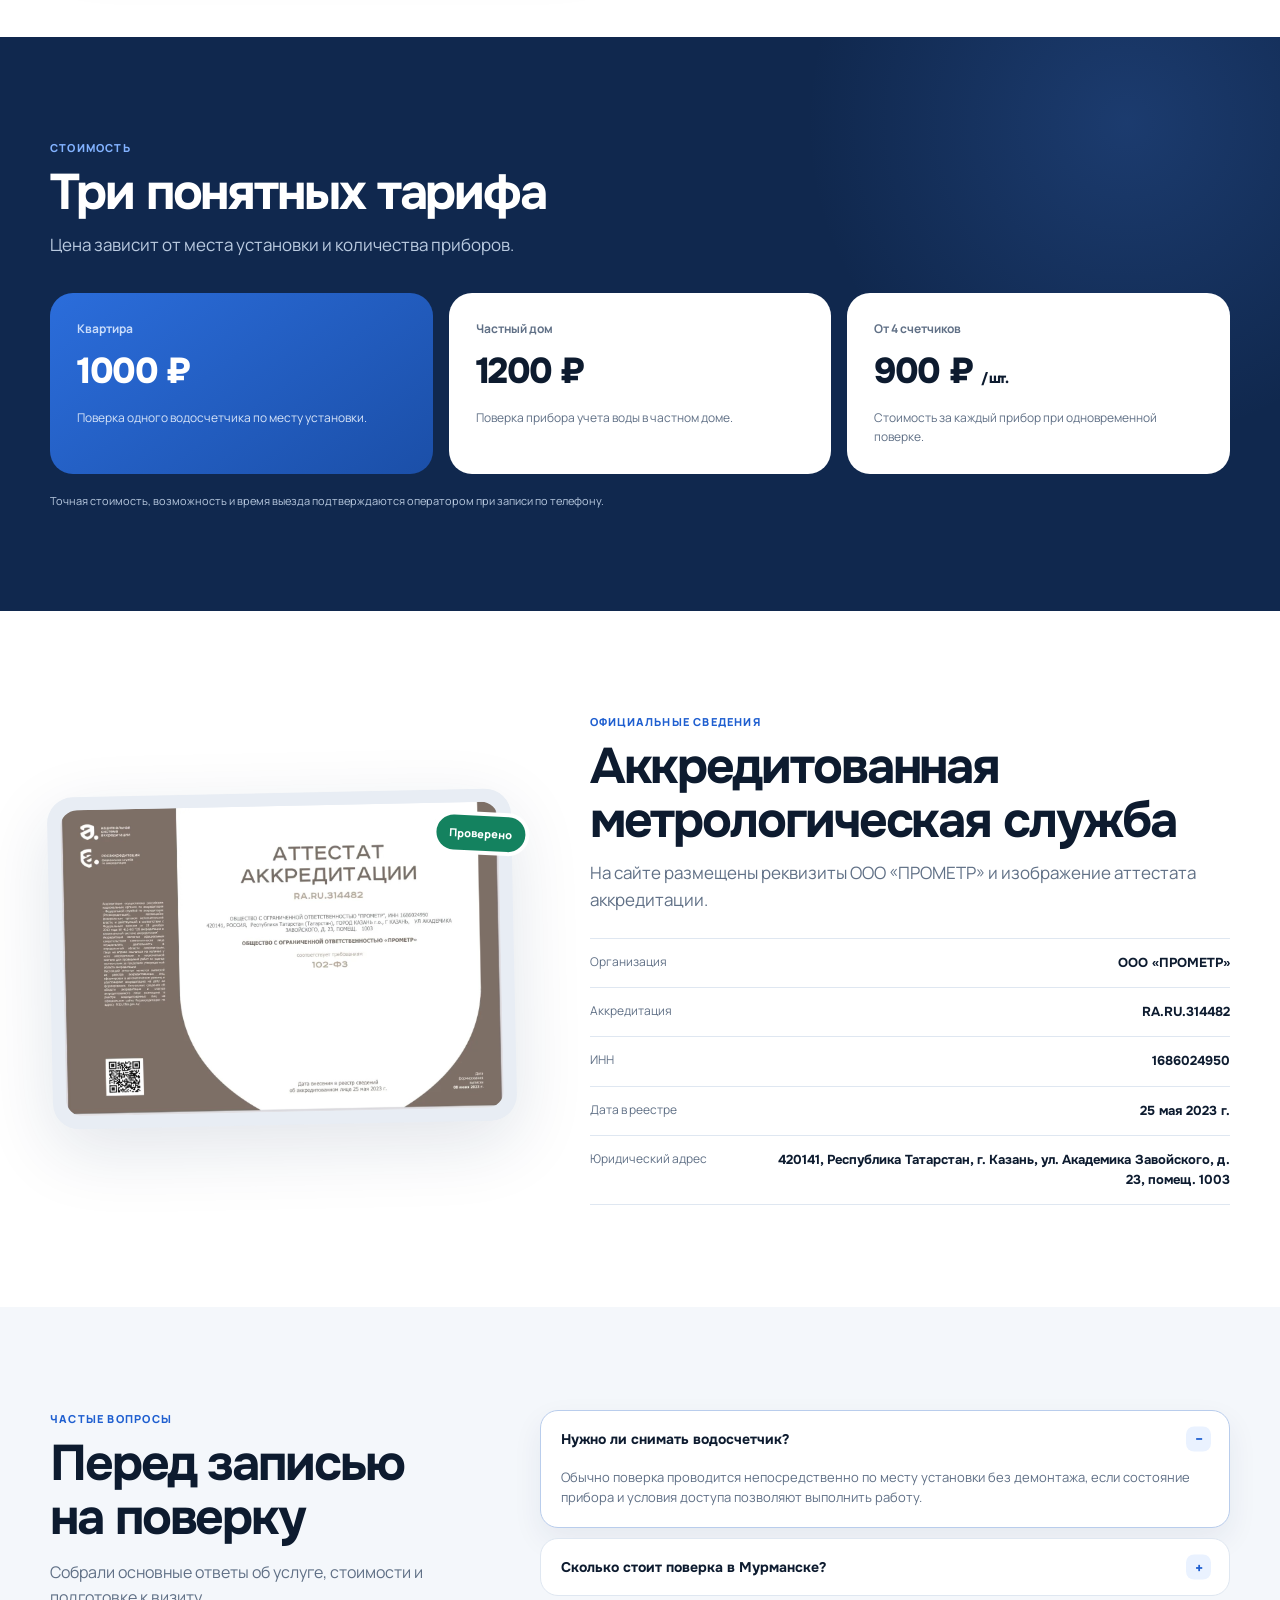
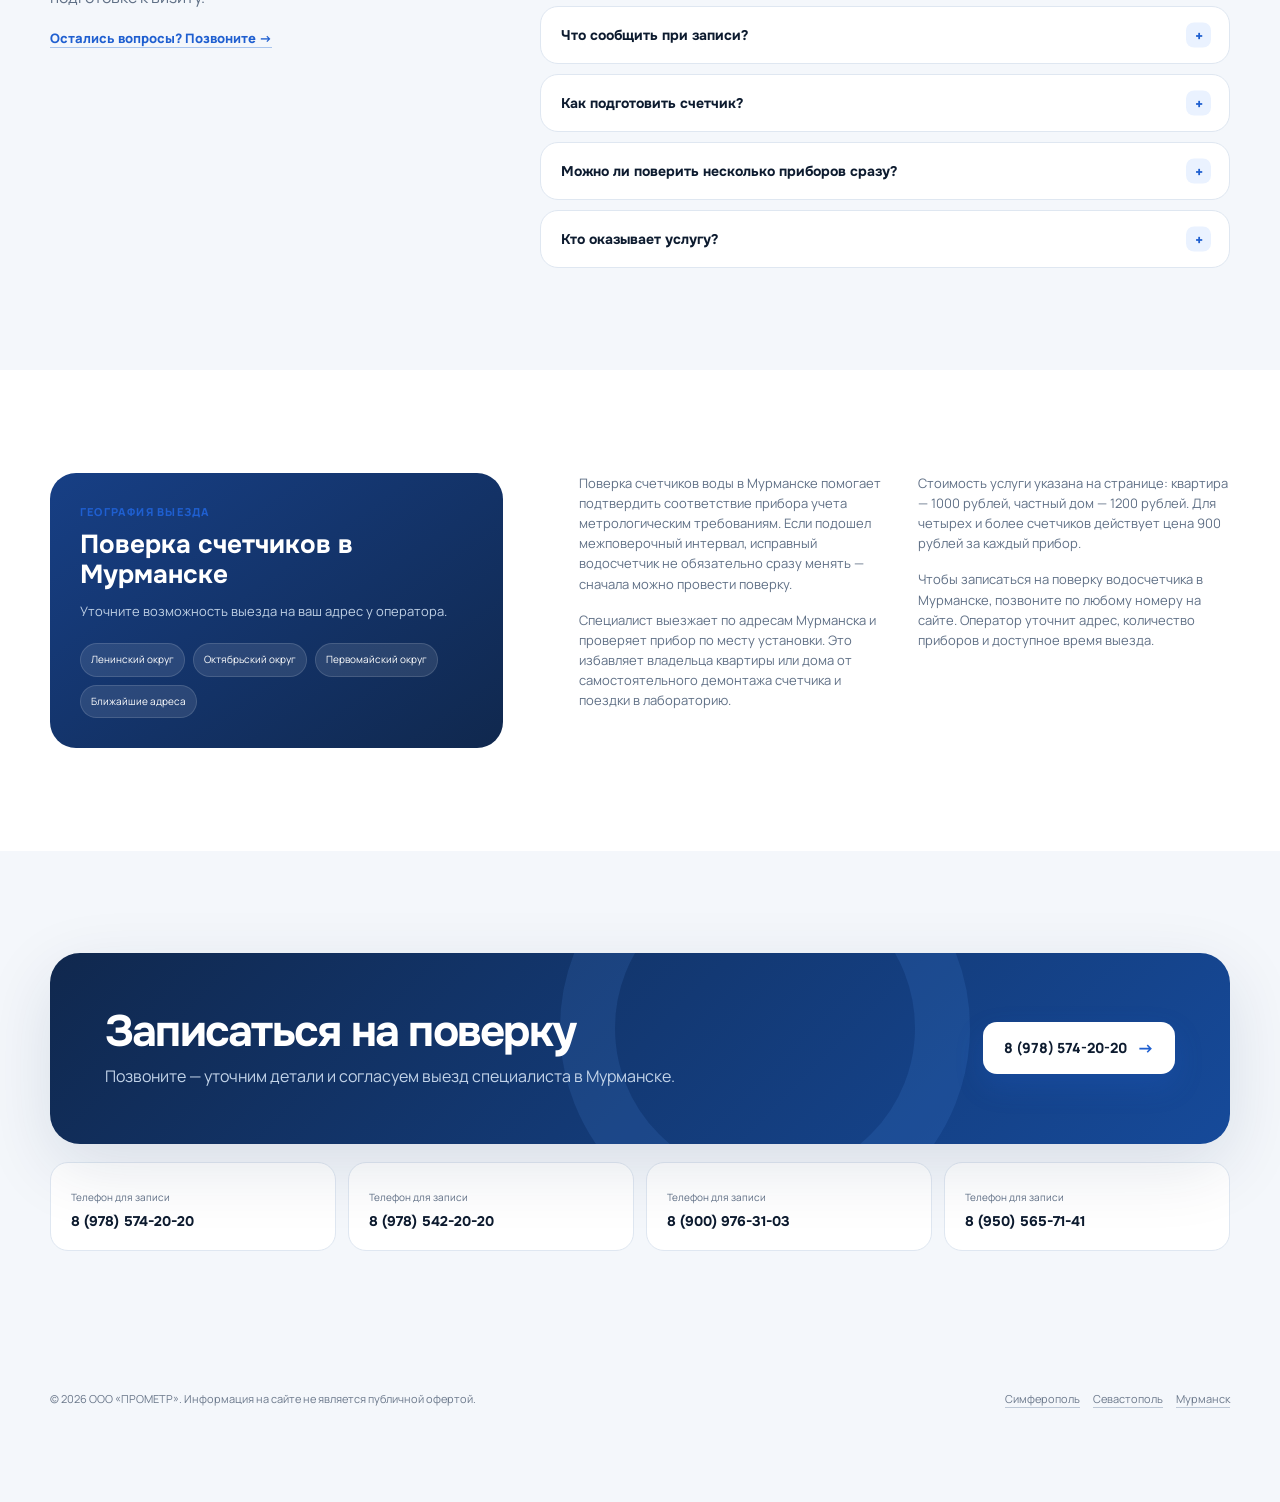
==== commit 83790652: "Fix trust strip icon alignment" ====
--- a/murmansk/index.html
+++ b/murmansk/index.html
@@ -12,7 +12,7 @@
   <meta property="og:description" content="Выезд специалиста. Стоимость поверки — от 1000 ₽. ООО «ПРОМЕТР», RA.RU.314482.">
   <meta property="og:type" content="website">
   <link rel="preload" href="../assets/water-meter-hero.jpg" as="image">
-  <link rel="stylesheet" href="../assets/style-v2.css?v=5">
+  <link rel="stylesheet" href="../assets/style-v2.css?v=6">
   <script type="application/ld+json">{"@context":"https://schema.org","@graph":[{"@type":"Organization","name":"ООО ПРОМЕТР","taxID":"1686024950","telephone":"+7 978 574-20-20"},{"@type":"Service","name":"Поверка счетчиков воды в Мурманске","provider":{"@type":"Organization","name":"ООО ПРОМЕТР"},"areaServed":{"@type":"City","name":"Мурманск"},"offers":[{"@type":"Offer","price":"1000","priceCurrency":"RUB","description":"Поверка счетчика в квартире"},{"@type":"Offer","price":"1200","priceCurrency":"RUB","description":"Поверка счетчика в частном доме"}]},{"@type":"FAQPage","mainEntity":[{"@type":"Question","name":"Нужно ли снимать счетчик для поверки?","acceptedAnswer":{"@type":"Answer","text":"Поверка обычно проводится по месту установки без демонтажа прибора учета, если его состояние и условия позволяют выполнить работы на месте."}},{"@type":"Question","name":"Сколько стоит поверка в Мурманске?","acceptedAnswer":{"@type":"Answer","text":"Стоимость поверки в квартире — 1000 рублей, в частном доме — 1200 рублей. При поверке от четырех счетчиков — 900 рублей за каждый."}},{"@type":"Question","name":"Как записаться на поверку?","acceptedAnswer":{"@type":"Answer","text":"Позвоните по номеру на сайте, сообщите адрес, тип помещения и количество счетчиков. Оператор согласует доступное время выезда."}}]}]}</script>
 </head>
 <body>
--- a/assets/style-v2.css
+++ b/assets/style-v2.css
@@ -7,7 +7,7 @@
 .btn{min-height:50px;display:inline-flex;align-items:center;justify-content:center;gap:10px;padding:13px 21px;color:#fff;background:linear-gradient(135deg,#276ee0,#1854bc);border:0;border-radius:14px;box-shadow:0 12px 28px rgba(31,95,208,.22);font-size:14px;font-weight:800;transition:.2s}.btn:after{content:"→";font-size:17px}.btn:hover{transform:translateY(-2px);box-shadow:0 16px 34px rgba(31,95,208,.3)}.btn.ghost{color:var(--blue2);background:rgba(255,255,255,.72);border:1px solid #c8d8ef;box-shadow:none}.btn.ghost:after{display:none}.btn.white{color:var(--ink);background:#fff}.btn.white:after{color:var(--blue)}
 .hero{min-height:calc(100svh - var(--top) - var(--head));display:flex;align-items:center;padding:clamp(24px,4vh,44px) 0;overflow:clip;background:radial-gradient(circle at 13% 13%,rgba(77,185,218,.13),transparent 27%),radial-gradient(circle at 90% 18%,rgba(31,95,208,.11),transparent 24%)}.hero-grid{display:grid;grid-template-columns:minmax(0,1.03fr) minmax(420px,.97fr);align-items:center;gap:clamp(32px,5vw,68px)}.badge{display:inline-flex;align-items:center;gap:9px;padding:8px 12px;color:var(--blue2);background:rgba(234,242,255,.94);border:1px solid #d8e6fb;border-radius:999px;font-size:12px;font-weight:800}.dot{width:8px;height:8px;border-radius:50%;background:var(--green);box-shadow:0 0 0 4px rgba(20,130,95,.1)}.hero h1{max-width:720px;margin:17px 0 16px;font:700 clamp(42px,5.1vw,66px)/.99 "Onest";letter-spacing:-.052em;text-wrap:balance}.hero h1 span{color:var(--blue)}.lead{max-width:670px;margin:0 0 22px;color:#526177;font-size:clamp(16px,1.55vw,19px)}.actions{display:flex;flex-wrap:wrap;gap:11px}.hero-facts{display:flex;flex-wrap:wrap;gap:22px;margin-top:24px}.hero-fact{position:relative;padding-left:18px;color:var(--muted);font-size:11px;line-height:1.3}.hero-fact:before{content:"";position:absolute;left:0;top:4px;width:8px;height:8px;border-radius:50%;background:#4db9da}.hero-fact b{display:block;margin-bottom:3px;color:var(--ink);font:700 14px "Onest"}
 .hero-visual{min-width:0}.visual-card{position:relative;height:clamp(390px,55vh,500px);min-height:390px;overflow:hidden;border:8px solid rgba(255,255,255,.94);border-radius:34px;background:#dbe6f2;box-shadow:var(--shadow)}.visual-card>img{width:100%;height:100%;object-fit:cover;object-position:58% center}.visual-card:after{content:"";position:absolute;inset:0;background:linear-gradient(to top,rgba(7,24,53,.92),rgba(7,24,53,.46) 35%,transparent 63%)}.visual-chip{position:absolute;z-index:3;top:20px;right:20px;display:flex;align-items:center;gap:8px;padding:9px 12px;color:var(--night);background:rgba(255,255,255,.91);border-radius:999px;font-size:11px;font-weight:800;backdrop-filter:blur(10px)}.visual-chip:before{content:"✓";display:grid;place-items:center;width:18px;height:18px;color:#fff;background:var(--green);border-radius:50%;font-size:10px}.price-panel{position:absolute;z-index:2;left:22px;right:22px;bottom:20px;color:#fff}.price-head{display:flex;align-items:end;justify-content:space-between;gap:16px;margin-bottom:13px}.price-head span{color:#cfe0f8;font-size:11px;font-weight:800;letter-spacing:.08em;text-transform:uppercase}.price-head strong{font:800 42px/.9 "Onest";letter-spacing:-.04em;white-space:nowrap}.price-head small{font-size:18px}.price-grid{display:grid;grid-template-columns:repeat(3,1fr);overflow:hidden;border:1px solid rgba(255,255,255,.24);border-radius:16px;background:rgba(7,26,58,.64);backdrop-filter:blur(13px)}.price-item{min-width:0;padding:12px 13px;border-right:1px solid rgba(255,255,255,.18)}.price-item:last-child{border:0}.price-item span{display:block;overflow:hidden;color:#bcd0e9;font-size:10px;white-space:nowrap;text-overflow:ellipsis}.price-item b{display:block;margin-top:3px;font-size:13px;white-space:nowrap}
-.trust-strip{background:#fff;border-block:1px solid var(--line)}.trust-grid{display:grid;grid-template-columns:repeat(4,1fr)}.trust-item{display:flex;align-items:center;gap:13px;padding:22px 24px;border-right:1px solid var(--line)}.trust-item:first-child{padding-left:0}.trust-item:last-child{border:0;padding-right:0}.trust-icon{width:38px;height:38px;flex:none;display:grid;place-items:center;color:var(--blue);background:var(--soft);border-radius:12px;font-weight:900}.trust-item b{display:block;font:700 13px "Onest"}.trust-item span{display:block;color:var(--muted);font-size:10px}
+.trust-strip{background:#fff;border-block:1px solid var(--line)}.trust-grid{display:grid;grid-template-columns:repeat(4,1fr)}.trust-item{display:flex;align-items:center;gap:13px;padding:22px 24px;border-right:1px solid var(--line)}.trust-item:first-child{padding-left:0}.trust-item:last-child{border:0;padding-right:0}.trust-icon{width:38px;height:38px;flex:none;display:grid;place-items:center;color:var(--blue);background:var(--soft);border-radius:12px;font-size:16px;font-weight:900;line-height:1}.trust-item b{display:block;font:700 13px "Onest"}.trust-item>div>span{display:block;color:var(--muted);font-size:10px}
 .section{padding:clamp(66px,8vw,104px) 0}.section.white{background:#fff}.section.night{color:#fff;background:var(--night)}.section-head{display:flex;align-items:end;justify-content:space-between;gap:30px;margin-bottom:34px}.section-copy{max-width:730px}.eyebrow{color:var(--blue);font-size:11px;font-weight:800;letter-spacing:.11em;text-transform:uppercase}.night .eyebrow{color:#82b2ff}.section h2{max-width:780px;margin:9px 0 13px;font:700 clamp(31px,4vw,50px)/1.08 "Onest";letter-spacing:-.042em;text-wrap:balance}.sub{max-width:730px;margin:0;color:var(--muted);font-size:17px}.night .sub{color:#b9cae0}.text-link{color:var(--blue);border-bottom:1px solid #a9c5ed;font-size:13px;font-weight:800;white-space:nowrap}
 .service-grid{display:grid;grid-template-columns:1.08fr .92fr .92fr;gap:16px}.service-card{min-height:250px;position:relative;overflow:hidden;padding:28px;background:var(--paper);border:1px solid var(--line);border-radius:24px}.service-card.primary{color:#fff;background:linear-gradient(145deg,#133d83,#10274e);border:0}.service-card:after{content:"";position:absolute;right:-50px;bottom:-70px;width:170px;height:170px;border-radius:50%;background:rgba(31,95,208,.08)}.service-card.primary:after{background:rgba(92,155,255,.16)}.card-num{display:grid;place-items:center;width:42px;height:42px;color:var(--blue);background:#fff;border:1px solid #d8e4f3;border-radius:13px;font:800 12px "Onest"}.primary .card-num{color:#fff;background:rgba(255,255,255,.13);border-color:rgba(255,255,255,.18)}.service-card h3{position:relative;z-index:1;margin:26px 0 9px;font:700 22px/1.15 "Onest"}.service-card p{position:relative;z-index:1;margin:0;color:var(--muted);font-size:14px}.service-card.primary p{color:#c6d6ea}.service-price{position:absolute;z-index:1;left:28px;bottom:25px;font:800 20px "Onest"}
 .need-grid{display:grid;grid-template-columns:.9fr 1.1fr;gap:18px}.need-intro{position:relative;overflow:hidden;padding:34px;color:#fff;background:linear-gradient(145deg,#16345f,#0d2344);border-radius:28px}.need-intro:after{content:"";position:absolute;right:-80px;top:-70px;width:220px;height:220px;border:44px solid rgba(93,151,244,.16);border-radius:50%}.need-intro h2,.need-intro p{position:relative;z-index:1}.need-intro p{color:#c1d0e3}.check-list{display:grid;grid-template-columns:1fr 1fr;gap:12px}.check-item{padding:24px;background:#fff;border:1px solid var(--line);border-radius:20px}.check-item i{display:grid;place-items:center;width:32px;height:32px;margin-bottom:16px;color:var(--green);background:#e8f7f1;border-radius:10px;font-style:normal;font-weight:900}.check-item b{display:block;margin-bottom:6px;font:700 15px "Onest"}.check-item span{color:var(--muted);font-size:12px}
